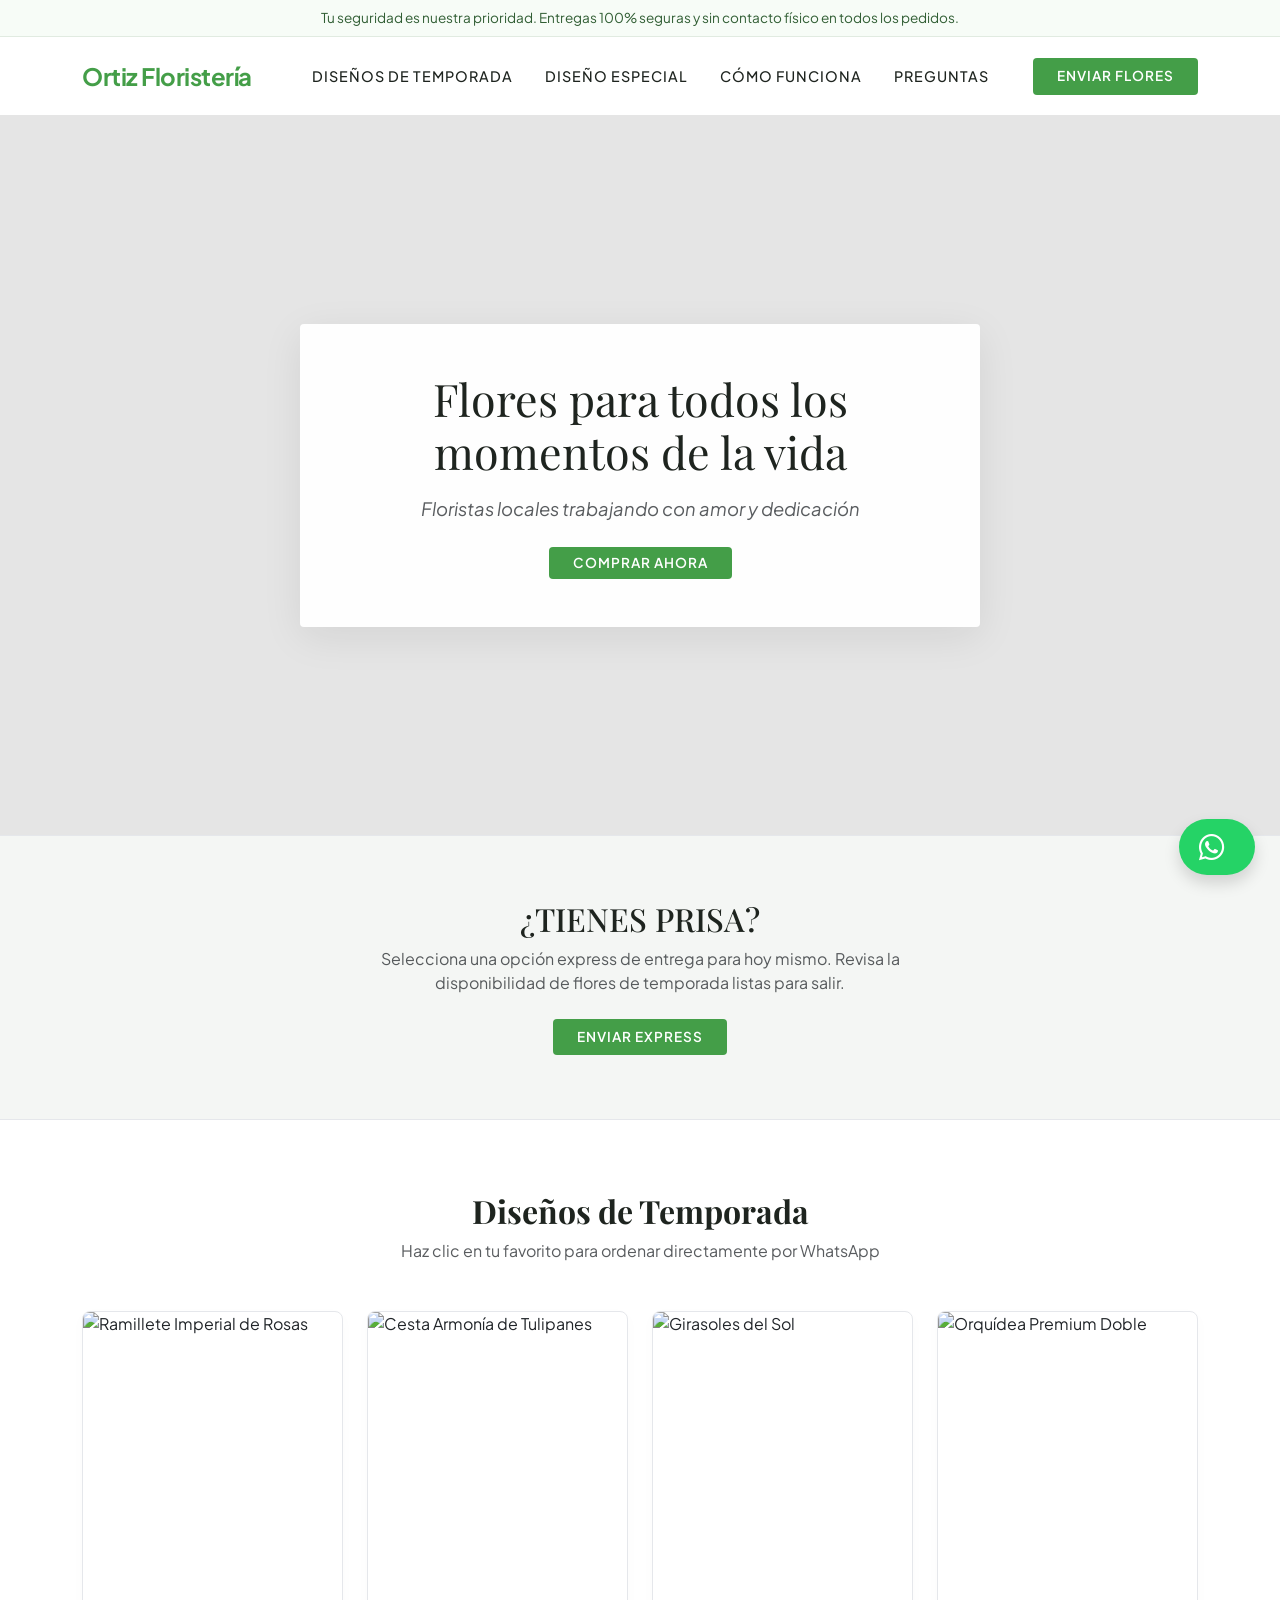
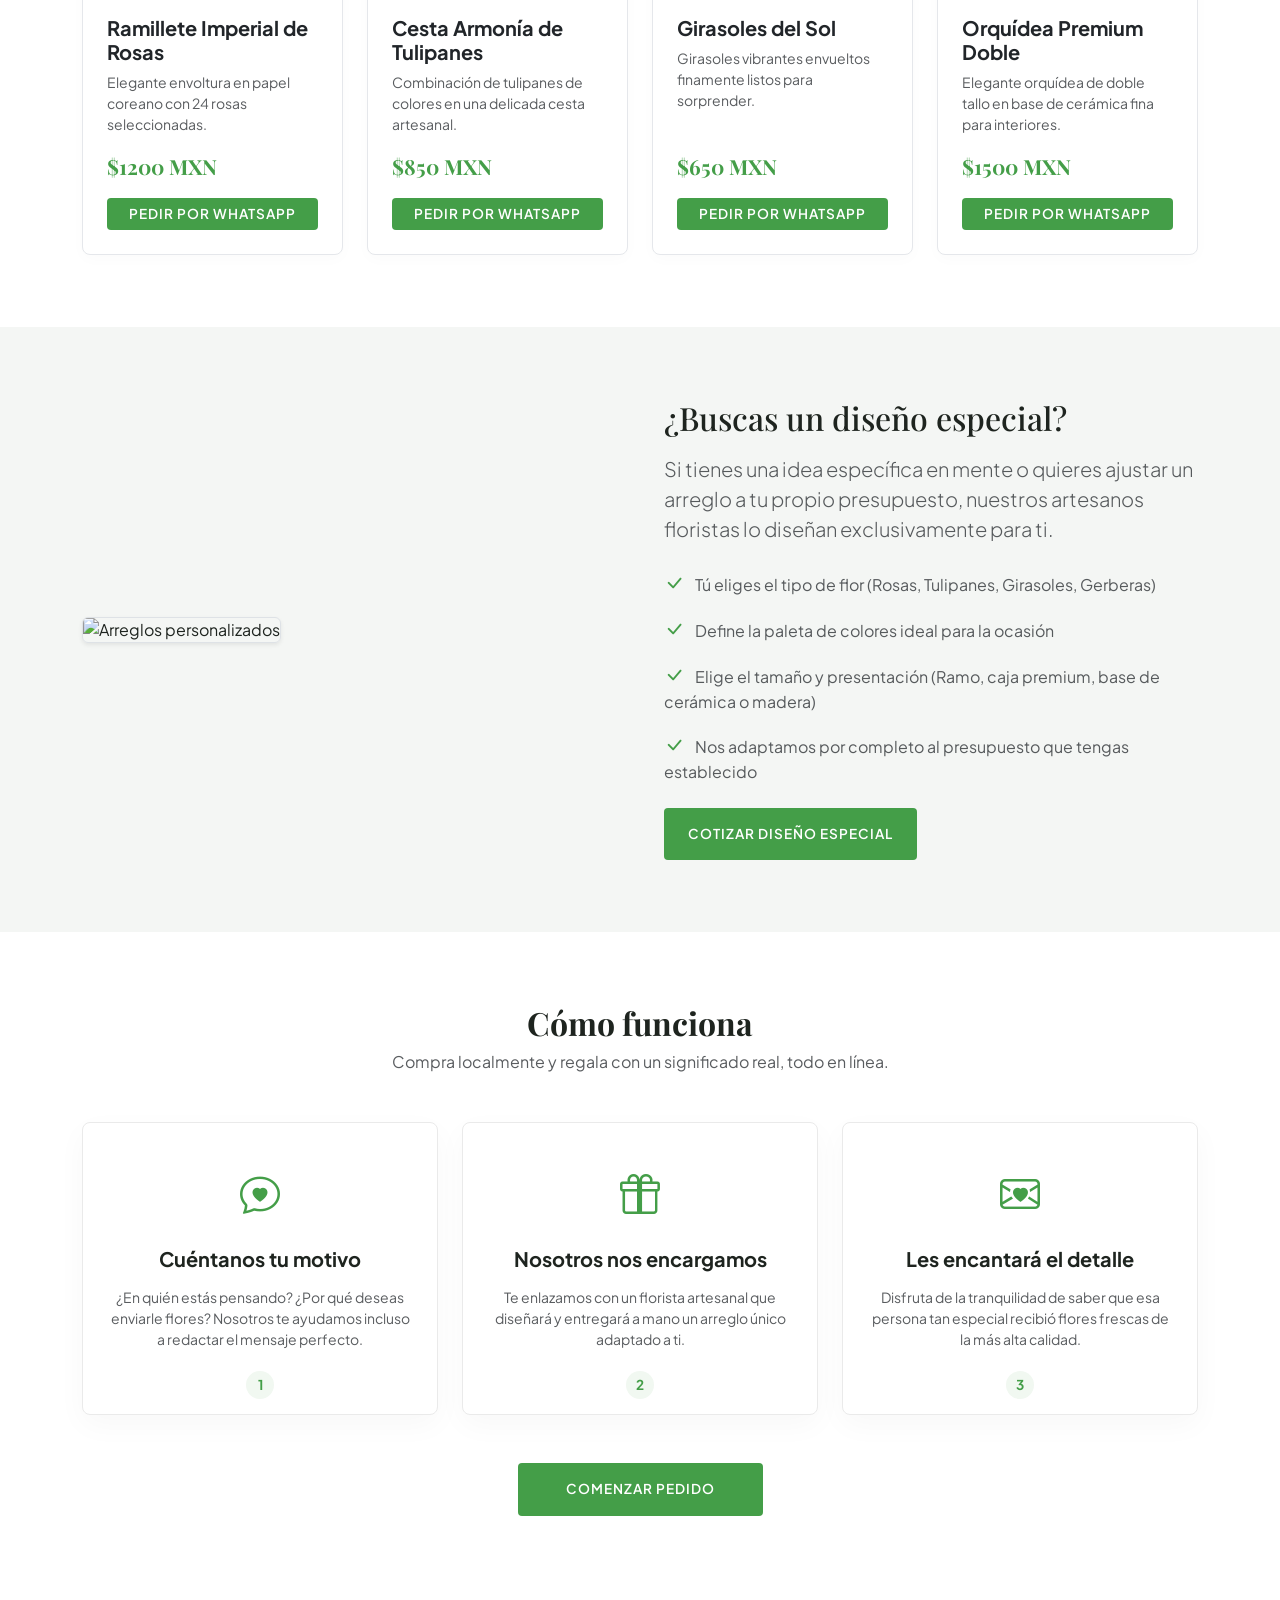
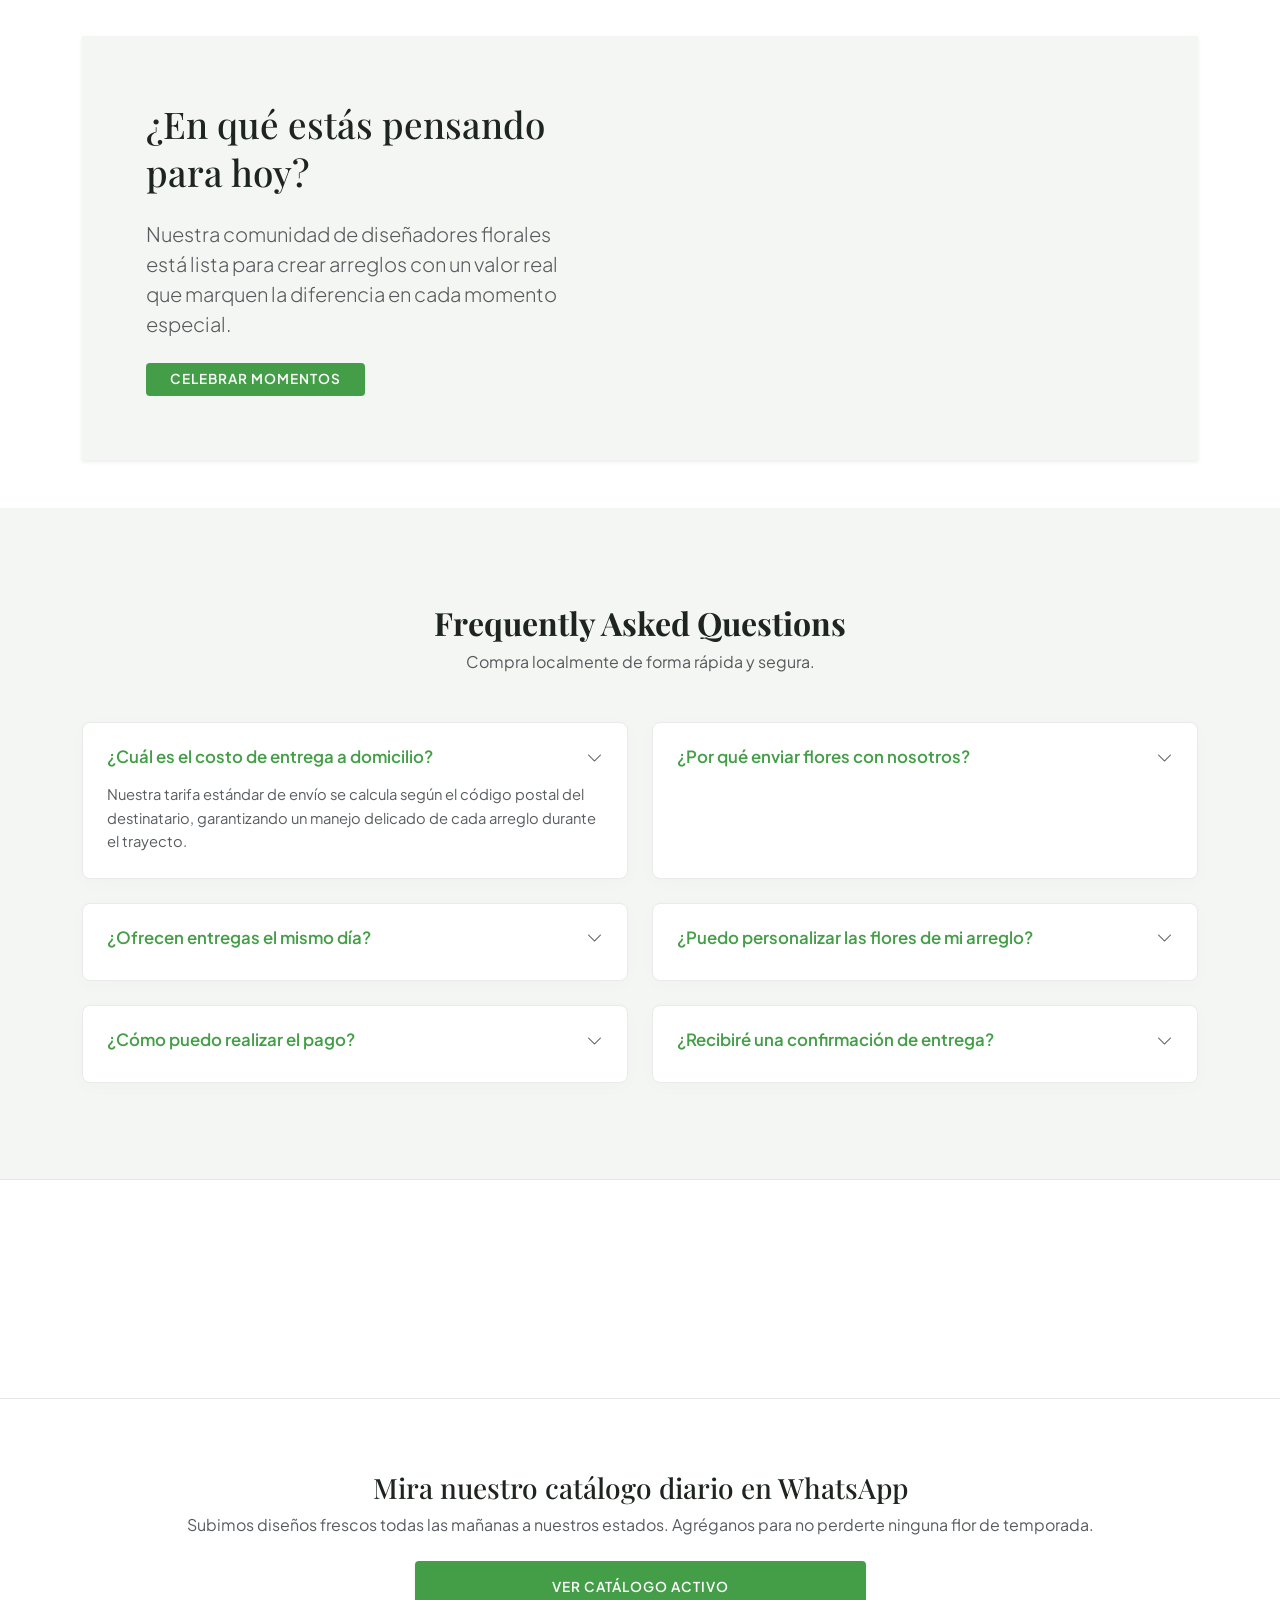
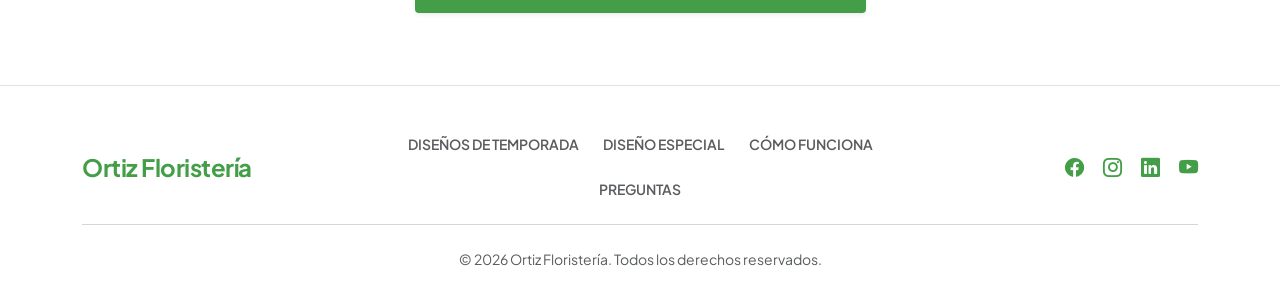
==== index.html @ b4cfb971 "Creacion del proyecto" ====
<!DOCTYPE html>
<html lang="es">
<head>
  <meta charset="UTF-8">
  <meta name="viewport" content="width=device-width, initial-scale=1.0">
  <title>Ortiz Floristería | Flores para momentos de la vida</title>
  <!-- Bootstrap 5 CSS -->
  <link href="https://cdn.jsdelivr.net/npm/bootstrap@5.3.0/dist/css/bootstrap.min.css" rel="stylesheet">
  <!-- Bootstrap Icons -->
  <link href="https://cdn.jsdelivr.net/npm/bootstrap-icons@1.10.5/font/bootstrap-icons.css" rel="stylesheet">
  <!-- Google Fonts: Playfair Display & Plus Jakarta Sans -->
  <link href="https://fonts.googleapis.com/css2?family=Playfair+Display:ital,wght@0,400;0,600;1,400&family=Plus+Jakarta+Sans:wght@300;400;500;600;700&display=swap" rel="stylesheet">
  <link rel="stylesheet" href="styles.css">
</head>
<body>

  <!-- ==================== WIDGET FLOTANTE DE WHATSAPP ==================== -->
  <div class="whatsapp-widget-container" id="wa-widget">
    <!-- Globo emergente interactivo -->
    <div class="wa-popup shadow" id="wa-popup">
      <div class="wa-popup-header d-flex justify-content-between align-items-center">
        <div class="d-flex align-items-center gap-2">
          <div class="wa-avatar">O</div>
          <div>
            <h6 class="m-0 fw-bold">Ortiz Floristería</h6>
            <span class="wa-status">Normalmente responde de inmediato</span>
          </div>
        </div>
        <button class="btn-close btn-close-white btn-sm" id="close-popup" aria-label="Cerrar"></button>
      </div>
      <div class="wa-popup-body">
        <div class="wa-bubble received">
          <p class="m-0">¡Hola! 👋 ¿Buscas un diseño especial o flores de temporada para hoy?</p>
        </div>
      </div>
      <div class="wa-popup-footer p-3 bg-white">
        <a href="#" class="btn btn-success w-100 fw-bold d-flex align-items-center justify-content-center gap-2 py-2" id="wa-widget-btn" target="_blank">
          <i class="bi bi-whatsapp"></i> Iniciar Chat
        </a>
      </div>
    </div>

    <!-- Botón Principal Redondo / Deslizable -->
    <button class="whatsapp-btn shadow" id="wa-main-trigger" aria-label="Contacto de WhatsApp">
      <i class="bi bi-whatsapp"></i>
      <span class="btn-text">Escríbenos</span>
    </button>
  </div>
  <!-- ===================================================================== -->

  <!-- Barra de Aviso Superior -->
  <div class="top-bar-alert text-center py-2 px-3 small" id="top-alert">
    Cargando aviso...
  </div>

  <!-- Navbar -->
  <nav class="navbar navbar-expand-lg sticky-top bg-white py-3">
    <div class="container">
      <a class="navbar-brand fw-bold text-brand" href="#" id="brand-logo">Cargando...</a>
      <button class="navbar-toggler border-0" type="button" data-bs-toggle="collapse" data-bs-target="#mainNav">
        <span class="navbar-toggler-icon"></span>
      </button>
      <div class="collapse navbar-collapse" id="mainNav">
        <ul class="navbar-nav mx-auto mb-2 mb-lg-0" id="navbar-links">
          <!-- Dinámico -->
        </ul>
        <a href="#" class="btn btn-brand btn-sm text-uppercase fw-semibold px-4 py-2" id="nav-cta">Cargando...</a>
      </div>
    </div>
  </nav>

  <!-- Hero Section -->
  <header class="hero-section text-center d-flex align-items-center" id="hero-bg">
    <div class="container py-5">
      <div class="hero-card mx-auto p-4 p-md-5">
        <h1 class="hero-title mb-3" id="hero-title">Cargando...</h1>
        <p class="hero-subtitle mb-4 text-muted" id="hero-subtitle">Cargando...</p>
        <a href="#" class="btn btn-brand text-uppercase fw-semibold px-4 py-2.5" id="hero-cta">Cargando...</a>
      </div>
    </div>
  </header>

  <!-- In a Hurry Section -->
  <section class="in-a-hurry-section py-5 text-center">
    <div class="container py-3">
      <h2 class="section-title text-uppercase mb-2" id="hurry-title">Cargando...</h2>
      <p class="text-muted max-w-600 mx-auto mb-4" id="hurry-text">Cargando...</p>
      <a href="#" class="btn btn-brand text-uppercase fw-semibold px-4 py-2" id="hurry-cta">Cargando...</a>
    </div>
  </section>

  <!-- Catálogo de Productos -->
  <section id="productos" class="py-5 bg-white">
    <div class="container py-4">
      <div class="text-center mb-5">
        <h2 class="section-title fw-bold">Diseños de Temporada</h2>
        <p class="text-muted mt-2">Haz clic en tu favorito para ordenar directamente por WhatsApp</p>
      </div>
      <div class="row g-4 justify-content-center" id="products-container">
        <!-- Renderizado dinámico de productos -->
      </div>
    </div>
  </section>

  <!-- Diseño Especial / Personalizado -->
  <section id="diseno-especial" class="py-5 bg-light-gray">
    <div class="container py-4">
      <div class="row align-items-center g-5">
        <div class="col-lg-6">
          <img src="https://images.unsplash.com/photo-1526047932273-341f2a7631f9?auto=format&fit=crop&w=800&q=80" alt="Arreglos personalizados" class="img-fluid rounded shadow-sm border">
        </div>
        <div class="col-lg-6">
          <h2 class="section-title mb-3" id="custom-title">Cargando...</h2>
          <p class="text-muted mb-4 lead" id="custom-subtitle"></p>
          <ul class="list-unstyled mb-4" id="custom-options-list">
            <!-- Dinámico -->
          </ul>
          <a href="#" id="custom-cta" class="btn btn-brand text-uppercase fw-semibold px-4 py-3" target="_blank">Cargando...</a>
        </div>
      </div>
    </div>
  </section>

  <!-- How It Works Section -->
  <section id="como-funciona" class="py-5 bg-white position-relative overflow-hidden">
    <div class="leaf-decor left"></div>
    <div class="container py-4 position-relative z-1">
      <div class="text-center mb-5">
        <h2 class="section-title fw-bold" id="how-title">Cargando...</h2>
        <p class="text-muted mt-2" id="how-subtitle">Cargando...</p>
      </div>
      <div class="row g-4 justify-content-center mb-5" id="steps-container">
        <!-- Tarjetas dinámicas -->
      </div>
      <div class="text-center">
        <a href="#" class="btn btn-brand text-uppercase fw-semibold px-5 py-3" id="how-cta">Cargando...</a>
      </div>
    </div>
  </section>

  <!-- Middle CTA Split Section -->
  <section id="ideas" class="py-5 bg-white">
    <div class="container">
      <div class="row align-items-center g-0 border-rounded shadow-sm overflow-hidden bg-light-gray">
        <div class="col-md-6 p-4 p-md-5">
          <div class="p-md-3">
            <h2 class="split-title mb-4" id="mid-title">Cargando...</h2>
            <p class="text-muted mb-4 lead" id="mid-text">Cargando...</p>
            <a href="#" class="btn btn-brand text-uppercase fw-semibold px-4 py-2.5" id="mid-cta-btn">Cargando...</a>
          </div>
        </div>
        <div class="col-md-6">
          <div class="split-image-container" id="mid-img"></div>
        </div>
      </div>
    </div>
  </section>

  <!-- FAQ Section -->
  <section id="faq" class="py-5 bg-light-gray">
    <div class="container py-5">
      <div class="text-center mb-5">
        <h2 class="section-title fw-bold">Frequently Asked Questions</h2>
        <p class="text-muted">Compra localmente de forma rápida y segura.</p>
      </div>
      <div class="row g-4" id="faq-container">
        <!-- FAQs dinámicas -->
      </div>
    </div>
  </section>

  <!-- Visual Break Section -->
  <div class="visual-break-flowers"></div>

  <!-- SECCIÓN REEMPLAZADA: Llamada directa a Contacto de WhatsApp (Sin Correo) -->
  <section class="py-5 bg-white text-center" id="canal-whatsapp-sec">
    <div class="container py-4">
      <h3 class="section-title mb-2" id="promo-title">Cargando...</h3>
      <p class="text-muted mb-4" id="promo-subtitle">Cargando...</p>
      <div class="row justify-content-center">
        <div class="col-md-6 col-lg-5">
          <a href="#" class="btn btn-brand text-uppercase fw-semibold px-5 py-3 w-100 shadow-sm" id="promo-cta">
            Cargando...
          </a>
        </div>
      </div>
    </div>
  </section>

  <!-- Footer -->
  <footer class="bg-white pt-5 pb-4 border-top">
    <div class="container">
      <div class="row g-4 align-items-center justify-content-between">
        <div class="col-md-3 text-center text-md-start">
          <span class="footer-logo fw-bold text-brand" id="footer-logo">Cargando...</span>
        </div>
        <div class="col-md-6 text-center">
          <div class="footer-nav d-flex flex-wrap justify-content-center gap-4" id="footer-links">
            <!-- Dinámico -->
          </div>
        </div>
        <div class="col-md-3 text-center text-md-end">
          <div class="social-icons" id="footer-socials">
            <!-- Dinámico -->
          </div>
        </div>
      </div>
      <hr class="my-4 text-muted opacity-25">
      <div class="text-center text-muted small">
        &copy; <span id="year"></span> <span id="copyright-name"></span>. Todos los derechos reservados.
      </div>
    </div>
  </footer>

  <!-- Scripts -->
  <script src="constants.js"></script>
  <script src="app.js"></script>
  <!-- Bootstrap 5 JS Bundle -->
  <script src="https://cdn.jsdelivr.net/npm/bootstrap@5.3.0/dist/js/bootstrap.bundle.min.js"></script>
</body>
</html>
---- styles.css ----
/* Paleta de Colores de los Screenshots */
:root {
  --brand-green: #449e48;       /* El verde representativo exacto */
  --brand-green-hover: #357c38; /* Verde para hovers */
  --dark-charcoal: #1e241f;     /* Tono casi negro para textos legibles */
  --light-bg-gray: #f4f6f4;     /* Fondo de secciones rápido/FAQ */
  --border-light: #e5e7eb;
  --white: #ffffff;
}

body {
  font-family: 'Plus Jakarta Sans', sans-serif;
  color: var(--dark-charcoal);
  background-color: var(--white);
  overflow-x: hidden;
}

/* Tipografías */
h1, h2, h3, .split-title, .hero-title {
  font-family: 'Playfair Display', serif;
  color: var(--dark-charcoal);
}

.text-brand {
  color: var(--brand-green) !important;
}

.bg-light-gray {
  background-color: var(--light-bg-gray) !important;
}

.max-w-600 { max-width: 600px; }

/* Barra Superior */
.top-bar-alert {
  background-color: #f7fcf7;
  color: #315e34;
  font-size: 0.85rem;
  border-bottom: 1px solid #e1ebe1;
}

/* Botón Verde General */
.btn-brand {
  background-color: var(--brand-green);
  color: var(--white) !important;
  border: none;
  border-radius: 4px;
  font-size: 0.85rem;
  letter-spacing: 1px;
  transition: all 0.3s ease;
}

.btn-brand:hover {
  background-color: var(--brand-green-hover);
  transform: translateY(-1px);
}

/* Navbar */
.navbar-brand, .footer-logo {
  font-size: 1.5rem;
  letter-spacing: -0.5px;
}

.nav-link {
  color: var(--dark-charcoal) !important;
  font-weight: 500;
  font-size: 0.9rem;
  text-transform: uppercase;
  letter-spacing: 1px;
}

.nav-link:hover {
  color: var(--brand-green) !important;
}

/* Hero Section */
.hero-section {
  background-size: cover;
  background-position: center;
  min-height: 80vh;
}

.hero-card {
  background-color: rgba(255, 255, 255, 0.95);
  max-width: 680px;
  border-radius: 4px;
  box-shadow: 0 10px 40px rgba(0, 0, 0, 0.08);
}

.hero-title {
  font-size: 2.8rem;
  font-weight: 400;
  line-height: 1.2;
}

.hero-subtitle {
  font-size: 1.15rem;
  font-style: italic;
}

/* In a Hurry Section */
.in-a-hurry-section {
  background-color: var(--light-bg-gray);
  border-top: 1px solid var(--border-light);
  border-bottom: 1px solid var(--border-light);
}

/* Tarjetas de Producto Modernas */
.product-card {
  border: 1px solid var(--border-light);
  border-radius: 8px;
  background-color: var(--white);
  box-shadow: 0 4px 15px rgba(0,0,0,0.02);
  transition: transform 0.3s ease;
  overflow: hidden;
}

.product-card:hover {
  transform: translateY(-4px);
  box-shadow: 0 10px 25px rgba(0,0,0,0.06);
}

.product-card img {
  height: 280px;
  object-fit: cover;
}

.product-price {
  font-family: 'Playfair Display', serif;
  font-size: 1.3rem;
  font-weight: bold;
}

/* How It Works - Cards */
.how-card {
  background-color: var(--white);
  border: 1px solid #eaeaea;
  border-radius: 8px;
  padding: 2.5rem 1.5rem;
  box-shadow: 0 10px 30px rgba(0, 0, 0, 0.03);
  position: relative;
  height: 100%;
}

.how-card .card-number {
  position: absolute;
  bottom: 15px;
  left: 50%;
  transform: translateX(-50%);
  background-color: #f1f8f1;
  color: var(--brand-green);
  font-weight: 700;
  border-radius: 50%;
  width: 28px;
  height: 28px;
  display: flex;
  align-items: center;
  justify-content: center;
  font-size: 0.85rem;
}

.how-card i {
  font-size: 2.5rem;
  color: var(--brand-green);
}

/* Hojas decorativas flotantes */
.leaf-decor {
  position: absolute;
  width: 250px;
  height: 250px;
  background-size: contain;
  background-repeat: no-repeat;
  opacity: 0.15;
  pointer-events: none;
}

.leaf-decor.left {
  background-image: url('https://images.unsplash.com/photo-1502082553048-f009c37129b9?auto=format&fit=crop&w=400&q=80');
  left: -50px;
  top: 15%;
}

/* Split Section */
.split-image-container {
  min-height: 400px;
  background-size: cover;
  background-position: center;
}

.split-title {
  font-size: 2.3rem;
  line-height: 1.3;
}

/* FAQ Accordion */
.faq-item-card {
  background-color: var(--white);
  border: 1px solid #eaeaea;
  border-radius: 8px;
  padding: 1.5rem;
  box-shadow: 0 4px 20px rgba(0,0,0,0.02);
  height: 100%;
}

.faq-question {
  cursor: pointer;
  font-size: 1.05rem;
  font-weight: 600;
}

.faq-answer {
  font-size: 0.92rem;
  line-height: 1.6;
}

/* Visual Break (Fila de dalias rosas al final) */
.visual-break-flowers {
  height: 220px;
  background: url('https://images.unsplash.com/photo-1526047932273-341f2a7631f9?auto=format&fit=crop&w=1200&q=80') no-repeat center center;
  background-size: cover;
  border-top: 1px solid var(--border-light);
  border-bottom: 1px solid var(--border-light);
}

/* Footer Icons */
.social-icons a {
  color: var(--brand-green);
  font-size: 1.2rem;
  transition: opacity 0.2s;
}

.social-icons a:hover {
  opacity: 0.7;
}


/* ==================== DISEÑO WIDGET DE WHATSAPP ==================== */
.whatsapp-widget-container {
  position: fixed;
  bottom: 25px;
  right: 25px;
  z-index: 1050;
  display: flex;
  flex-direction: column;
  align-items: flex-end;
  font-family: 'Plus Jakarta Sans', sans-serif;
}

/* Botón principal de activación */
.whatsapp-btn {
  background-color: #25d366;
  color: var(--white);
  border: none;
  height: 56px;
  padding: 0 20px;
  border-radius: 28px;
  display: flex;
  align-items: center;
  gap: 10px;
  cursor: pointer;
  transition: all 0.4s cubic-bezier(0.175, 0.885, 0.32, 1.275);
  font-weight: 600;
  box-shadow: 0 6px 20px rgba(37, 211, 102, 0.3);
}

.whatsapp-btn i {
  font-size: 1.6rem;
}

/* Estilo por defecto escritorio: texto contraído, se expande con transición en hover */
.whatsapp-btn .btn-text {
  max-width: 0;
  overflow: hidden;
  white-space: nowrap;
  transition: max-width 0.4s ease-in-out, opacity 0.3s ease;
  opacity: 0;
}

.whatsapp-btn:hover {
  background-color: #20ba5a;
  transform: translateY(-3px);
  padding: 0 24px;
}

/* Efecto hover: desliza el texto "Escríbenos" de manera sumamente agradable */
.whatsapp-widget-container:hover .whatsapp-btn .btn-text {
  max-width: 100px;
  opacity: 1;
}

/* Ventana emergente (Estilo SleekFlow de tu captura de pantalla) */
.wa-popup {
  width: 340px;
  background-color: #f1f3f4;
  border-radius: 12px;
  overflow: hidden;
  margin-bottom: 15px;
  transform: scale(0.9) translateY(20px);
  opacity: 0;
  visibility: hidden;
  transition: all 0.3s cubic-bezier(0.165, 0.84, 0.44, 1);
  box-shadow: 0 10px 30px rgba(0,0,0,0.15) !important;
}

.wa-popup.show {
  transform: scale(1) translateY(0);
  opacity: 1;
  visibility: visible;
}

.wa-popup-header {
  background-color: #005e54; /* Verde oscuro oficial */
  color: var(--white);
  padding: 15px;
}

.wa-avatar {
  width: 36px;
  height: 36px;
  background-color: #128c7e;
  border-radius: 50%;
  display: flex;
  align-items: center;
  justify-content: center;
  font-weight: bold;
  font-size: 0.95rem;
}

.wa-status {
  font-size: 0.72rem;
  opacity: 0.85;
  display: block;
}

.wa-popup-body {
  padding: 20px;
  background-image: url('https://user-images.githubusercontent.com/15075759/28719144-86dc0f70-73b1-11e7-911d-60d70fcded21.png'); /* Fondo patrón de WhatsApp */
  background-size: contain;
  max-height: 200px;
  overflow-y: auto;
}

.wa-bubble {
  background-color: var(--white);
  border-radius: 8px;
  padding: 10px 14px;
  font-size: 0.88rem;
  max-width: 90%;
  box-shadow: 0 1px 2px rgba(0,0,0,0.1);
}

/* ==================== OPTIMIZACIONES PARA MÓVIL (MUY IMPORTANTE) ==================== */
@media (max-width: 768px) {
  .whatsapp-widget-container {
    bottom: 15px;
    right: 15px;
  }
  
  /* En móvil el botón es 100% redondo para que no moleste en la lectura del contenido */
  .whatsapp-btn {
    width: 56px;
    height: 56px;
    padding: 0;
    justify-content: center;
    border-radius: 50%;
    /* Animación de pulso continuo súper sutil en móviles */
    animation: mobilePulse 2s infinite;
  }

  /* Ocultamos texto en móvil para no desbordar */
  .whatsapp-btn .btn-text {
    display: none !important;
  }

  .whatsapp-widget-container:hover .whatsapp-btn .btn-text {
    max-width: 0 !important;
    opacity: 0 !important;
  }

  /* Ajustamos popup para pantallas de teléfonos */
  .wa-popup {
    width: 290px;
    margin-bottom: 10px;
  }

  .wa-popup-body {
    padding: 15px;
  }

  .hero-title {
    font-size: 2rem;
  }

  .split-title {
    font-size: 1.8rem;
  }
}

/* Animación de pulso para celular */
@keyframes mobilePulse {
  0% {
    box-shadow: 0 0 0 0 rgba(37, 211, 102, 0.5);
  }
  70% {
    box-shadow: 0 0 0 12px rgba(37, 211, 102, 0);
  }
  100% {
    box-shadow: 0 0 0 0 rgba(37, 211, 102, 0);
  }
}
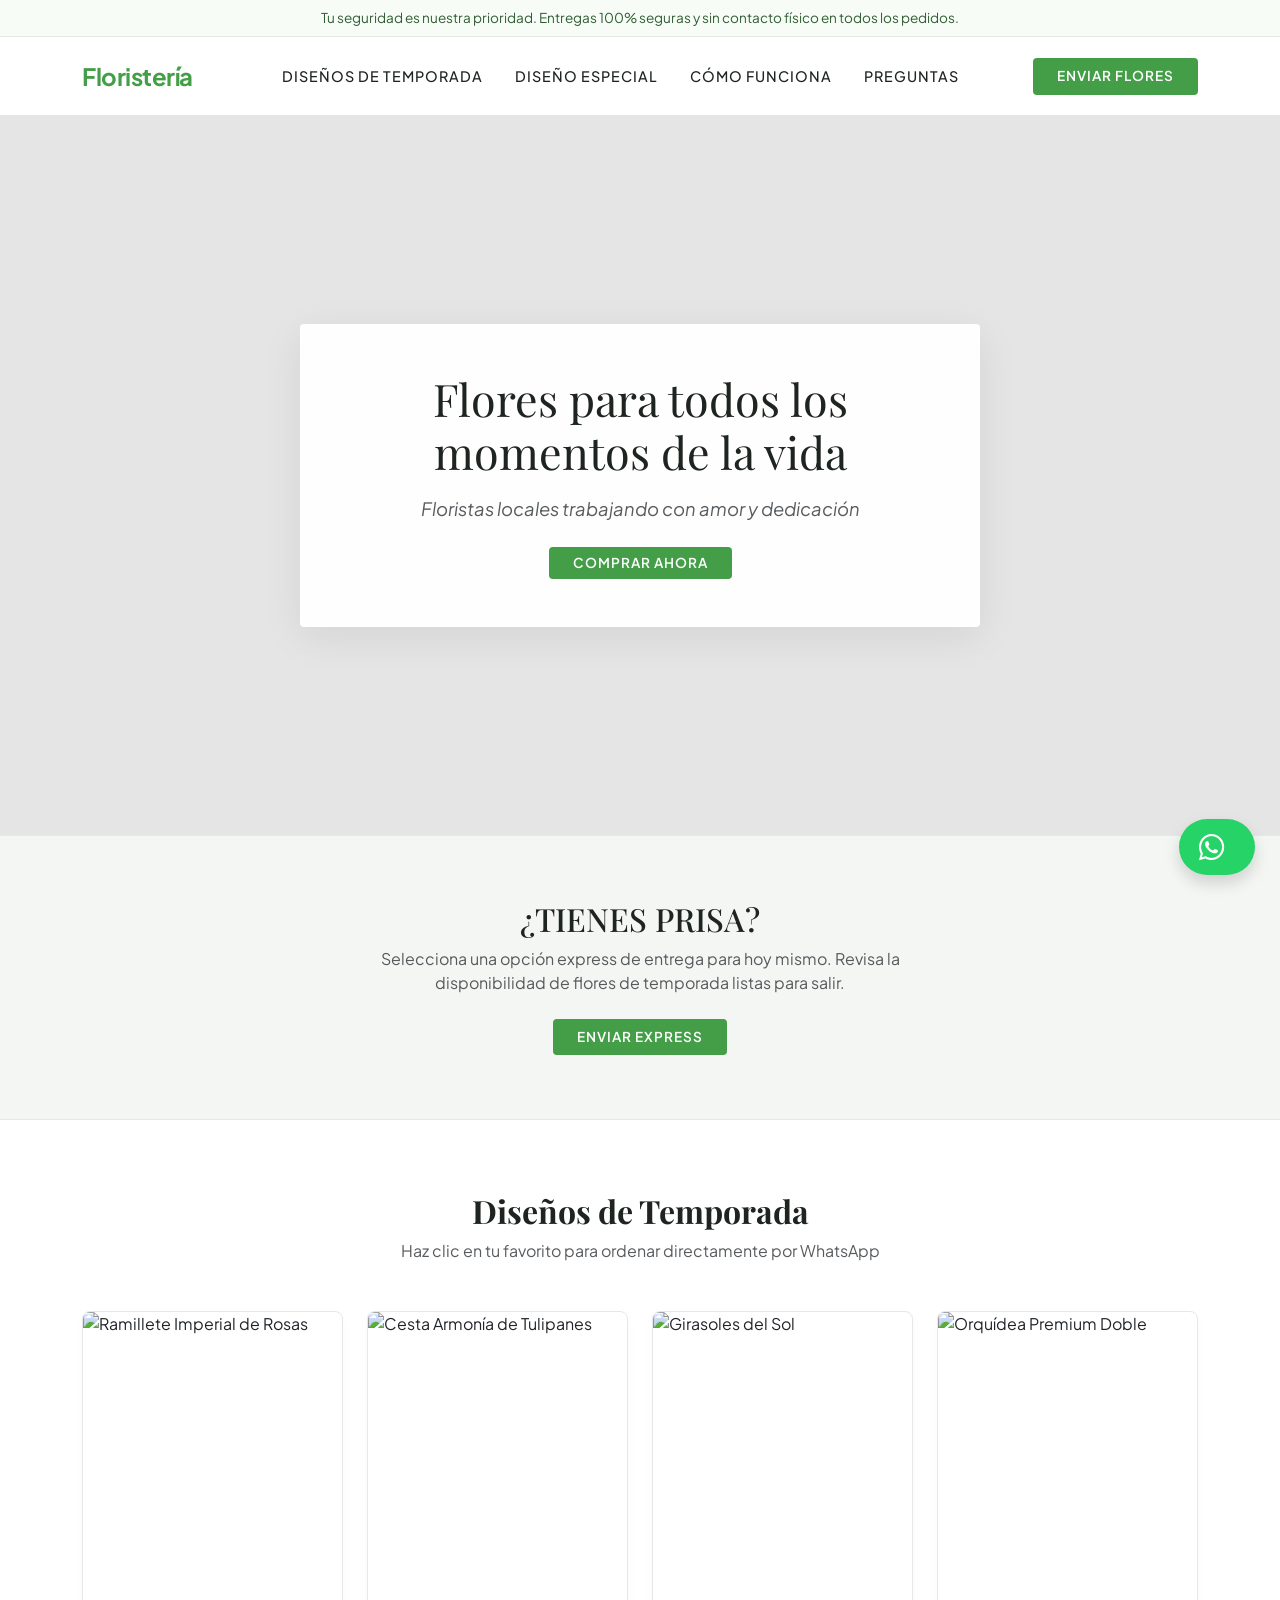
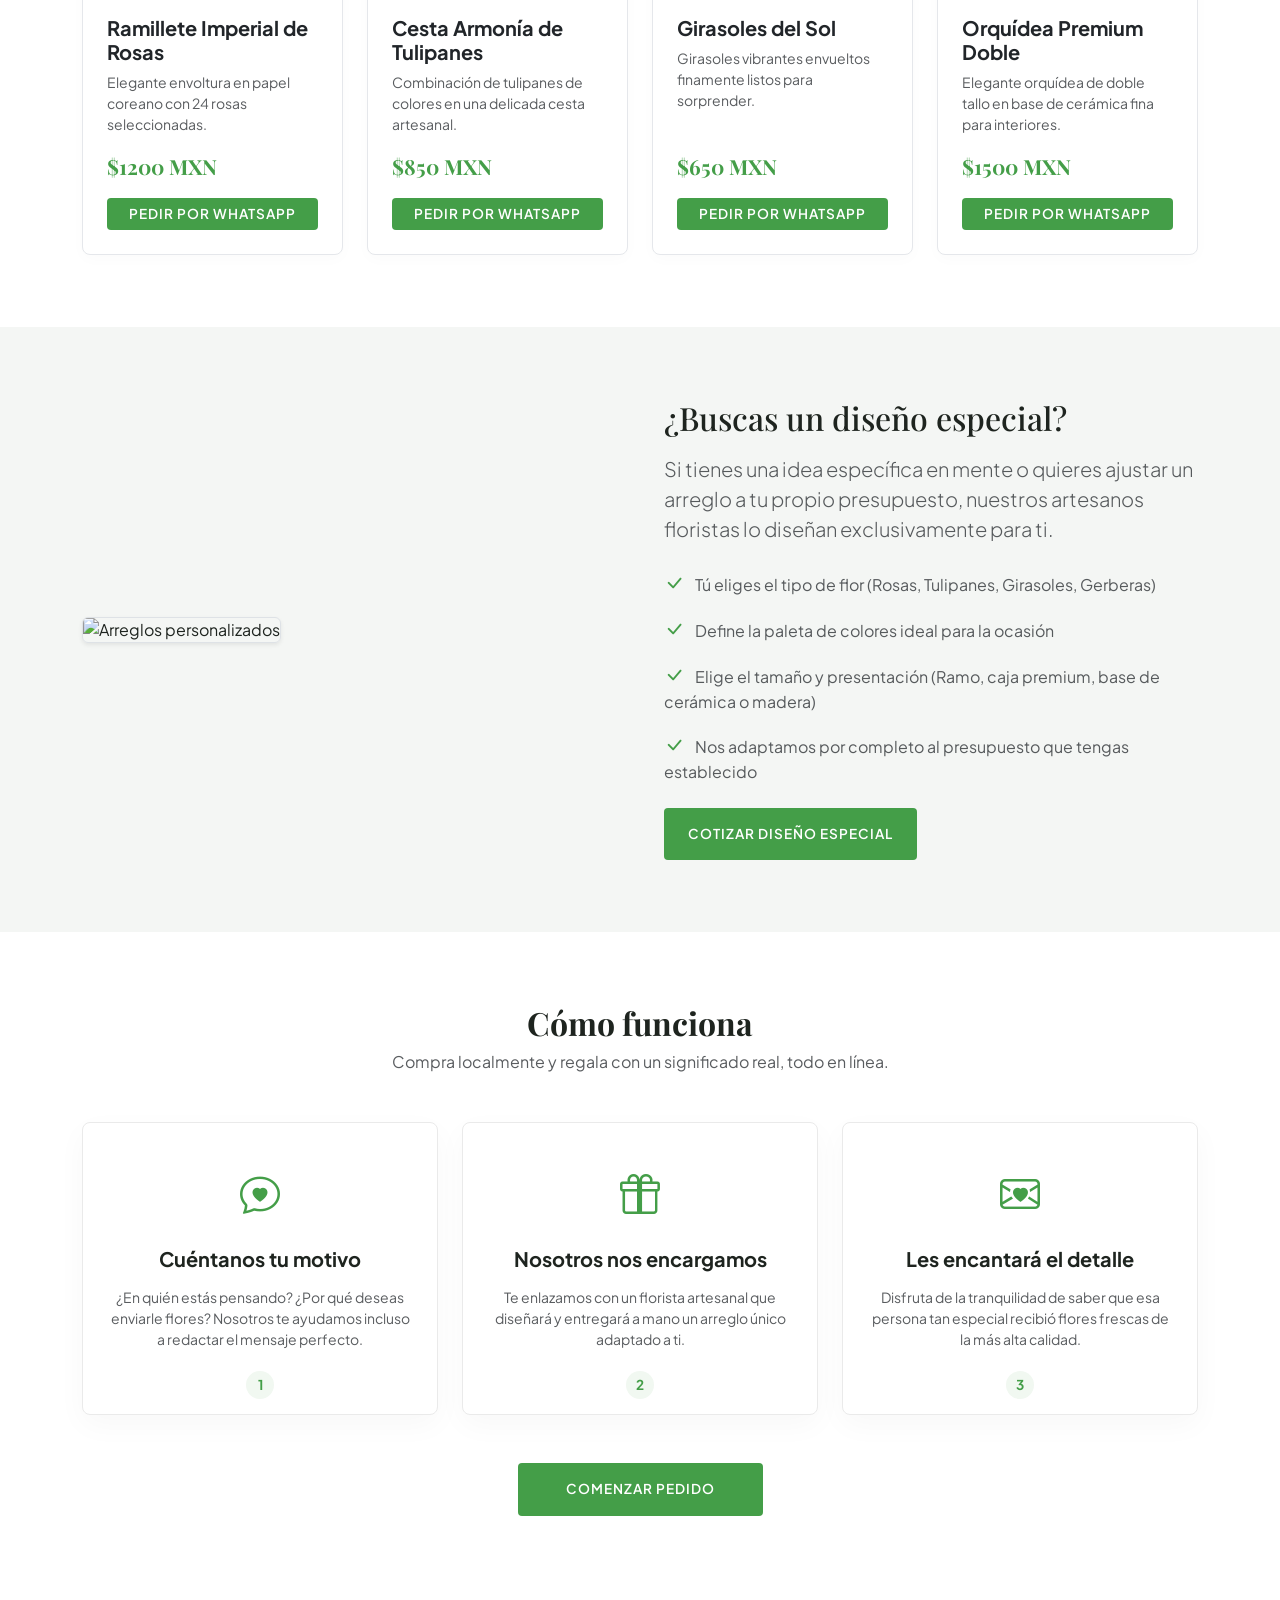
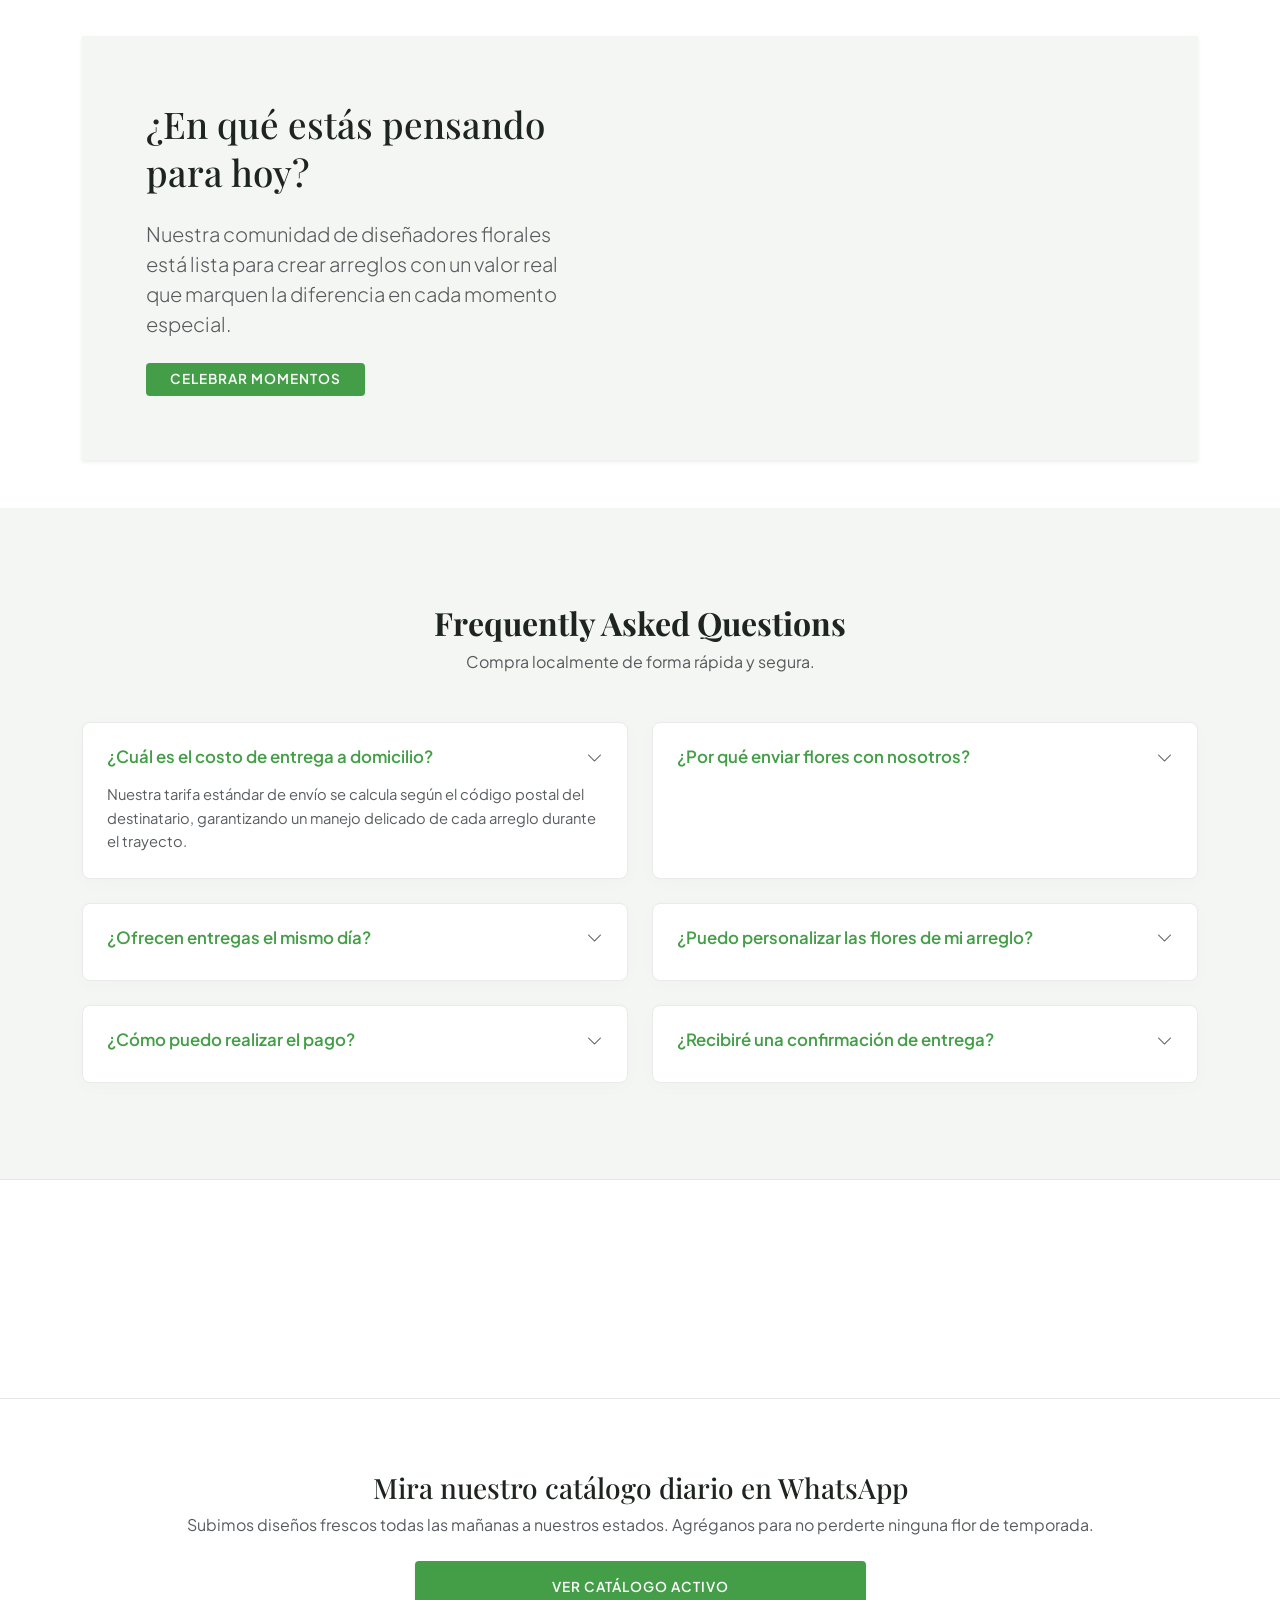
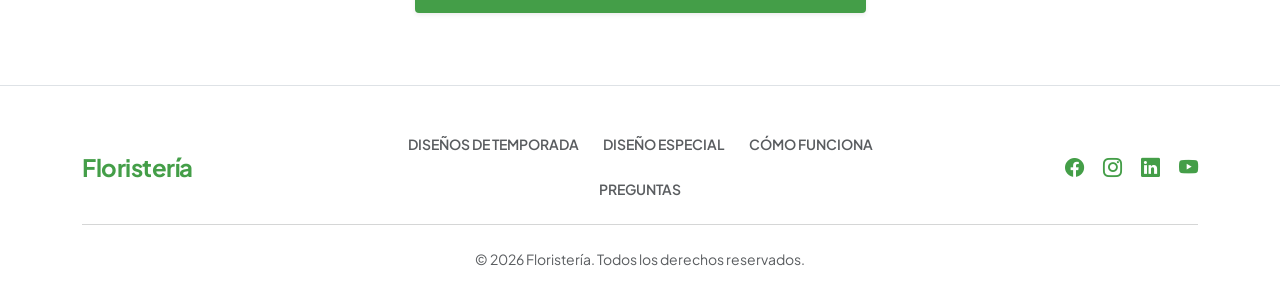
==== commit e0417ee9: "Se modifica el nombre de la pestaña" ====
--- a/index.html
+++ b/index.html
@@ -3,7 +3,7 @@
 <head>
   <meta charset="UTF-8">
   <meta name="viewport" content="width=device-width, initial-scale=1.0">
-  <title>Ortiz Floristería | Flores para momentos de la vida</title>
+  <title>Floristería | Flores para momentos de la vida</title>
   <!-- Bootstrap 5 CSS -->
   <link href="https://cdn.jsdelivr.net/npm/bootstrap@5.3.0/dist/css/bootstrap.min.css" rel="stylesheet">
   <!-- Bootstrap Icons -->
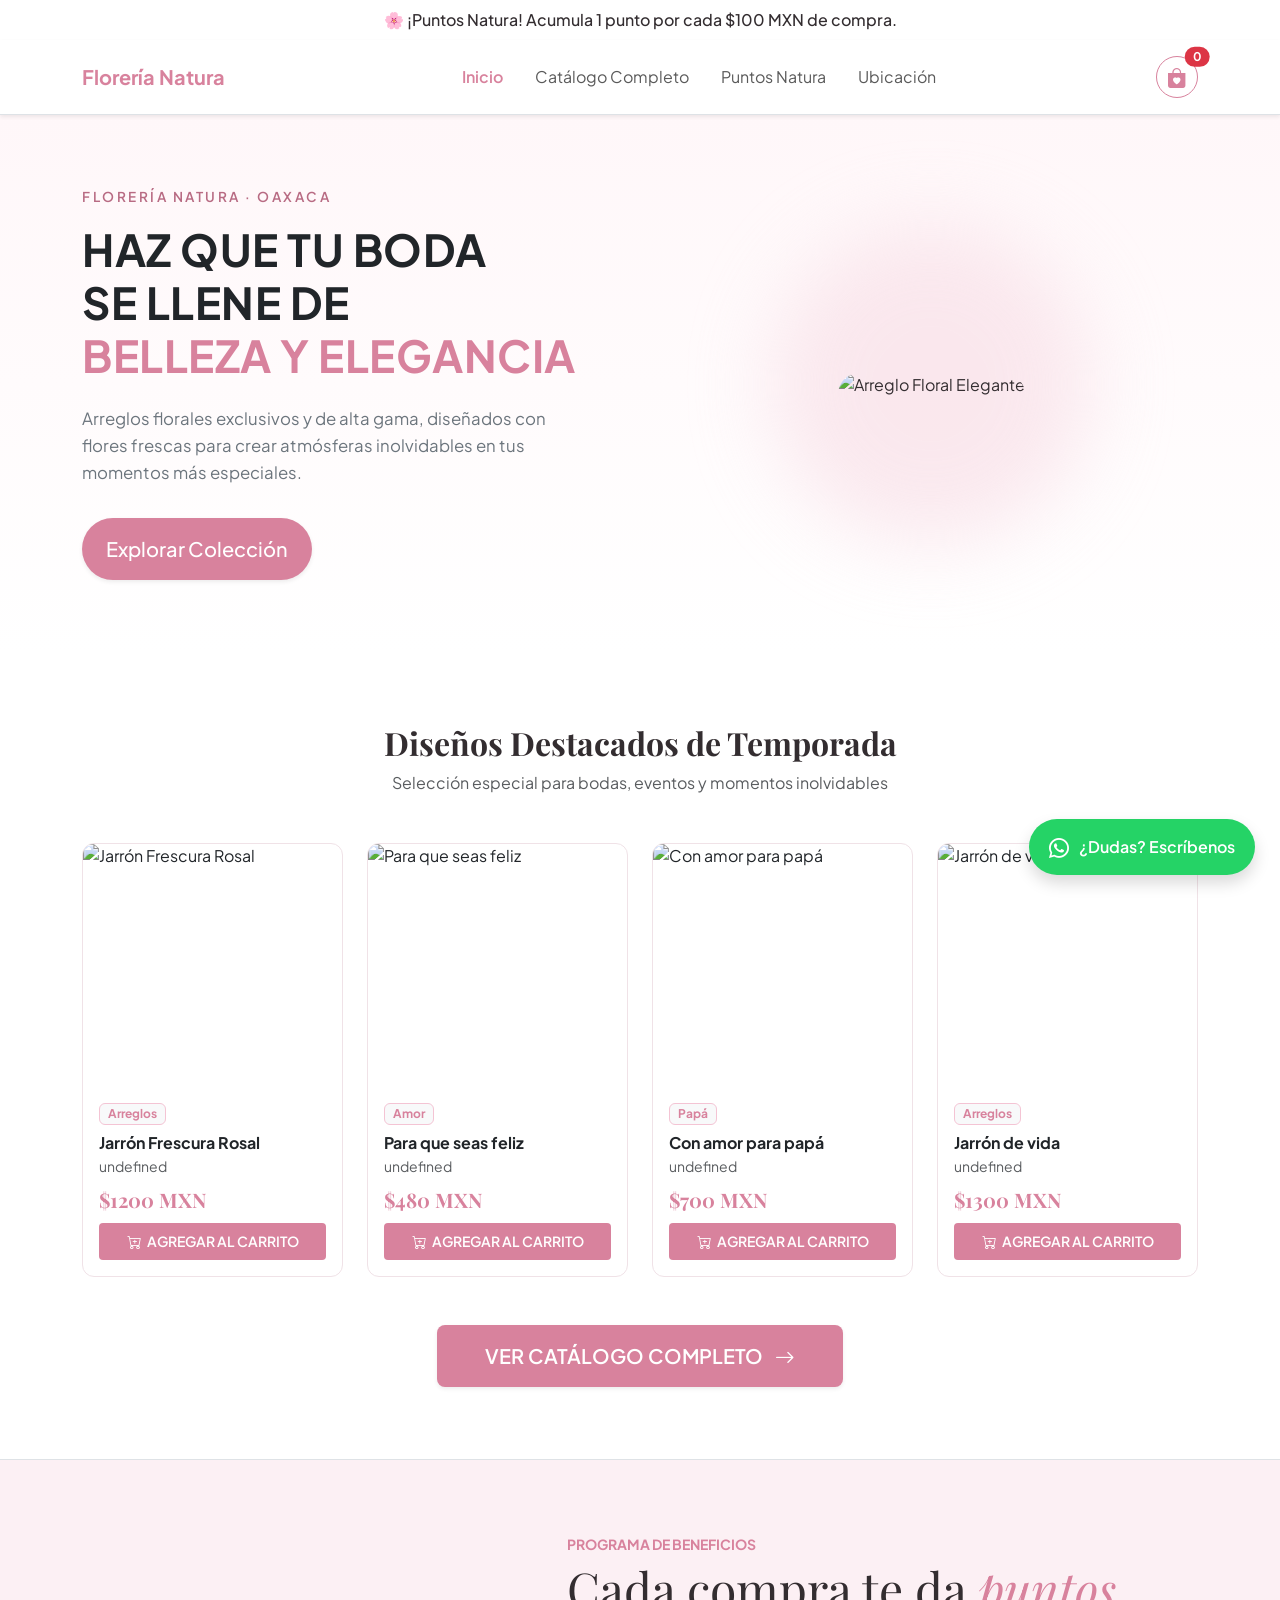
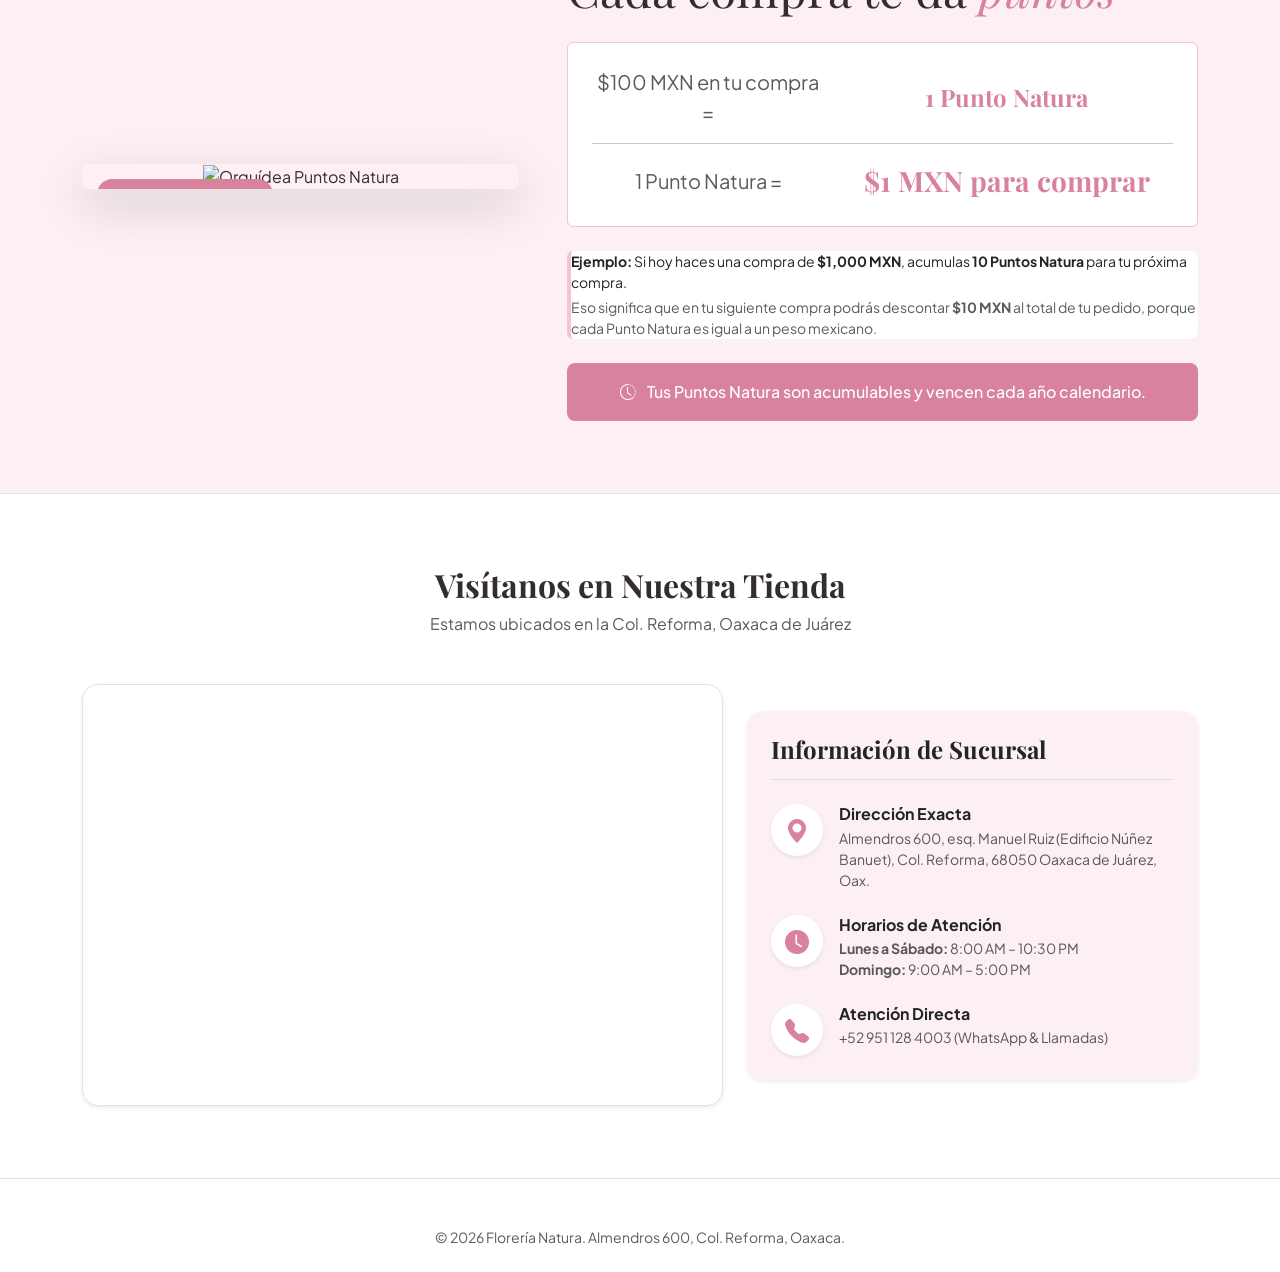
==== commit fdaaa85d: "Se cambia el diseño y se agregan productos" ====
--- a/index.html
+++ b/index.html
@@ -1,221 +1,646 @@
-<!DOCTYPE html>
+<!doctype html>
 <html lang="es">
-<head>
-  <meta charset="UTF-8">
-  <meta name="viewport" content="width=device-width, initial-scale=1.0">
-  <title>Floristería | Flores para momentos de la vida</title>
-  <!-- Bootstrap 5 CSS -->
-  <link href="https://cdn.jsdelivr.net/npm/bootstrap@5.3.0/dist/css/bootstrap.min.css" rel="stylesheet">
-  <!-- Bootstrap Icons -->
-  <link href="https://cdn.jsdelivr.net/npm/bootstrap-icons@1.10.5/font/bootstrap-icons.css" rel="stylesheet">
-  <!-- Google Fonts: Playfair Display & Plus Jakarta Sans -->
-  <link href="https://fonts.googleapis.com/css2?family=Playfair+Display:ital,wght@0,400;0,600;1,400&family=Plus+Jakarta+Sans:wght@300;400;500;600;700&display=swap" rel="stylesheet">
-  <link rel="stylesheet" href="styles.css">
-</head>
-<body>
-
-  <!-- ==================== WIDGET FLOTANTE DE WHATSAPP ==================== -->
-  <div class="whatsapp-widget-container" id="wa-widget">
-    <!-- Globo emergente interactivo -->
-    <div class="wa-popup shadow" id="wa-popup">
-      <div class="wa-popup-header d-flex justify-content-between align-items-center">
-        <div class="d-flex align-items-center gap-2">
-          <div class="wa-avatar">O</div>
-          <div>
-            <h6 class="m-0 fw-bold">Ortiz Floristería</h6>
-            <span class="wa-status">Normalmente responde de inmediato</span>
-          </div>
-        </div>
-        <button class="btn-close btn-close-white btn-sm" id="close-popup" aria-label="Cerrar"></button>
-      </div>
-      <div class="wa-popup-body">
-        <div class="wa-bubble received">
-          <p class="m-0">¡Hola! 👋 ¿Buscas un diseño especial o flores de temporada para hoy?</p>
-        </div>
-      </div>
-      <div class="wa-popup-footer p-3 bg-white">
-        <a href="#" class="btn btn-success w-100 fw-bold d-flex align-items-center justify-content-center gap-2 py-2" id="wa-widget-btn" target="_blank">
-          <i class="bi bi-whatsapp"></i> Iniciar Chat
-        </a>
-      </div>
+  <head>
+    <meta charset="UTF-8" />
+    <meta name="viewport" content="width=device-width, initial-scale=1.0" />
+    <title>Florería Natura | Arreglos Florales en Oaxaca</title>
+    <link
+      href="https://cdn.jsdelivr.net/npm/bootstrap@5.3.0/dist/css/bootstrap.min.css"
+      rel="stylesheet"
+    />
+    <link
+      href="https://cdn.jsdelivr.net/npm/bootstrap-icons@1.10.5/font/bootstrap-icons.css"
+      rel="stylesheet"
+    />
+    <link
+      href="https://fonts.googleapis.com/css2?family=Playfair+Display:ital,wght@0,400;0,600;0,700;1,400;1,600&family=Plus+Jakarta+Sans:wght@300;400;500;600;700&family=Great+Vibes&display=swap"
+      rel="stylesheet"
+    />
+    <link rel="stylesheet" href="styles.css" />
+  </head>
+  <body>
+    <!-- Widget de WhatsApp Flotante -->
+    <div class="whatsapp-widget-container" id="wa-widget">
+      <div class="wa-popup shadow" id="wa-popup">
+        <div
+          class="wa-popup-header d-flex justify-content-between align-items-center"
+        >
+          <div class="d-flex align-items-center gap-2">
+            <div class="wa-avatar">N</div>
+            <div>
+              <h6 class="m-0 fw-bold">Florería Natura</h6>
+              <small class="opacity-75">Responde en pocos minutos</small>
+            </div>
+          </div>
+          <button
+            class="btn-close btn-close-white btn-sm"
+            id="close-popup"
+            aria-label="Cerrar"
+          ></button>
+        </div>
+        <div class="wa-popup-body">
+          <div class="wa-bubble">
+            <p class="m-0">
+              ¡Hola! 🌸 ¿Te gustaría consultar disponibilidad de entregas para
+              hoy en Oaxaca?
+            </p>
+          </div>
+        </div>
+        <div class="wa-popup-footer p-3 bg-white">
+          <a
+            href="#"
+            class="btn btn-brand w-100 fw-bold d-flex align-items-center justify-content-center gap-2 py-2"
+            id="wa-widget-btn"
+            target="_blank"
+          >
+            <i class="bi bi-whatsapp"></i> Chatear por WhatsApp
+          </a>
+        </div>
+      </div>
+
+      <button class="whatsapp-btn shadow" id="wa-main-trigger">
+        <i class="bi bi-whatsapp fs-5"></i>
+        <span class="btn-text">¿Dudas? Escríbenos</span>
+      </button>
     </div>
 
-    <!-- Botón Principal Redondo / Deslizable -->
-    <button class="whatsapp-btn shadow" id="wa-main-trigger" aria-label="Contacto de WhatsApp">
-      <i class="bi bi-whatsapp"></i>
-      <span class="btn-text">Escríbenos</span>
-    </button>
-  </div>
-  <!-- ===================================================================== -->
-
-  <!-- Barra de Aviso Superior -->
-  <div class="top-bar-alert text-center py-2 px-3 small" id="top-alert">
-    Cargando aviso...
-  </div>
-
-  <!-- Navbar -->
-  <nav class="navbar navbar-expand-lg sticky-top bg-white py-3">
-    <div class="container">
-      <a class="navbar-brand fw-bold text-brand" href="#" id="brand-logo">Cargando...</a>
-      <button class="navbar-toggler border-0" type="button" data-bs-toggle="collapse" data-bs-target="#mainNav">
-        <span class="navbar-toggler-icon"></span>
-      </button>
-      <div class="collapse navbar-collapse" id="mainNav">
-        <ul class="navbar-nav mx-auto mb-2 mb-lg-0" id="navbar-links">
-          <!-- Dinámico -->
-        </ul>
-        <a href="#" class="btn btn-brand btn-sm text-uppercase fw-semibold px-4 py-2" id="nav-cta">Cargando...</a>
-      </div>
+    <!-- Top Alert -->
+    <div class="top-bar-alert text-center py-2 px-3 fw-medium">
+      🌸 ¡Puntos Natura! Acumula 1 punto por cada $100 MXN de compra.
     </div>
-  </nav>
-
-  <!-- Hero Section -->
-  <header class="hero-section text-center d-flex align-items-center" id="hero-bg">
-    <div class="container py-5">
-      <div class="hero-card mx-auto p-4 p-md-5">
-        <h1 class="hero-title mb-3" id="hero-title">Cargando...</h1>
-        <p class="hero-subtitle mb-4 text-muted" id="hero-subtitle">Cargando...</p>
-        <a href="#" class="btn btn-brand text-uppercase fw-semibold px-4 py-2.5" id="hero-cta">Cargando...</a>
+
+    <!-- Navbar con Botón de Carrito -->
+    <nav
+      class="navbar navbar-expand-lg sticky-top bg-white py-3 border-bottom shadow-sm"
+    >
+      <div class="container">
+        <a class="navbar-brand fw-bold text-brand" href="index.html"
+          >Florería Natura</a
+        >
+
+        <div class="d-flex align-items-center gap-2 order-lg-last">
+          <!-- BOTÓN CARRITO -->
+          <button
+            class="btn btn-outline-brand position-relative rounded-circle p-2 d-flex align-items-center justify-content-center"
+            style="width: 42px; height: 42px"
+            data-bs-toggle="offcanvas"
+            data-bs-target="#cartOffcanvas"
+          >
+            <i class="bi bi-bag-heart-fill fs-5"></i>
+            <span
+              class="position-absolute top-0 start-100 translate-middle badge rounded-pill bg-danger"
+              id="cart-badge"
+            >
+              0
+            </span>
+          </button>
+
+          <button
+            class="navbar-toggler border-0"
+            type="button"
+            data-bs-toggle="collapse"
+            data-bs-target="#mainNav"
+          >
+            <span class="navbar-toggler-icon"></span>
+          </button>
+        </div>
+
+        <div class="collapse navbar-collapse" id="mainNav">
+          <ul class="navbar-nav mx-auto mb-2 mb-lg-0">
+            <li class="nav-item">
+              <a
+                class="nav-link px-3 active text-brand fw-semibold"
+                href="index.html"
+                >Inicio</a
+              >
+            </li>
+            <li class="nav-item">
+              <a class="nav-link px-3" href="productos.html"
+                >Catálogo Completo</a
+              >
+            </li>
+            <li class="nav-item">
+              <a class="nav-link px-3" href="#puntos-natura">Puntos Natura</a>
+            </li>
+            <li class="nav-item">
+              <a class="nav-link px-3" href="#ubicacion">Ubicación</a>
+            </li>
+          </ul>
+        </div>
+      </div>
+    </nav>
+
+    <!-- HERO SECTION MINIMALISTA & PASTEL -->
+    <header class="hero-clean-section position-relative py-5 overflow-hidden">
+      <div class="container py-lg-4">
+        <div class="row align-items-center g-5">
+          <!-- Lado Izquierdo: Contenido -->
+          <div class="col-lg-6 text-center text-lg-start">
+            <div class="hero-clean-content">
+              <span
+                class="hero-subtitle text-uppercase tracking-widest text-brand-muted fw-semibold d-block mb-2"
+              >
+                Florería Natura · Oaxaca
+              </span>
+
+              <h1 class="hero-title text-uppercase fw-bold text-dark my-3">
+                Haz que tu boda <br class="d-none d-sm-inline" />se llene de
+                <br />
+                <span class="text-brand">Belleza y Elegancia</span>
+              </h1>
+
+              <p class="hero-description text-secondary my-4">
+                Arreglos florales exclusivos y de alta gama, diseñados con
+                flores frescas para crear atmósferas inolvidables en tus
+                momentos más especiales.
+              </p>
+
+              <div
+                class="d-flex flex-wrap gap-3 justify-content-center justify-content-lg-start pt-2"
+              >
+                <a
+                  href="productos.html"
+                  class="btn btn-soft-pink btn-lg px-4 py-3 fw-medium rounded-pill shadow-sm"
+                >
+                  Explorar Colección
+                </a>
+              </div>
+            </div>
+          </div>
+
+          <!-- Lado Derecho: Composición de Imagen Flotante -->
+          <div class="col-lg-6">
+            <div class="hero-visual-wrapper position-relative text-center">
+              <!-- Fondo Suave Flotante estilo Mancha/Acuarela o Círculo sutil -->
+              <div class="hero-bg-blob"></div>
+
+              <!-- Imagen de Ramo Orgánico -->
+              <img
+                src="https://images.unsplash.com/photo-1561181286-d3fee7d55364?auto=format&fit=crop&w=800&q=80"
+                alt="Arreglo Floral Elegante"
+                class="img-fluid hero-main-img position-relative z-1"
+              />
+            </div>
+          </div>
+        </div>
+      </div>
+    </header>
+
+    <!-- SECCIÓN DESTACADOS -->
+    <section class="py-5 bg-white">
+      <div class="container py-4">
+        <div class="text-center mb-5">
+          <h2 class="section-title fw-bold font-serif">
+            Diseños Destacados de Temporada
+          </h2>
+          <p class="text-muted mt-2">
+            Selección especial para bodas, eventos y momentos inolvidables
+          </p>
+        </div>
+
+        <div
+          class="row g-4 justify-content-center mb-5"
+          id="featured-products-container"
+        >
+          <!-- Render dinámico desde app.js -->
+        </div>
+
+        <div class="text-center">
+          <a
+            href="productos.html"
+            class="btn btn-brand btn-lg text-uppercase fw-semibold px-5 py-3 shadow-sm"
+          >
+            Ver Catálogo Completo <i class="bi bi-arrow-right ms-2"></i>
+          </a>
+        </div>
+      </div>
+    </section>
+
+    <!-- SECCIÓN PUNTOS NATURA -->
+    <section
+      id="puntos-natura"
+      class="py-5 bg-light-pink border-top border-bottom"
+    >
+      <div class="container py-4">
+        <div class="row align-items-center g-5">
+          <div class="col-lg-5 text-center">
+            <div
+              class="points-card-image rounded shadow-lg overflow-hidden position-relative"
+            >
+              <img
+                src="https://images.unsplash.com/photo-1525310072745-f49212b5ac6d?auto=format&fit=crop&w=800&q=80"
+                alt="Orquídea Puntos Natura"
+                class="img-fluid"
+              />
+              <div class="points-badge">Programa de Beneficios</div>
+            </div>
+          </div>
+          <div class="col-lg-7">
+            <span class="text-uppercase tracking-wider text-brand fw-bold small"
+              >PROGRAMA DE BENEFICIOS</span
+            >
+            <h2 class="display-5 font-serif fw-normal mt-1 mb-4">
+              Cada compra te da <em class="text-brand">puntos</em>
+            </h2>
+
+            <div class="points-formula-box mb-4 p-4 rounded bg-white border">
+              <div class="row text-center align-items-center g-3">
+                <div class="col-md-5">
+                  <span class="fs-5 text-muted">$100 MXN en tu compra =</span>
+                </div>
+                <div class="col-md-7">
+                  <span class="fs-4 fw-bold text-brand font-serif"
+                    >1 Punto Natura</span
+                  >
+                </div>
+              </div>
+              <hr class="my-3 opacity-25" />
+              <div class="row text-center align-items-center g-3">
+                <div class="col-md-5">
+                  <span class="fs-5 text-muted">1 Punto Natura =</span>
+                </div>
+                <div class="col-md-7">
+                  <span class="fs-3 fw-bold text-brand font-serif"
+                    >$1 MXN para comprar</span
+                  >
+                </div>
+              </div>
+            </div>
+
+            <div
+              class="example-box bg-white p-3.5 rounded border-start border-4 border-pink mb-4"
+            >
+              <p class="mb-1 text-dark small">
+                <strong>Ejemplo:</strong> Si hoy haces una compra de
+                <strong>$1,000 MXN</strong>, acumulas
+                <strong>10 Puntos Natura</strong> para tu próxima compra.
+              </p>
+              <p class="mb-0 text-muted small">
+                Eso significa que en tu siguiente compra podrás descontar
+                <strong>$10 MXN</strong> al total de tu pedido, porque cada
+                Punto Natura es igual a un peso mexicano.
+              </p>
+            </div>
+
+            <div
+              class="alert bg-brand-pink text-white m-0 p-3 rounded-3 text-center fw-medium"
+            >
+              <i class="bi bi-clock-history me-2"></i> Tus Puntos Natura son
+              acumulables y vencen cada año calendario.
+            </div>
+          </div>
+        </div>
+      </div>
+    </section>
+
+    <!-- SECCIÓN UBICACIÓN -->
+    <section id="ubicacion" class="py-5 bg-white">
+      <div class="container py-4">
+        <div class="text-center mb-5">
+          <h2 class="section-title fw-bold font-serif">
+            Visítanos en Nuestra Tienda
+          </h2>
+          <p class="text-muted">
+            Estamos ubicados en la Col. Reforma, Oaxaca de Juárez
+          </p>
+        </div>
+
+        <div class="row g-4 align-items-center">
+          <div class="col-lg-7">
+            <div
+              class="map-frame-wrapper shadow-sm rounded-4 overflow-hidden border"
+            >
+              <iframe
+                src="https://www.google.com/maps/embed?pb=!1m18!1m12!1m3!1d7627.975418536648!2d-96.71321830954406!3d17.073253875705028!2m3!1f0!2f0!3f0!3m2!1i1024!2i768!4f13.1!3m3!1m2!1s0x85c722320e258fe1%3A0x97541b2e039a6cb3!2sFlorer%C3%ADa%20Natura!5e0!3m2!1ses-419!2smx!4v1786468837109!5m2!1ses-419!2smx"
+                width="100%"
+                height="420"
+                style="border: 0"
+                allowfullscreen=""
+                loading="lazy"
+                referrerpolicy="strict-origin-when-cross-origin"
+              ></iframe>
+            </div>
+          </div>
+
+          <div class="col-lg-5">
+            <div class="card p-4 border-0 bg-light-pink shadow-sm rounded-4">
+              <h4 class="fw-bold mb-4 text-dark font-serif border-bottom pb-3">
+                Información de Sucursal
+              </h4>
+
+              <div class="d-flex align-items-start gap-3 mb-4">
+                <div
+                  class="icon-square bg-white text-brand p-3 rounded-circle shadow-sm"
+                >
+                  <i class="bi bi-geo-alt-fill fs-4"></i>
+                </div>
+                <div>
+                  <h6 class="fw-bold m-0">Dirección Exacta</h6>
+                  <p class="text-muted small m-0 mt-1">
+                    Almendros 600, esq. Manuel Ruiz (Edificio Núñez Banuet),
+                    Col. Reforma, 68050 Oaxaca de Juárez, Oax.
+                  </p>
+                </div>
+              </div>
+
+              <div class="d-flex align-items-start gap-3 mb-4">
+                <div
+                  class="icon-square bg-white text-brand p-3 rounded-circle shadow-sm"
+                >
+                  <i class="bi bi-clock-fill fs-4"></i>
+                </div>
+                <div>
+                  <h6 class="fw-bold m-0">Horarios de Atención</h6>
+                  <p class="text-muted small m-0 mt-1">
+                    <strong>Lunes a Sábado:</strong> 8:00 AM – 10:30 PM<br />
+                    <strong>Domingo:</strong> 9:00 AM – 5:00 PM
+                  </p>
+                </div>
+              </div>
+
+              <div class="d-flex align-items-start gap-3">
+                <div
+                  class="icon-square bg-white text-brand p-3 rounded-circle shadow-sm"
+                >
+                  <i class="bi bi-telephone-fill fs-4"></i>
+                </div>
+                <div>
+                  <h6 class="fw-bold m-0">Atención Directa</h6>
+                  <p class="text-muted small m-0 mt-1">
+                    +52 951 128 4003 (WhatsApp & Llamadas)
+                  </p>
+                </div>
+              </div>
+            </div>
+          </div>
+        </div>
+      </div>
+    </section>
+
+    <!-- OFFCANVAS CARRITO DE COMPRAS -->
+    <div
+      class="offcanvas offcanvas-end"
+      tabindex="-1"
+      id="cartOffcanvas"
+      aria-labelledby="cartOffcanvasLabel"
+    >
+      <div class="offcanvas-header border-bottom bg-light-pink">
+        <h5
+          class="offcanvas-title fw-bold text-dark d-flex align-items-center gap-2"
+          id="cartOffcanvasLabel"
+        >
+          <i class="bi bi-bag-heart text-brand"></i> Mi Carrito de Compras
+        </h5>
+        <button
+          type="button"
+          class="btn-close"
+          data-bs-dismiss="offcanvas"
+          aria-label="Close"
+        ></button>
+      </div>
+
+      <div
+        class="offcanvas-body d-flex flex-column justify-content-between p-0"
+      >
+        <!-- Lista de Ítems -->
+        <div
+          class="cart-items-wrapper p-3 overflow-y-auto"
+          id="cart-items-container"
+        >
+          <!-- Render dinámico desde JS -->
+        </div>
+
+        <!-- Resumen y Checkout -->
+        <div class="cart-footer p-3 bg-white border-top shadow-lg">
+          <div class="d-flex justify-content-between align-items-center mb-2">
+            <span class="text-muted small">Puntos Natura a ganar:</span>
+            <span class="fw-bold text-brand" id="cart-points-earned"
+              >+0 Puntos</span
+            >
+          </div>
+          <div class="d-flex justify-content-between align-items-center mb-3">
+            <span class="fw-bold text-dark fs-5">Total Subtotal:</span>
+            <span class="fw-bold text-brand fs-4" id="cart-total-price"
+              >$0 MXN</span
+            >
+          </div>
+
+          <div class="d-grid gap-2">
+            <button
+              class="btn btn-brand py-3 text-uppercase fw-bold"
+              id="btn-proceed-checkout"
+              onclick="openCheckoutModal()"
+            >
+              Finalizar Pedido <i class="bi bi-arrow-right ms-2"></i>
+            </button>
+            <button
+              class="btn btn-link text-muted btn-sm text-decoration-none"
+              onclick="clearCart()"
+            >
+              Vaciar Carrito
+            </button>
+          </div>
+        </div>
       </div>
     </div>
-  </header>
-
-  <!-- In a Hurry Section -->
-  <section class="in-a-hurry-section py-5 text-center">
-    <div class="container py-3">
-      <h2 class="section-title text-uppercase mb-2" id="hurry-title">Cargando...</h2>
-      <p class="text-muted max-w-600 mx-auto mb-4" id="hurry-text">Cargando...</p>
-      <a href="#" class="btn btn-brand text-uppercase fw-semibold px-4 py-2" id="hurry-cta">Cargando...</a>
+
+    <!-- MODAL CHECKOUT COMPLETO (Del Carrito al WhatsApp) -->
+    <div class="modal fade" id="orderModal" tabindex="-1" aria-hidden="true">
+      <div class="modal-dialog modal-lg modal-dialog-centered">
+        <div class="modal-content border-0 shadow">
+          <div class="modal-header bg-light-pink">
+            <h5 class="modal-title fw-bold text-brand">
+              Confirmar y Programar Entrega
+            </h5>
+            <button
+              type="button"
+              class="btn-close"
+              data-bs-dismiss="modal"
+              aria-label="Close"
+            ></button>
+          </div>
+          <div class="modal-body p-4">
+            <form id="orderForm">
+              <!-- Resumen de productos elegidos -->
+              <div
+                class="p-3 mb-4 rounded bg-light-pink border border-pink"
+                id="checkout-summary-box"
+              >
+                <span class="text-muted small fw-semibold"
+                  >Resumen de tu pedido:</span
+                >
+                <ul class="list-unstyled my-2 small" id="checkout-items-list">
+                  <!-- Se llena dinámicamente -->
+                </ul>
+                <div
+                  class="d-flex justify-content-between align-items-center border-top pt-2"
+                >
+                  <span class="fw-bold text-dark">Total:</span>
+                  <span
+                    class="text-brand fw-bold fs-5"
+                    id="checkout-total-price"
+                    >$0 MXN</span
+                  >
+                </div>
+              </div>
+
+              <h6 class="fw-bold mb-3 border-bottom pb-2">
+                1. Datos del Comprador
+              </h6>
+              <div class="row g-3 mb-4">
+                <div class="col-md-6">
+                  <label class="form-label">Tu Nombre Completo *</label>
+                  <input
+                    type="text"
+                    class="form-control"
+                    id="buyerName"
+                    required
+                    placeholder="Ej. Juan Pérez"
+                  />
+                </div>
+                <div class="col-md-6">
+                  <label class="form-label">Tu Teléfono / WhatsApp *</label>
+                  <input
+                    type="tel"
+                    class="form-control"
+                    id="buyerPhone"
+                    required
+                    placeholder="Ej. 951 123 4567"
+                  />
+                </div>
+              </div>
+
+              <h6 class="fw-bold mb-3 border-bottom pb-2">
+                2. Modalidad y Pago
+              </h6>
+              <div class="row g-3 mb-4">
+                <div class="col-md-6">
+                  <label class="form-label">¿Cómo deseas recibirlo? *</label>
+                  <select
+                    class="form-select"
+                    id="deliveryType"
+                    required
+                    onchange="toggleDeliveryFields()"
+                  >
+                    <option value="envio">Envío a Domicilio</option>
+                    <option value="tienda">
+                      Recoger en Tienda (Col. Reforma)
+                    </option>
+                  </select>
+                </div>
+                <div class="col-md-6">
+                  <label class="form-label">Método de Pago *</label>
+                  <select class="form-select" id="paymentMethod" required>
+                    <option value="Transferencia Bancaria">
+                      Transferencia Bancaria
+                    </option>
+                    <option value="Efectivo">Pago en Efectivo</option>
+                  </select>
+                </div>
+              </div>
+
+              <div id="deliveryFieldsSection">
+                <h6 class="fw-bold mb-3 border-bottom pb-2">
+                  3. Dirección de Entrega
+                </h6>
+                <div class="row g-3 mb-4">
+                  <div class="col-md-6">
+                    <label class="form-label">Nombre de quien recibe *</label>
+                    <input
+                      type="text"
+                      class="form-control delivery-req"
+                      id="recipientName"
+                      placeholder="Ej. Ana Gómez"
+                    />
+                  </div>
+                  <div class="col-md-6">
+                    <label class="form-label"
+                      >Teléfono del destinatario *</label
+                    >
+                    <input
+                      type="tel"
+                      class="form-control delivery-req"
+                      id="recipientPhone"
+                      placeholder="Ej. 951 987 6543"
+                    />
+                  </div>
+                  <div class="col-12">
+                    <label class="form-label">Dirección Completa *</label>
+                    <input
+                      type="text"
+                      class="form-control delivery-req"
+                      id="address"
+                      placeholder="Calle, número exterior/interior, colonia"
+                    />
+                  </div>
+                  <div class="col-12">
+                    <label class="form-label">Referencias del Domicilio</label>
+                    <input
+                      type="text"
+                      class="form-control"
+                      id="addressRef"
+                      placeholder="Color de fachada, entre qué calles, etc."
+                    />
+                  </div>
+                </div>
+              </div>
+
+              <h6 class="fw-bold mb-3 border-bottom pb-2">
+                4. Programación y Dedicatoria
+              </h6>
+              <div class="row g-3 mb-3">
+                <div class="col-md-6">
+                  <label class="form-label">Fecha de Entrega *</label>
+                  <input
+                    type="date"
+                    class="form-control"
+                    id="deliveryDate"
+                    required
+                  />
+                </div>
+                <div class="col-md-6">
+                  <label class="form-label">Hora Aproximada *</label>
+                  <input
+                    type="time"
+                    class="form-control"
+                    id="deliveryTime"
+                    required
+                  />
+                </div>
+                <div class="col-12">
+                  <label class="form-label">Mensaje para la Tarjeta</label>
+                  <textarea
+                    class="form-control"
+                    id="cardMessage"
+                    rows="3"
+                    placeholder="Escribe aquí tu dedicatoria..."
+                  ></textarea>
+                </div>
+              </div>
+
+              <div class="d-grid gap-2 mt-4">
+                <button
+                  type="submit"
+                  class="btn btn-brand py-3 text-uppercase fw-bold"
+                >
+                  Enviar Pedido por WhatsApp <i class="bi bi-whatsapp ms-2"></i>
+                </button>
+              </div>
+            </form>
+          </div>
+        </div>
+      </div>
     </div>
-  </section>
-
-  <!-- Catálogo de Productos -->
-  <section id="productos" class="py-5 bg-white">
-    <div class="container py-4">
-      <div class="text-center mb-5">
-        <h2 class="section-title fw-bold">Diseños de Temporada</h2>
-        <p class="text-muted mt-2">Haz clic en tu favorito para ordenar directamente por WhatsApp</p>
-      </div>
-      <div class="row g-4 justify-content-center" id="products-container">
-        <!-- Renderizado dinámico de productos -->
-      </div>
-    </div>
-  </section>
-
-  <!-- Diseño Especial / Personalizado -->
-  <section id="diseno-especial" class="py-5 bg-light-gray">
-    <div class="container py-4">
-      <div class="row align-items-center g-5">
-        <div class="col-lg-6">
-          <img src="https://images.unsplash.com/photo-1526047932273-341f2a7631f9?auto=format&fit=crop&w=800&q=80" alt="Arreglos personalizados" class="img-fluid rounded shadow-sm border">
-        </div>
-        <div class="col-lg-6">
-          <h2 class="section-title mb-3" id="custom-title">Cargando...</h2>
-          <p class="text-muted mb-4 lead" id="custom-subtitle"></p>
-          <ul class="list-unstyled mb-4" id="custom-options-list">
-            <!-- Dinámico -->
-          </ul>
-          <a href="#" id="custom-cta" class="btn btn-brand text-uppercase fw-semibold px-4 py-3" target="_blank">Cargando...</a>
-        </div>
-      </div>
-    </div>
-  </section>
-
-  <!-- How It Works Section -->
-  <section id="como-funciona" class="py-5 bg-white position-relative overflow-hidden">
-    <div class="leaf-decor left"></div>
-    <div class="container py-4 position-relative z-1">
-      <div class="text-center mb-5">
-        <h2 class="section-title fw-bold" id="how-title">Cargando...</h2>
-        <p class="text-muted mt-2" id="how-subtitle">Cargando...</p>
-      </div>
-      <div class="row g-4 justify-content-center mb-5" id="steps-container">
-        <!-- Tarjetas dinámicas -->
-      </div>
-      <div class="text-center">
-        <a href="#" class="btn btn-brand text-uppercase fw-semibold px-5 py-3" id="how-cta">Cargando...</a>
-      </div>
-    </div>
-  </section>
-
-  <!-- Middle CTA Split Section -->
-  <section id="ideas" class="py-5 bg-white">
-    <div class="container">
-      <div class="row align-items-center g-0 border-rounded shadow-sm overflow-hidden bg-light-gray">
-        <div class="col-md-6 p-4 p-md-5">
-          <div class="p-md-3">
-            <h2 class="split-title mb-4" id="mid-title">Cargando...</h2>
-            <p class="text-muted mb-4 lead" id="mid-text">Cargando...</p>
-            <a href="#" class="btn btn-brand text-uppercase fw-semibold px-4 py-2.5" id="mid-cta-btn">Cargando...</a>
-          </div>
-        </div>
-        <div class="col-md-6">
-          <div class="split-image-container" id="mid-img"></div>
-        </div>
-      </div>
-    </div>
-  </section>
-
-  <!-- FAQ Section -->
-  <section id="faq" class="py-5 bg-light-gray">
-    <div class="container py-5">
-      <div class="text-center mb-5">
-        <h2 class="section-title fw-bold">Frequently Asked Questions</h2>
-        <p class="text-muted">Compra localmente de forma rápida y segura.</p>
-      </div>
-      <div class="row g-4" id="faq-container">
-        <!-- FAQs dinámicas -->
-      </div>
-    </div>
-  </section>
-
-  <!-- Visual Break Section -->
-  <div class="visual-break-flowers"></div>
-
-  <!-- SECCIÓN REEMPLAZADA: Llamada directa a Contacto de WhatsApp (Sin Correo) -->
-  <section class="py-5 bg-white text-center" id="canal-whatsapp-sec">
-    <div class="container py-4">
-      <h3 class="section-title mb-2" id="promo-title">Cargando...</h3>
-      <p class="text-muted mb-4" id="promo-subtitle">Cargando...</p>
-      <div class="row justify-content-center">
-        <div class="col-md-6 col-lg-5">
-          <a href="#" class="btn btn-brand text-uppercase fw-semibold px-5 py-3 w-100 shadow-sm" id="promo-cta">
-            Cargando...
-          </a>
-        </div>
-      </div>
-    </div>
-  </section>
-
-  <!-- Footer -->
-  <footer class="bg-white pt-5 pb-4 border-top">
-    <div class="container">
-      <div class="row g-4 align-items-center justify-content-between">
-        <div class="col-md-3 text-center text-md-start">
-          <span class="footer-logo fw-bold text-brand" id="footer-logo">Cargando...</span>
-        </div>
-        <div class="col-md-6 text-center">
-          <div class="footer-nav d-flex flex-wrap justify-content-center gap-4" id="footer-links">
-            <!-- Dinámico -->
-          </div>
-        </div>
-        <div class="col-md-3 text-center text-md-end">
-          <div class="social-icons" id="footer-socials">
-            <!-- Dinámico -->
-          </div>
-        </div>
-      </div>
-      <hr class="my-4 text-muted opacity-25">
-      <div class="text-center text-muted small">
-        &copy; <span id="year"></span> <span id="copyright-name"></span>. Todos los derechos reservados.
-      </div>
-    </div>
-  </footer>
-
-  <!-- Scripts -->
-  <script src="constants.js"></script>
-  <script src="app.js"></script>
-  <!-- Bootstrap 5 JS Bundle -->
-  <script src="https://cdn.jsdelivr.net/npm/bootstrap@5.3.0/dist/js/bootstrap.bundle.min.js"></script>
-</body>
-</html>+
+    <footer class="bg-white pt-5 pb-4 border-top">
+      <div class="container text-center text-muted small">
+        &copy; 2026 Florería Natura. Almendros 600, Col. Reforma, Oaxaca.
+      </div>
+    </footer>
+
+    <script src="catalog.js"></script>
+    <script src="constants.js"></script>
+    <script src="app.js"></script>
+    <script src="https://cdn.jsdelivr.net/npm/bootstrap@5.3.0/dist/js/bootstrap.bundle.min.js"></script>
+  </body>
+</html>
--- a/styles.css
+++ b/styles.css
@@ -1,10 +1,9 @@
-/* Paleta de Colores de los Screenshots */
 :root {
-  --brand-green: #449e48;       /* El verde representativo exacto */
-  --brand-green-hover: #357c38; /* Verde para hovers */
-  --dark-charcoal: #1e241f;     /* Tono casi negro para textos legibles */
-  --light-bg-gray: #f4f6f4;     /* Fondo de secciones rápido/FAQ */
-  --border-light: #e5e7eb;
+  --brand-pink: #c23b68;
+  --brand-pink-hover: #a12b52;
+  --brand-pink-soft: #fbf0f4;
+  --dark-charcoal: #2b2326;
+  --border-pink: #f4c4d4;
   --white: #ffffff;
 }
 
@@ -12,230 +11,88 @@
   font-family: 'Plus Jakarta Sans', sans-serif;
   color: var(--dark-charcoal);
   background-color: var(--white);
-  overflow-x: hidden;
-}
-
-/* Tipografías */
-h1, h2, h3, .split-title, .hero-title {
-  font-family: 'Playfair Display', serif;
-  color: var(--dark-charcoal);
-}
-
-.text-brand {
-  color: var(--brand-green) !important;
-}
-
-.bg-light-gray {
-  background-color: var(--light-bg-gray) !important;
-}
-
-.max-w-600 { max-width: 600px; }
-
-/* Barra Superior */
-.top-bar-alert {
-  background-color: #f7fcf7;
-  color: #315e34;
-  font-size: 0.85rem;
-  border-bottom: 1px solid #e1ebe1;
-}
-
-/* Botón Verde General */
+}
+
+.font-serif { font-family: 'Playfair Display', serif; }
+.bg-light-pink { background-color: var(--brand-pink-soft) !important; }
+.text-brand { color: var(--brand-pink) !important; }
+.bg-brand-pink { background-color: var(--brand-pink) !important; }
+.border-pink { border-color: var(--border-pink) !important; }
+
+/* Botones */
 .btn-brand {
-  background-color: var(--brand-green);
+  background-color: var(--brand-pink);
   color: var(--white) !important;
   border: none;
-  border-radius: 4px;
-  font-size: 0.85rem;
-  letter-spacing: 1px;
   transition: all 0.3s ease;
 }
-
 .btn-brand:hover {
-  background-color: var(--brand-green-hover);
+  background-color: var(--brand-pink-hover);
   transform: translateY(-1px);
 }
 
-/* Navbar */
-.navbar-brand, .footer-logo {
-  font-size: 1.5rem;
-  letter-spacing: -0.5px;
-}
-
-.nav-link {
-  color: var(--dark-charcoal) !important;
-  font-weight: 500;
-  font-size: 0.9rem;
-  text-transform: uppercase;
-  letter-spacing: 1px;
-}
-
-.nav-link:hover {
-  color: var(--brand-green) !important;
-}
-
-/* Hero Section */
-.hero-section {
-  background-size: cover;
-  background-position: center;
-  min-height: 80vh;
-}
-
-.hero-card {
-  background-color: rgba(255, 255, 255, 0.95);
-  max-width: 680px;
-  border-radius: 4px;
-  box-shadow: 0 10px 40px rgba(0, 0, 0, 0.08);
-}
-
-.hero-title {
-  font-size: 2.8rem;
-  font-weight: 400;
-  line-height: 1.2;
-}
-
-.hero-subtitle {
-  font-size: 1.15rem;
-  font-style: italic;
-}
-
-/* In a Hurry Section */
-.in-a-hurry-section {
-  background-color: var(--light-bg-gray);
-  border-top: 1px solid var(--border-light);
-  border-bottom: 1px solid var(--border-light);
-}
-
-/* Tarjetas de Producto Modernas */
+.btn-outline-brand {
+  border: 1px solid var(--brand-pink);
+  color: var(--brand-pink) !important;
+}
+.btn-outline-brand:hover {
+  background-color: var(--brand-pink);
+  color: var(--white) !important;
+}
+
+/* Tarjetas */
 .product-card {
-  border: 1px solid var(--border-light);
-  border-radius: 8px;
-  background-color: var(--white);
-  box-shadow: 0 4px 15px rgba(0,0,0,0.02);
-  transition: transform 0.3s ease;
+  border: 1px solid #f0e2e7;
+  border-radius: 12px;
+  transition: transform 0.3s ease, box-shadow 0.3s ease;
   overflow: hidden;
 }
-
 .product-card:hover {
   transform: translateY(-4px);
-  box-shadow: 0 10px 25px rgba(0,0,0,0.06);
-}
-
-.product-card img {
-  height: 280px;
+  box-shadow: 0 10px 25px rgba(194, 59, 104, 0.12);
+}
+.product-card img { height: 250px; object-fit: cover; }
+
+/* Puntos Natura Section */
+.points-card-image img {
+  height: 420px;
+  width: 100%;
   object-fit: cover;
 }
-
-.product-price {
-  font-family: 'Playfair Display', serif;
-  font-size: 1.3rem;
-  font-weight: bold;
-}
-
-/* How It Works - Cards */
-.how-card {
-  background-color: var(--white);
-  border: 1px solid #eaeaea;
-  border-radius: 8px;
-  padding: 2.5rem 1.5rem;
-  box-shadow: 0 10px 30px rgba(0, 0, 0, 0.03);
-  position: relative;
-  height: 100%;
-}
-
-.how-card .card-number {
+.points-badge {
   position: absolute;
-  bottom: 15px;
-  left: 50%;
-  transform: translateX(-50%);
-  background-color: #f1f8f1;
-  color: var(--brand-green);
-  font-weight: 700;
-  border-radius: 50%;
-  width: 28px;
-  height: 28px;
+  top: 15px;
+  left: 15px;
+  background-color: var(--brand-pink);
+  color: white;
+  padding: 6px 14px;
+  font-size: 0.8rem;
+  border-radius: 20px;
+  font-weight: 600;
+}
+.points-formula-box {
+  border: 1px solid var(--border-pink) !important;
+}
+
+/* Mapa e Iconos */
+.map-frame-wrapper iframe {
+  display: block;
+  min-height: 400px;
+}
+.icon-square {
+  width: 52px;
+  height: 52px;
   display: flex;
   align-items: center;
   justify-content: center;
-  font-size: 0.85rem;
-}
-
-.how-card i {
-  font-size: 2.5rem;
-  color: var(--brand-green);
-}
-
-/* Hojas decorativas flotantes */
-.leaf-decor {
-  position: absolute;
-  width: 250px;
-  height: 250px;
-  background-size: contain;
-  background-repeat: no-repeat;
-  opacity: 0.15;
-  pointer-events: none;
-}
-
-.leaf-decor.left {
-  background-image: url('https://images.unsplash.com/photo-1502082553048-f009c37129b9?auto=format&fit=crop&w=400&q=80');
-  left: -50px;
-  top: 15%;
-}
-
-/* Split Section */
-.split-image-container {
-  min-height: 400px;
-  background-size: cover;
-  background-position: center;
-}
-
-.split-title {
-  font-size: 2.3rem;
-  line-height: 1.3;
-}
-
-/* FAQ Accordion */
-.faq-item-card {
-  background-color: var(--white);
-  border: 1px solid #eaeaea;
-  border-radius: 8px;
-  padding: 1.5rem;
-  box-shadow: 0 4px 20px rgba(0,0,0,0.02);
-  height: 100%;
-}
-
-.faq-question {
-  cursor: pointer;
-  font-size: 1.05rem;
-  font-weight: 600;
-}
-
-.faq-answer {
-  font-size: 0.92rem;
-  line-height: 1.6;
-}
-
-/* Visual Break (Fila de dalias rosas al final) */
-.visual-break-flowers {
-  height: 220px;
-  background: url('https://images.unsplash.com/photo-1526047932273-341f2a7631f9?auto=format&fit=crop&w=1200&q=80') no-repeat center center;
-  background-size: cover;
-  border-top: 1px solid var(--border-light);
-  border-bottom: 1px solid var(--border-light);
-}
-
-/* Footer Icons */
-.social-icons a {
-  color: var(--brand-green);
-  font-size: 1.2rem;
-  transition: opacity 0.2s;
-}
-
-.social-icons a:hover {
-  opacity: 0.7;
-}
-
-
-/* ==================== DISEÑO WIDGET DE WHATSAPP ==================== */
+}
+
+/* Range input color */
+.form-range::-webkit-slider-thumb {
+  background: var(--brand-pink);
+}
+
+/* Widget WhatsApp */
 .whatsapp-widget-container {
   position: fixed;
   bottom: 25px;
@@ -244,13 +101,10 @@
   display: flex;
   flex-direction: column;
   align-items: flex-end;
-  font-family: 'Plus Jakarta Sans', sans-serif;
-}
-
-/* Botón principal de activación */
+}
 .whatsapp-btn {
   background-color: #25d366;
-  color: var(--white);
+  color: white;
   border: none;
   height: 56px;
   padding: 0 20px;
@@ -259,153 +113,239 @@
   align-items: center;
   gap: 10px;
   cursor: pointer;
-  transition: all 0.4s cubic-bezier(0.175, 0.885, 0.32, 1.275);
   font-weight: 600;
   box-shadow: 0 6px 20px rgba(37, 211, 102, 0.3);
 }
-
-.whatsapp-btn i {
-  font-size: 1.6rem;
-}
-
-/* Estilo por defecto escritorio: texto contraído, se expande con transición en hover */
-.whatsapp-btn .btn-text {
-  max-width: 0;
-  overflow: hidden;
-  white-space: nowrap;
-  transition: max-width 0.4s ease-in-out, opacity 0.3s ease;
-  opacity: 0;
-}
-
-.whatsapp-btn:hover {
-  background-color: #20ba5a;
-  transform: translateY(-3px);
-  padding: 0 24px;
-}
-
-/* Efecto hover: desliza el texto "Escríbenos" de manera sumamente agradable */
-.whatsapp-widget-container:hover .whatsapp-btn .btn-text {
-  max-width: 100px;
-  opacity: 1;
-}
-
-/* Ventana emergente (Estilo SleekFlow de tu captura de pantalla) */
 .wa-popup {
-  width: 340px;
+  width: 320px;
   background-color: #f1f3f4;
   border-radius: 12px;
   overflow: hidden;
   margin-bottom: 15px;
-  transform: scale(0.9) translateY(20px);
-  opacity: 0;
-  visibility: hidden;
-  transition: all 0.3s cubic-bezier(0.165, 0.84, 0.44, 1);
-  box-shadow: 0 10px 30px rgba(0,0,0,0.15) !important;
-}
-
-.wa-popup.show {
-  transform: scale(1) translateY(0);
-  opacity: 1;
-  visibility: visible;
-}
-
-.wa-popup-header {
-  background-color: #005e54; /* Verde oscuro oficial */
+  display: none;
+}
+.wa-popup.show { display: block; }
+.wa-popup-header { background-color: var(--brand-pink); color: white; padding: 15px; }
+.wa-avatar { width: 36px; height: 36px; background-color: rgba(255,255,255,0.2); border-radius: 50%; display: flex; align-items: center; justify-content: center; font-weight: bold; }
+.wa-bubble { background-color: white; border-radius: 8px; padding: 10px 14px; font-size: 0.88rem; margin: 15px; }
+
+@media (max-width: 768px) {
+  .whatsapp-btn .btn-text { display: none !important; }
+  .whatsapp-btn { width: 56px; height: 56px; padding: 0; justify-content: center; border-radius: 50%; }
+}
+
+:root {
+  --brand-pink: #c23b68;
+  --brand-pink-hover: #a12b52;
+  --brand-pink-soft: #fbf0f4;
+  --dark-charcoal: #2b2326;
+  --border-pink: #f4c4d4;
+  --gold-accent: #c49a45;
+  --white: #ffffff;
+}
+
+body {
+  font-family: 'Plus Jakarta Sans', sans-serif;
+  color: var(--dark-charcoal);
+  background-color: var(--white);
+}
+
+.font-serif { font-family: 'Playfair Display', serif; }
+.bg-light-pink { background-color: var(--brand-pink-soft) !important; }
+.text-brand { color: var(--brand-pink) !important; }
+.bg-brand-pink { background-color: var(--brand-pink) !important; }
+.border-pink { border-color: var(--border-pink) !important; }
+
+/* ESTILOS HERO BODA (Inspirado en la imagen) */
+.hero-wedding-section {
+  min-height: 85vh;
+  background-image: url('https://images.unsplash.com/photo-1519741497674-611481863552?auto=format&fit=crop&w=1600&q=80');
+  background-size: cover;
+  background-position: center;
+  position: relative;
+}
+
+.hero-overlay {
+  position: absolute;
+  top: 0; left: 0; right: 0; bottom: 0;
+  background: linear-gradient(90deg, rgba(20, 15, 18, 0.75) 0%, rgba(20, 15, 18, 0.35) 100%);
+}
+
+.hero-subheading {
+  font-size: 1.25rem;
+  letter-spacing: 1.5px;
+  text-shadow: 0 2px 4px rgba(0,0,0,0.4);
+}
+
+.hero-main-title {
+  font-size: 2.8rem;
+  letter-spacing: 3px;
+  text-shadow: 0 3px 6px rgba(0,0,0,0.5);
+}
+
+.hero-gold-badge {
+  background-color: var(--gold-accent);
   color: var(--white);
-  padding: 15px;
-}
-
-.wa-avatar {
-  width: 36px;
-  height: 36px;
-  background-color: #128c7e;
+  font-size: 0.95rem;
+  letter-spacing: 1px;
+  box-shadow: 0 4px 12px rgba(196, 154, 69, 0.4);
+}
+
+.hero-script-text {
+  font-family: 'Great Vibes', cursive;
+  font-size: 4.5rem;
+  color: #ffffff;
+  line-height: 0.8;
+  text-shadow: 0 4px 10px rgba(0,0,0,0.5);
+  margin-left: 20px;
+}
+
+@media (max-width: 768px) {
+  .hero-main-title { font-size: 1.8rem; }
+  .hero-subheading { font-size: 0.95rem; }
+  .hero-script-text { font-size: 3.2rem; }
+}
+
+/* CARRITO OFFCANVAS Y PRODUCTOS */
+.cart-item-card {
+  border-bottom: 1px solid var(--border-pink);
+  padding-bottom: 12px;
+  margin-bottom: 12px;
+}
+.cart-item-img {
+  width: 65px;
+  height: 65px;
+  object-fit: cover;
+  border-radius: 8px;
+}
+
+.btn-brand {
+  background-color: var(--brand-pink);
+  color: var(--white) !important;
+  border: none;
+  transition: all 0.3s ease;
+}
+.btn-brand:hover {
+  background-color: var(--brand-pink-hover);
+  transform: translateY(-1px);
+}
+
+.btn-outline-brand {
+  border: 1px solid var(--brand-pink);
+  color: var(--brand-pink) !important;
+}
+.btn-outline-brand:hover {
+  background-color: var(--brand-pink);
+  color: var(--white) !important;
+}
+
+.product-card {
+  border: 1px solid #f0e2e7;
+  border-radius: 12px;
+  transition: transform 0.3s ease, box-shadow 0.3s ease;
+}
+.product-card:hover {
+  transform: translateY(-4px);
+  box-shadow: 0 10px 25px rgba(194, 59, 104, 0.12);
+}
+.product-card img { height: 240px; object-fit: cover; }
+
+/* ==========================================
+   VARIABLES & ESTILOS MINIMALISTAS
+   ========================================== */
+:root {
+  --brand-pink: #d8829d;
+  --brand-pink-soft: #fcf0f4;
+  --brand-pink-muted: #b86b83;
+  --dark-charcoal: #332d30;
+  --text-muted: #786f73;
+}
+
+body {
+  font-family: 'Plus Jakarta Sans', sans-serif;
+  color: var(--dark-charcoal);
+  background-color: #ffffff;
+}
+
+/* HERO SECTION CLEAN */
+.hero-clean-section {
+  background: linear-gradient(180deg, #fff7f9 0%, #ffffff 100%);
+  padding-top: 4rem;
+  padding-bottom: 4rem;
+}
+
+.tracking-widest {
+  letter-spacing: 2.5px;
+  font-size: 0.85rem;
+}
+
+.text-brand-muted {
+  color: var(--brand-pink-muted);
+}
+
+.hero-title {
+  font-size: 2.75rem;
+  line-height: 1.2;
+  letter-spacing: 0.5px;
+  color: var(--dark-charcoal);
+  font-weight: 700;
+  /* Sin sombras ni cursivas */
+  text-shadow: none !important;
+}
+
+.hero-description {
+  font-size: 1.05rem;
+  line-height: 1.6;
+  max-width: 480px;
+  color: var(--text-muted);
+}
+
+/* BOTÓN SOFT (Estilo de la referencia) */
+.btn-soft-pink {
+  background-color: var(--brand-pink);
+  color: #ffffff !important;
+  border: none;
+  transition: all 0.3s ease;
+}
+
+.btn-soft-pink:hover {
+  background-color: #c46e89;
+  transform: translateY(-2px);
+  box-shadow: 0 8px 20px rgba(216, 130, 157, 0.25) !important;
+}
+
+/* COMPOSICIÓN VISUAL LADO DERECHO */
+.hero-visual-wrapper {
+  padding: 1rem;
+}
+
+.hero-main-img {
+  max-height: 460px;
+  object-fit: cover;
+  border-radius: 160px 160px 20px 20px; /* Forma curva orgánica tipo arco/editorial */
+}
+
+/* Fondo rosa suave difuminado detrás del ramo */
+.hero-bg-blob {
+  position: absolute;
+  top: 50%;
+  left: 50%;
+  transform: translate(-50%, -50%);
+  width: 320px;
+  height: 320px;
+  background-color: #f7dbe4;
   border-radius: 50%;
-  display: flex;
-  align-items: center;
-  justify-content: center;
-  font-weight: bold;
-  font-size: 0.95rem;
-}
-
-.wa-status {
-  font-size: 0.72rem;
-  opacity: 0.85;
-  display: block;
-}
-
-.wa-popup-body {
-  padding: 20px;
-  background-image: url('https://user-images.githubusercontent.com/15075759/28719144-86dc0f70-73b1-11e7-911d-60d70fcded21.png'); /* Fondo patrón de WhatsApp */
-  background-size: contain;
-  max-height: 200px;
-  overflow-y: auto;
-}
-
-.wa-bubble {
-  background-color: var(--white);
-  border-radius: 8px;
-  padding: 10px 14px;
-  font-size: 0.88rem;
-  max-width: 90%;
-  box-shadow: 0 1px 2px rgba(0,0,0,0.1);
-}
-
-/* ==================== OPTIMIZACIONES PARA MÓVIL (MUY IMPORTANTE) ==================== */
-@media (max-width: 768px) {
-  .whatsapp-widget-container {
-    bottom: 15px;
-    right: 15px;
+  filter: blur(40px);
+  opacity: 0.6;
+  z-index: 0;
+}
+
+/* RESPONSIVE */
+@media (max-width: 991px) {
+  .hero-title {
+    font-size: 2.1rem;
   }
-  
-  /* En móvil el botón es 100% redondo para que no moleste en la lectura del contenido */
-  .whatsapp-btn {
-    width: 56px;
-    height: 56px;
-    padding: 0;
-    justify-content: center;
-    border-radius: 50%;
-    /* Animación de pulso continuo súper sutil en móviles */
-    animation: mobilePulse 2s infinite;
-  }
-
-  /* Ocultamos texto en móvil para no desbordar */
-  .whatsapp-btn .btn-text {
-    display: none !important;
-  }
-
-  .whatsapp-widget-container:hover .whatsapp-btn .btn-text {
-    max-width: 0 !important;
-    opacity: 0 !important;
-  }
-
-  /* Ajustamos popup para pantallas de teléfonos */
-  .wa-popup {
-    width: 290px;
-    margin-bottom: 10px;
-  }
-
-  .wa-popup-body {
-    padding: 15px;
-  }
-
-  .hero-title {
-    font-size: 2rem;
-  }
-
-  .split-title {
-    font-size: 1.8rem;
-  }
-}
-
-/* Animación de pulso para celular */
-@keyframes mobilePulse {
-  0% {
-    box-shadow: 0 0 0 0 rgba(37, 211, 102, 0.5);
-  }
-  70% {
-    box-shadow: 0 0 0 12px rgba(37, 211, 102, 0);
-  }
-  100% {
-    box-shadow: 0 0 0 0 rgba(37, 211, 102, 0);
+  .hero-main-img {
+    max-height: 350px;
   }
 }
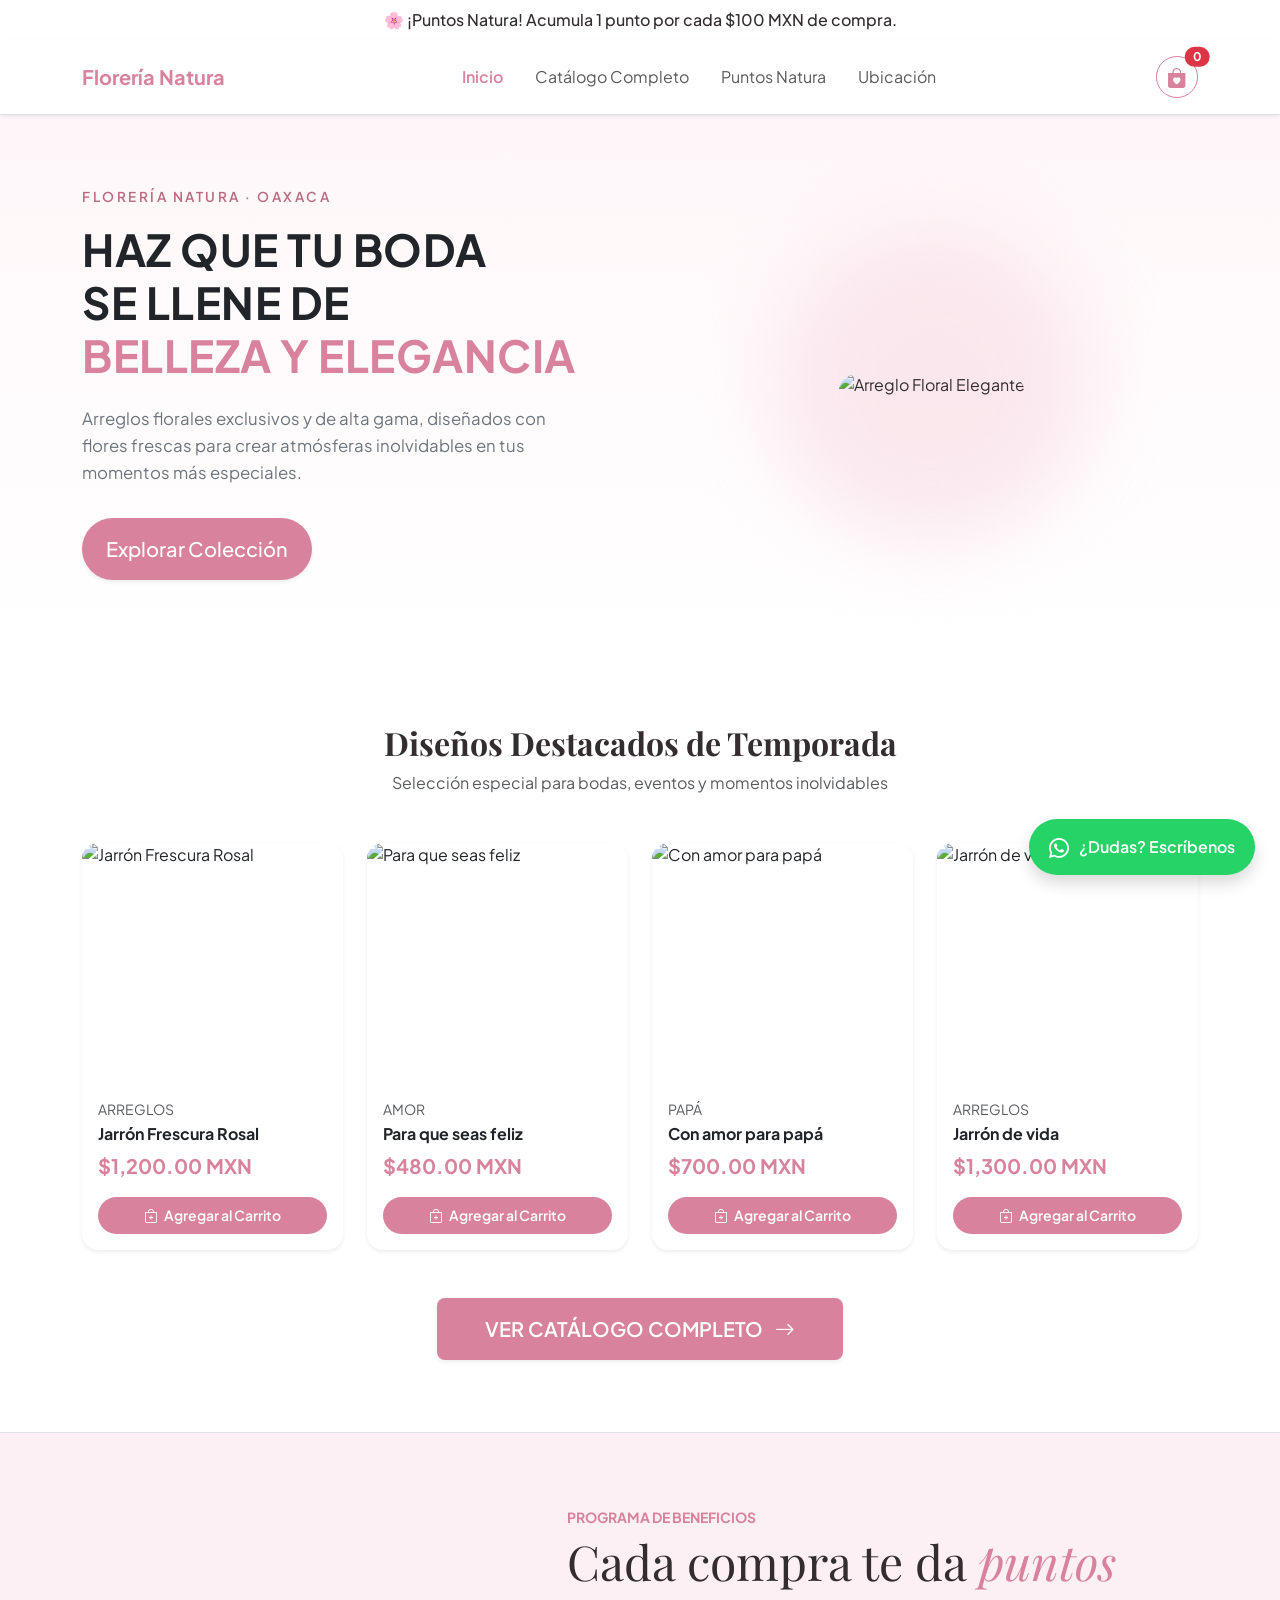
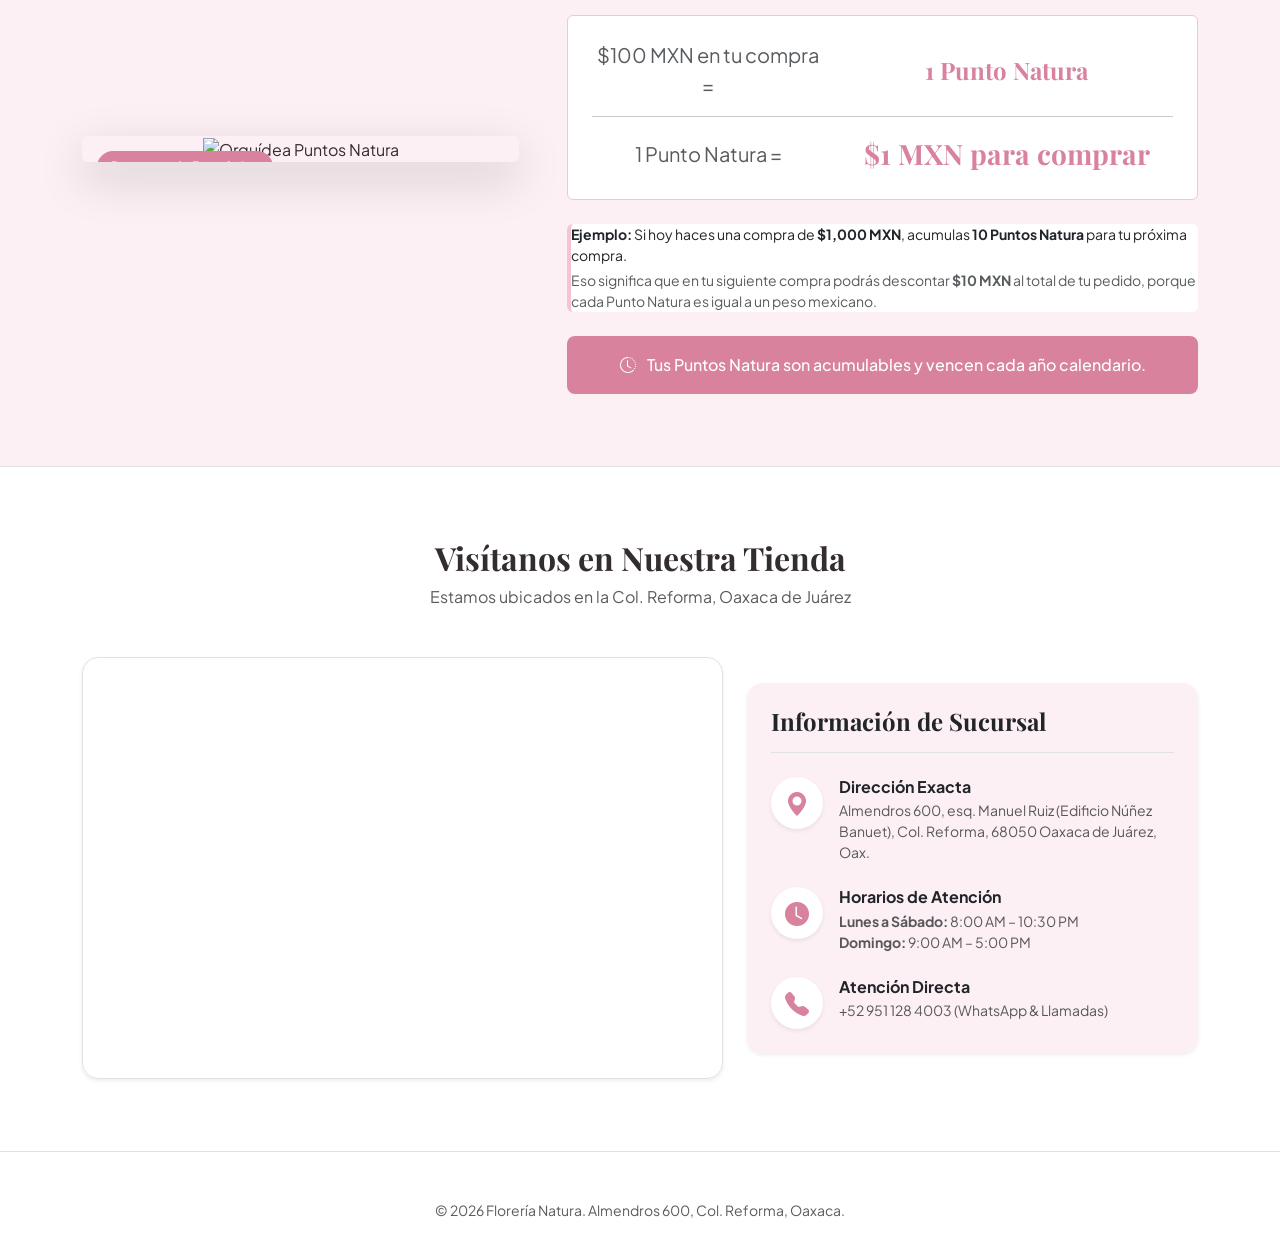
==== commit 11df57e1: "Add files via upload Se implemeta el agendar citas" ====
--- a/index.html
+++ b/index.html
@@ -461,6 +461,12 @@
           </div>
           <div class="modal-body p-4">
             <form id="orderForm">
+              <!-- Campo trampa anti-spam (honeypot): invisible para personas, visible para bots -->
+              <div class="hp-field" aria-hidden="true">
+                <label for="formWebsite">Deja este campo vacío</label>
+                <input type="text" id="formWebsite" name="website" tabindex="-1" autocomplete="off">
+              </div>
+
               <!-- Resumen de productos elegidos -->
               <div
                 class="p-3 mb-4 rounded bg-light-pink border border-pink"
@@ -621,9 +627,11 @@
               <div class="d-grid gap-2 mt-4">
                 <button
                   type="submit"
-                  class="btn btn-brand py-3 text-uppercase fw-bold"
+                  id="orderSubmitBtn"
+                  class="btn btn-brand py-3 text-uppercase fw-bold d-flex align-items-center justify-content-center gap-2"
                 >
-                  Enviar Pedido por WhatsApp <i class="bi bi-whatsapp ms-2"></i>
+                  <span id="orderSubmitSpinner" class="spinner-border spinner-border-sm d-none" role="status" aria-hidden="true"></span>
+                  <span id="orderSubmitText">Enviar Pedido por WhatsApp <i class="bi bi-whatsapp ms-2"></i></span>
                 </button>
               </div>
             </form>
@@ -640,6 +648,7 @@
 
     <script src="catalog.js"></script>
     <script src="constants.js"></script>
+    <script src="api.js"></script>
     <script src="app.js"></script>
     <script src="https://cdn.jsdelivr.net/npm/bootstrap@5.3.0/dist/js/bootstrap.bundle.min.js"></script>
   </body>
--- a/styles.css
+++ b/styles.css
@@ -1,351 +1,361 @@
-:root {
-  --brand-pink: #c23b68;
-  --brand-pink-hover: #a12b52;
-  --brand-pink-soft: #fbf0f4;
-  --dark-charcoal: #2b2326;
-  --border-pink: #f4c4d4;
-  --white: #ffffff;
+:root {
+  --brand-pink: #c23b68;
+  --brand-pink-hover: #a12b52;
+  --brand-pink-soft: #fbf0f4;
+  --dark-charcoal: #2b2326;
+  --border-pink: #f4c4d4;
+  --white: #ffffff;
+}
+
+body {
+  font-family: 'Plus Jakarta Sans', sans-serif;
+  color: var(--dark-charcoal);
+  background-color: var(--white);
+}
+
+.font-serif { font-family: 'Playfair Display', serif; }
+.bg-light-pink { background-color: var(--brand-pink-soft) !important; }
+.text-brand { color: var(--brand-pink) !important; }
+.bg-brand-pink { background-color: var(--brand-pink) !important; }
+.border-pink { border-color: var(--border-pink) !important; }
+
+/* Botones */
+.btn-brand {
+  background-color: var(--brand-pink);
+  color: var(--white) !important;
+  border: none;
+  transition: all 0.3s ease;
+}
+.btn-brand:hover {
+  background-color: var(--brand-pink-hover);
+  transform: translateY(-1px);
+}
+
+.btn-outline-brand {
+  border: 1px solid var(--brand-pink);
+  color: var(--brand-pink) !important;
+}
+.btn-outline-brand:hover {
+  background-color: var(--brand-pink);
+  color: var(--white) !important;
+}
+
+/* Tarjetas */
+.product-card {
+  border: 1px solid #f0e2e7;
+  border-radius: 12px;
+  transition: transform 0.3s ease, box-shadow 0.3s ease;
+  overflow: hidden;
+}
+.product-card:hover {
+  transform: translateY(-4px);
+  box-shadow: 0 10px 25px rgba(194, 59, 104, 0.12);
+}
+.product-card img { height: 250px; object-fit: cover; }
+
+/* Puntos Natura Section */
+.points-card-image img {
+  height: 420px;
+  width: 100%;
+  object-fit: cover;
+}
+.points-badge {
+  position: absolute;
+  top: 15px;
+  left: 15px;
+  background-color: var(--brand-pink);
+  color: white;
+  padding: 6px 14px;
+  font-size: 0.8rem;
+  border-radius: 20px;
+  font-weight: 600;
+}
+.points-formula-box {
+  border: 1px solid var(--border-pink) !important;
+}
+
+/* Mapa e Iconos */
+.map-frame-wrapper iframe {
+  display: block;
+  min-height: 400px;
+}
+.icon-square {
+  width: 52px;
+  height: 52px;
+  display: flex;
+  align-items: center;
+  justify-content: center;
+}
+
+/* Range input color */
+.form-range::-webkit-slider-thumb {
+  background: var(--brand-pink);
+}
+
+/* Widget WhatsApp */
+.whatsapp-widget-container {
+  position: fixed;
+  bottom: 25px;
+  right: 25px;
+  z-index: 1050;
+  display: flex;
+  flex-direction: column;
+  align-items: flex-end;
+}
+.whatsapp-btn {
+  background-color: #25d366;
+  color: white;
+  border: none;
+  height: 56px;
+  padding: 0 20px;
+  border-radius: 28px;
+  display: flex;
+  align-items: center;
+  gap: 10px;
+  cursor: pointer;
+  font-weight: 600;
+  box-shadow: 0 6px 20px rgba(37, 211, 102, 0.3);
+}
+.wa-popup {
+  width: 320px;
+  background-color: #f1f3f4;
+  border-radius: 12px;
+  overflow: hidden;
+  margin-bottom: 15px;
+  display: none;
+}
+.wa-popup.show { display: block; }
+.wa-popup-header { background-color: var(--brand-pink); color: white; padding: 15px; }
+.wa-avatar { width: 36px; height: 36px; background-color: rgba(255,255,255,0.2); border-radius: 50%; display: flex; align-items: center; justify-content: center; font-weight: bold; }
+.wa-bubble { background-color: white; border-radius: 8px; padding: 10px 14px; font-size: 0.88rem; margin: 15px; }
+
+@media (max-width: 768px) {
+  .whatsapp-btn .btn-text { display: none !important; }
+  .whatsapp-btn { width: 56px; height: 56px; padding: 0; justify-content: center; border-radius: 50%; }
+}
+
+:root {
+  --brand-pink: #c23b68;
+  --brand-pink-hover: #a12b52;
+  --brand-pink-soft: #fbf0f4;
+  --dark-charcoal: #2b2326;
+  --border-pink: #f4c4d4;
+  --gold-accent: #c49a45;
+  --white: #ffffff;
+}
+
+body {
+  font-family: 'Plus Jakarta Sans', sans-serif;
+  color: var(--dark-charcoal);
+  background-color: var(--white);
+}
+
+.font-serif { font-family: 'Playfair Display', serif; }
+.bg-light-pink { background-color: var(--brand-pink-soft) !important; }
+.text-brand { color: var(--brand-pink) !important; }
+.bg-brand-pink { background-color: var(--brand-pink) !important; }
+.border-pink { border-color: var(--border-pink) !important; }
+
+/* ESTILOS HERO BODA (Inspirado en la imagen) */
+.hero-wedding-section {
+  min-height: 85vh;
+  background-image: url('https://images.unsplash.com/photo-1519741497674-611481863552?auto=format&fit=crop&w=1600&q=80');
+  background-size: cover;
+  background-position: center;
+  position: relative;
+}
+
+.hero-overlay {
+  position: absolute;
+  top: 0; left: 0; right: 0; bottom: 0;
+  background: linear-gradient(90deg, rgba(20, 15, 18, 0.75) 0%, rgba(20, 15, 18, 0.35) 100%);
+}
+
+.hero-subheading {
+  font-size: 1.25rem;
+  letter-spacing: 1.5px;
+  text-shadow: 0 2px 4px rgba(0,0,0,0.4);
+}
+
+.hero-main-title {
+  font-size: 2.8rem;
+  letter-spacing: 3px;
+  text-shadow: 0 3px 6px rgba(0,0,0,0.5);
+}
+
+.hero-gold-badge {
+  background-color: var(--gold-accent);
+  color: var(--white);
+  font-size: 0.95rem;
+  letter-spacing: 1px;
+  box-shadow: 0 4px 12px rgba(196, 154, 69, 0.4);
+}
+
+.hero-script-text {
+  font-family: 'Great Vibes', cursive;
+  font-size: 4.5rem;
+  color: #ffffff;
+  line-height: 0.8;
+  text-shadow: 0 4px 10px rgba(0,0,0,0.5);
+  margin-left: 20px;
+}
+
+@media (max-width: 768px) {
+  .hero-main-title { font-size: 1.8rem; }
+  .hero-subheading { font-size: 0.95rem; }
+  .hero-script-text { font-size: 3.2rem; }
+}
+
+/* CARRITO OFFCANVAS Y PRODUCTOS */
+.cart-item-card {
+  border-bottom: 1px solid var(--border-pink);
+  padding-bottom: 12px;
+  margin-bottom: 12px;
+}
+.cart-item-img {
+  width: 65px;
+  height: 65px;
+  object-fit: cover;
+  border-radius: 8px;
+}
+
+.btn-brand {
+  background-color: var(--brand-pink);
+  color: var(--white) !important;
+  border: none;
+  transition: all 0.3s ease;
+}
+.btn-brand:hover {
+  background-color: var(--brand-pink-hover);
+  transform: translateY(-1px);
+}
+
+.btn-outline-brand {
+  border: 1px solid var(--brand-pink);
+  color: var(--brand-pink) !important;
+}
+.btn-outline-brand:hover {
+  background-color: var(--brand-pink);
+  color: var(--white) !important;
+}
+
+.product-card {
+  border: 1px solid #f0e2e7;
+  border-radius: 12px;
+  transition: transform 0.3s ease, box-shadow 0.3s ease;
+}
+.product-card:hover {
+  transform: translateY(-4px);
+  box-shadow: 0 10px 25px rgba(194, 59, 104, 0.12);
+}
+.product-card img { height: 240px; object-fit: cover; }
+
+/* ==========================================
+   VARIABLES & ESTILOS MINIMALISTAS
+   ========================================== */
+:root {
+  --brand-pink: #d8829d;
+  --brand-pink-soft: #fcf0f4;
+  --brand-pink-muted: #b86b83;
+  --dark-charcoal: #332d30;
+  --text-muted: #786f73;
+}
+
+body {
+  font-family: 'Plus Jakarta Sans', sans-serif;
+  color: var(--dark-charcoal);
+  background-color: #ffffff;
+}
+
+/* HERO SECTION CLEAN */
+.hero-clean-section {
+  background: linear-gradient(180deg, #fff7f9 0%, #ffffff 100%);
+  padding-top: 4rem;
+  padding-bottom: 4rem;
+}
+
+.tracking-widest {
+  letter-spacing: 2.5px;
+  font-size: 0.85rem;
+}
+
+.text-brand-muted {
+  color: var(--brand-pink-muted);
+}
+
+.hero-title {
+  font-size: 2.75rem;
+  line-height: 1.2;
+  letter-spacing: 0.5px;
+  color: var(--dark-charcoal);
+  font-weight: 700;
+  /* Sin sombras ni cursivas */
+  text-shadow: none !important;
+}
+
+.hero-description {
+  font-size: 1.05rem;
+  line-height: 1.6;
+  max-width: 480px;
+  color: var(--text-muted);
+}
+
+/* BOTÓN SOFT (Estilo de la referencia) */
+.btn-soft-pink {
+  background-color: var(--brand-pink);
+  color: #ffffff !important;
+  border: none;
+  transition: all 0.3s ease;
+}
+
+.btn-soft-pink:hover {
+  background-color: #c46e89;
+  transform: translateY(-2px);
+  box-shadow: 0 8px 20px rgba(216, 130, 157, 0.25) !important;
+}
+
+/* COMPOSICIÓN VISUAL LADO DERECHO */
+.hero-visual-wrapper {
+  padding: 1rem;
+}
+
+.hero-main-img {
+  max-height: 460px;
+  object-fit: cover;
+  border-radius: 160px 160px 20px 20px; /* Forma curva orgánica tipo arco/editorial */
+}
+
+/* Fondo rosa suave difuminado detrás del ramo */
+.hero-bg-blob {
+  position: absolute;
+  top: 50%;
+  left: 50%;
+  transform: translate(-50%, -50%);
+  width: 320px;
+  height: 320px;
+  background-color: #f7dbe4;
+  border-radius: 50%;
+  filter: blur(40px);
+  opacity: 0.6;
+  z-index: 0;
+}
+
+/* RESPONSIVE */
+@media (max-width: 991px) {
+  .hero-title {
+    font-size: 2.1rem;
+  }
+  .hero-main-img {
+    max-height: 350px;
+  }
 }
-
-body {
-  font-family: 'Plus Jakarta Sans', sans-serif;
-  color: var(--dark-charcoal);
-  background-color: var(--white);
+/* ==========================================================================
+   HONEYPOT ANTI-SPAM (invisible para personas, visible para bots)
+   ========================================================================== */
+.hp-field {
+    position: absolute;
+    left: -9999px;
+    width: 1px;
+    height: 1px;
+    overflow: hidden;
 }
-
-.font-serif { font-family: 'Playfair Display', serif; }
-.bg-light-pink { background-color: var(--brand-pink-soft) !important; }
-.text-brand { color: var(--brand-pink) !important; }
-.bg-brand-pink { background-color: var(--brand-pink) !important; }
-.border-pink { border-color: var(--border-pink) !important; }
-
-/* Botones */
-.btn-brand {
-  background-color: var(--brand-pink);
-  color: var(--white) !important;
-  border: none;
-  transition: all 0.3s ease;
-}
-.btn-brand:hover {
-  background-color: var(--brand-pink-hover);
-  transform: translateY(-1px);
-}
-
-.btn-outline-brand {
-  border: 1px solid var(--brand-pink);
-  color: var(--brand-pink) !important;
-}
-.btn-outline-brand:hover {
-  background-color: var(--brand-pink);
-  color: var(--white) !important;
-}
-
-/* Tarjetas */
-.product-card {
-  border: 1px solid #f0e2e7;
-  border-radius: 12px;
-  transition: transform 0.3s ease, box-shadow 0.3s ease;
-  overflow: hidden;
-}
-.product-card:hover {
-  transform: translateY(-4px);
-  box-shadow: 0 10px 25px rgba(194, 59, 104, 0.12);
-}
-.product-card img { height: 250px; object-fit: cover; }
-
-/* Puntos Natura Section */
-.points-card-image img {
-  height: 420px;
-  width: 100%;
-  object-fit: cover;
-}
-.points-badge {
-  position: absolute;
-  top: 15px;
-  left: 15px;
-  background-color: var(--brand-pink);
-  color: white;
-  padding: 6px 14px;
-  font-size: 0.8rem;
-  border-radius: 20px;
-  font-weight: 600;
-}
-.points-formula-box {
-  border: 1px solid var(--border-pink) !important;
-}
-
-/* Mapa e Iconos */
-.map-frame-wrapper iframe {
-  display: block;
-  min-height: 400px;
-}
-.icon-square {
-  width: 52px;
-  height: 52px;
-  display: flex;
-  align-items: center;
-  justify-content: center;
-}
-
-/* Range input color */
-.form-range::-webkit-slider-thumb {
-  background: var(--brand-pink);
-}
-
-/* Widget WhatsApp */
-.whatsapp-widget-container {
-  position: fixed;
-  bottom: 25px;
-  right: 25px;
-  z-index: 1050;
-  display: flex;
-  flex-direction: column;
-  align-items: flex-end;
-}
-.whatsapp-btn {
-  background-color: #25d366;
-  color: white;
-  border: none;
-  height: 56px;
-  padding: 0 20px;
-  border-radius: 28px;
-  display: flex;
-  align-items: center;
-  gap: 10px;
-  cursor: pointer;
-  font-weight: 600;
-  box-shadow: 0 6px 20px rgba(37, 211, 102, 0.3);
-}
-.wa-popup {
-  width: 320px;
-  background-color: #f1f3f4;
-  border-radius: 12px;
-  overflow: hidden;
-  margin-bottom: 15px;
-  display: none;
-}
-.wa-popup.show { display: block; }
-.wa-popup-header { background-color: var(--brand-pink); color: white; padding: 15px; }
-.wa-avatar { width: 36px; height: 36px; background-color: rgba(255,255,255,0.2); border-radius: 50%; display: flex; align-items: center; justify-content: center; font-weight: bold; }
-.wa-bubble { background-color: white; border-radius: 8px; padding: 10px 14px; font-size: 0.88rem; margin: 15px; }
-
-@media (max-width: 768px) {
-  .whatsapp-btn .btn-text { display: none !important; }
-  .whatsapp-btn { width: 56px; height: 56px; padding: 0; justify-content: center; border-radius: 50%; }
-}
-
-:root {
-  --brand-pink: #c23b68;
-  --brand-pink-hover: #a12b52;
-  --brand-pink-soft: #fbf0f4;
-  --dark-charcoal: #2b2326;
-  --border-pink: #f4c4d4;
-  --gold-accent: #c49a45;
-  --white: #ffffff;
-}
-
-body {
-  font-family: 'Plus Jakarta Sans', sans-serif;
-  color: var(--dark-charcoal);
-  background-color: var(--white);
-}
-
-.font-serif { font-family: 'Playfair Display', serif; }
-.bg-light-pink { background-color: var(--brand-pink-soft) !important; }
-.text-brand { color: var(--brand-pink) !important; }
-.bg-brand-pink { background-color: var(--brand-pink) !important; }
-.border-pink { border-color: var(--border-pink) !important; }
-
-/* ESTILOS HERO BODA (Inspirado en la imagen) */
-.hero-wedding-section {
-  min-height: 85vh;
-  background-image: url('https://images.unsplash.com/photo-1519741497674-611481863552?auto=format&fit=crop&w=1600&q=80');
-  background-size: cover;
-  background-position: center;
-  position: relative;
-}
-
-.hero-overlay {
-  position: absolute;
-  top: 0; left: 0; right: 0; bottom: 0;
-  background: linear-gradient(90deg, rgba(20, 15, 18, 0.75) 0%, rgba(20, 15, 18, 0.35) 100%);
-}
-
-.hero-subheading {
-  font-size: 1.25rem;
-  letter-spacing: 1.5px;
-  text-shadow: 0 2px 4px rgba(0,0,0,0.4);
-}
-
-.hero-main-title {
-  font-size: 2.8rem;
-  letter-spacing: 3px;
-  text-shadow: 0 3px 6px rgba(0,0,0,0.5);
-}
-
-.hero-gold-badge {
-  background-color: var(--gold-accent);
-  color: var(--white);
-  font-size: 0.95rem;
-  letter-spacing: 1px;
-  box-shadow: 0 4px 12px rgba(196, 154, 69, 0.4);
-}
-
-.hero-script-text {
-  font-family: 'Great Vibes', cursive;
-  font-size: 4.5rem;
-  color: #ffffff;
-  line-height: 0.8;
-  text-shadow: 0 4px 10px rgba(0,0,0,0.5);
-  margin-left: 20px;
-}
-
-@media (max-width: 768px) {
-  .hero-main-title { font-size: 1.8rem; }
-  .hero-subheading { font-size: 0.95rem; }
-  .hero-script-text { font-size: 3.2rem; }
-}
-
-/* CARRITO OFFCANVAS Y PRODUCTOS */
-.cart-item-card {
-  border-bottom: 1px solid var(--border-pink);
-  padding-bottom: 12px;
-  margin-bottom: 12px;
-}
-.cart-item-img {
-  width: 65px;
-  height: 65px;
-  object-fit: cover;
-  border-radius: 8px;
-}
-
-.btn-brand {
-  background-color: var(--brand-pink);
-  color: var(--white) !important;
-  border: none;
-  transition: all 0.3s ease;
-}
-.btn-brand:hover {
-  background-color: var(--brand-pink-hover);
-  transform: translateY(-1px);
-}
-
-.btn-outline-brand {
-  border: 1px solid var(--brand-pink);
-  color: var(--brand-pink) !important;
-}
-.btn-outline-brand:hover {
-  background-color: var(--brand-pink);
-  color: var(--white) !important;
-}
-
-.product-card {
-  border: 1px solid #f0e2e7;
-  border-radius: 12px;
-  transition: transform 0.3s ease, box-shadow 0.3s ease;
-}
-.product-card:hover {
-  transform: translateY(-4px);
-  box-shadow: 0 10px 25px rgba(194, 59, 104, 0.12);
-}
-.product-card img { height: 240px; object-fit: cover; }
-
-/* ==========================================
-   VARIABLES & ESTILOS MINIMALISTAS
-   ========================================== */
-:root {
-  --brand-pink: #d8829d;
-  --brand-pink-soft: #fcf0f4;
-  --brand-pink-muted: #b86b83;
-  --dark-charcoal: #332d30;
-  --text-muted: #786f73;
-}
-
-body {
-  font-family: 'Plus Jakarta Sans', sans-serif;
-  color: var(--dark-charcoal);
-  background-color: #ffffff;
-}
-
-/* HERO SECTION CLEAN */
-.hero-clean-section {
-  background: linear-gradient(180deg, #fff7f9 0%, #ffffff 100%);
-  padding-top: 4rem;
-  padding-bottom: 4rem;
-}
-
-.tracking-widest {
-  letter-spacing: 2.5px;
-  font-size: 0.85rem;
-}
-
-.text-brand-muted {
-  color: var(--brand-pink-muted);
-}
-
-.hero-title {
-  font-size: 2.75rem;
-  line-height: 1.2;
-  letter-spacing: 0.5px;
-  color: var(--dark-charcoal);
-  font-weight: 700;
-  /* Sin sombras ni cursivas */
-  text-shadow: none !important;
-}
-
-.hero-description {
-  font-size: 1.05rem;
-  line-height: 1.6;
-  max-width: 480px;
-  color: var(--text-muted);
-}
-
-/* BOTÓN SOFT (Estilo de la referencia) */
-.btn-soft-pink {
-  background-color: var(--brand-pink);
-  color: #ffffff !important;
-  border: none;
-  transition: all 0.3s ease;
-}
-
-.btn-soft-pink:hover {
-  background-color: #c46e89;
-  transform: translateY(-2px);
-  box-shadow: 0 8px 20px rgba(216, 130, 157, 0.25) !important;
-}
-
-/* COMPOSICIÓN VISUAL LADO DERECHO */
-.hero-visual-wrapper {
-  padding: 1rem;
-}
-
-.hero-main-img {
-  max-height: 460px;
-  object-fit: cover;
-  border-radius: 160px 160px 20px 20px; /* Forma curva orgánica tipo arco/editorial */
-}
-
-/* Fondo rosa suave difuminado detrás del ramo */
-.hero-bg-blob {
-  position: absolute;
-  top: 50%;
-  left: 50%;
-  transform: translate(-50%, -50%);
-  width: 320px;
-  height: 320px;
-  background-color: #f7dbe4;
-  border-radius: 50%;
-  filter: blur(40px);
-  opacity: 0.6;
-  z-index: 0;
-}
-
-/* RESPONSIVE */
-@media (max-width: 991px) {
-  .hero-title {
-    font-size: 2.1rem;
-  }
-  .hero-main-img {
-    max-height: 350px;
-  }
-}
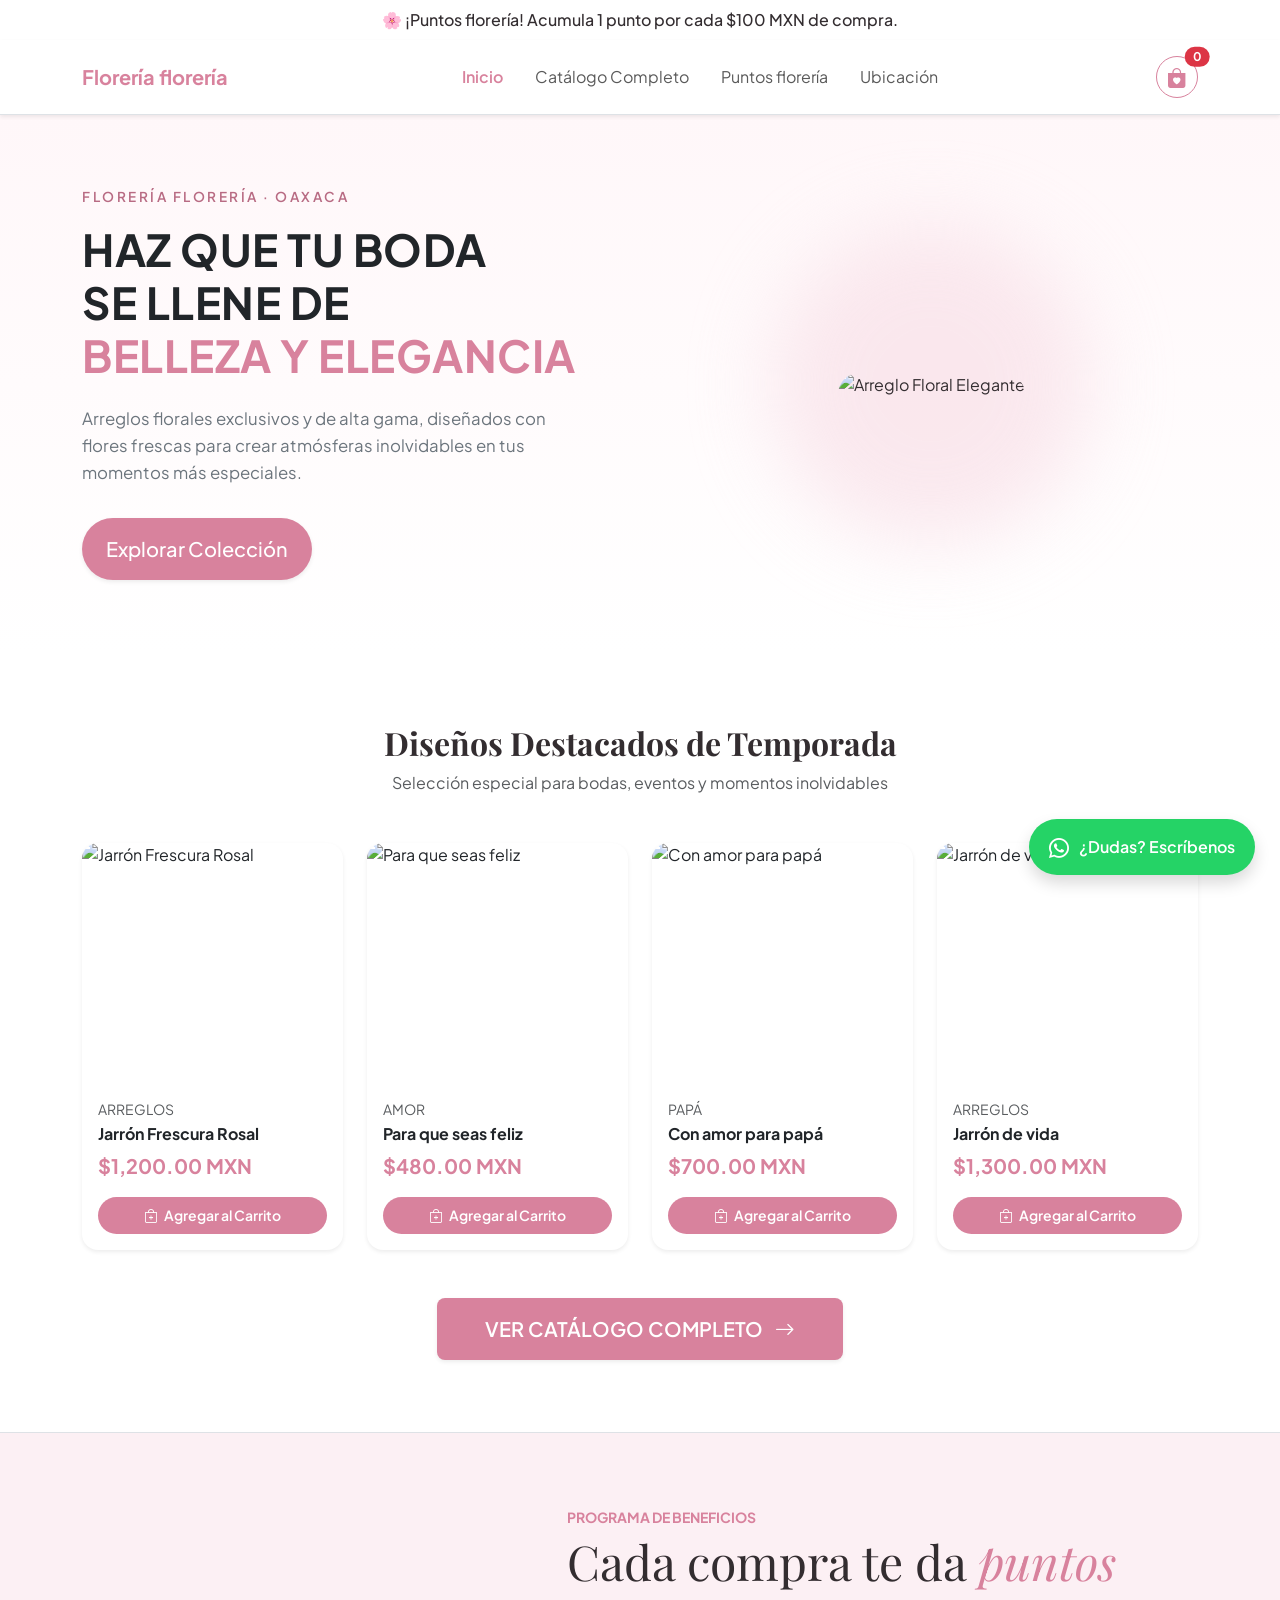
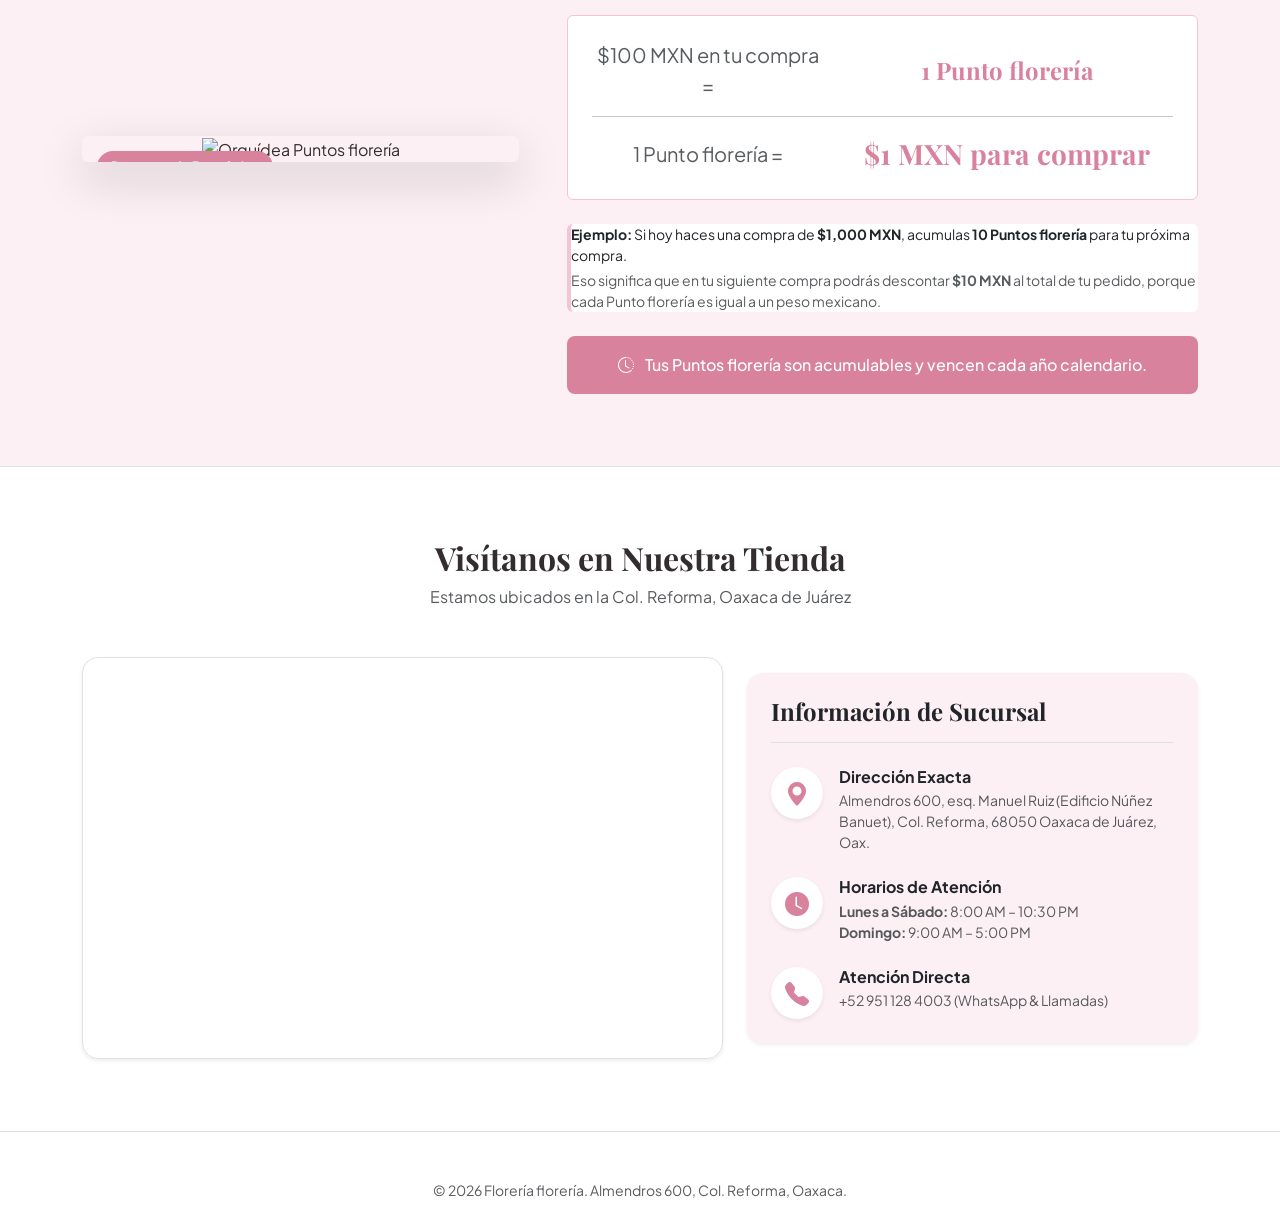
==== commit 6093cf18: "Se implementa el registro de visitas" ====
--- a/index.html
+++ b/index.html
@@ -3,7 +3,7 @@
   <head>
     <meta charset="UTF-8" />
     <meta name="viewport" content="width=device-width, initial-scale=1.0" />
-    <title>Florería Natura | Arreglos Florales en Oaxaca</title>
+    <title>Florería Oaxaca | Catálogo & Pedidos</title>
     <link
       href="https://cdn.jsdelivr.net/npm/bootstrap@5.3.0/dist/css/bootstrap.min.css"
       rel="stylesheet"
@@ -28,7 +28,7 @@
           <div class="d-flex align-items-center gap-2">
             <div class="wa-avatar">N</div>
             <div>
-              <h6 class="m-0 fw-bold">Florería Natura</h6>
+              <h6 class="m-0 fw-bold">Florería Oaxaca</h6>
               <small class="opacity-75">Responde en pocos minutos</small>
             </div>
           </div>
@@ -66,7 +66,7 @@
 
     <!-- Top Alert -->
     <div class="top-bar-alert text-center py-2 px-3 fw-medium">
-      🌸 ¡Puntos Natura! Acumula 1 punto por cada $100 MXN de compra.
+      🌸 ¡Puntos florería! Acumula 1 punto por cada $100 MXN de compra.
     </div>
 
     <!-- Navbar con Botón de Carrito -->
@@ -75,7 +75,7 @@
     >
       <div class="container">
         <a class="navbar-brand fw-bold text-brand" href="index.html"
-          >Florería Natura</a
+          >Florería florería</a
         >
 
         <div class="d-flex align-items-center gap-2 order-lg-last">
@@ -120,7 +120,7 @@
               >
             </li>
             <li class="nav-item">
-              <a class="nav-link px-3" href="#puntos-natura">Puntos Natura</a>
+              <a class="nav-link px-3" href="#puntos-florería">Puntos florería</a>
             </li>
             <li class="nav-item">
               <a class="nav-link px-3" href="#ubicacion">Ubicación</a>
@@ -140,7 +140,7 @@
               <span
                 class="hero-subtitle text-uppercase tracking-widest text-brand-muted fw-semibold d-block mb-2"
               >
-                Florería Natura · Oaxaca
+                Florería florería · Oaxaca
               </span>
 
               <h1 class="hero-title text-uppercase fw-bold text-dark my-3">
@@ -216,9 +216,9 @@
       </div>
     </section>
 
-    <!-- SECCIÓN PUNTOS NATURA -->
+    <!-- SECCIÓN PUNTOS florería -->
     <section
-      id="puntos-natura"
+      id="puntos-florería"
       class="py-5 bg-light-pink border-top border-bottom"
     >
       <div class="container py-4">
@@ -229,7 +229,7 @@
             >
               <img
                 src="https://images.unsplash.com/photo-1525310072745-f49212b5ac6d?auto=format&fit=crop&w=800&q=80"
-                alt="Orquídea Puntos Natura"
+                alt="Orquídea Puntos florería"
                 class="img-fluid"
               />
               <div class="points-badge">Programa de Beneficios</div>
@@ -250,14 +250,14 @@
                 </div>
                 <div class="col-md-7">
                   <span class="fs-4 fw-bold text-brand font-serif"
-                    >1 Punto Natura</span
+                    >1 Punto florería</span
                   >
                 </div>
               </div>
               <hr class="my-3 opacity-25" />
               <div class="row text-center align-items-center g-3">
                 <div class="col-md-5">
-                  <span class="fs-5 text-muted">1 Punto Natura =</span>
+                  <span class="fs-5 text-muted">1 Punto florería =</span>
                 </div>
                 <div class="col-md-7">
                   <span class="fs-3 fw-bold text-brand font-serif"
@@ -273,19 +273,19 @@
               <p class="mb-1 text-dark small">
                 <strong>Ejemplo:</strong> Si hoy haces una compra de
                 <strong>$1,000 MXN</strong>, acumulas
-                <strong>10 Puntos Natura</strong> para tu próxima compra.
+                <strong>10 Puntos florería</strong> para tu próxima compra.
               </p>
               <p class="mb-0 text-muted small">
                 Eso significa que en tu siguiente compra podrás descontar
                 <strong>$10 MXN</strong> al total de tu pedido, porque cada
-                Punto Natura es igual a un peso mexicano.
+                Punto florería es igual a un peso mexicano.
               </p>
             </div>
 
             <div
               class="alert bg-brand-pink text-white m-0 p-3 rounded-3 text-center fw-medium"
             >
-              <i class="bi bi-clock-history me-2"></i> Tus Puntos Natura son
+              <i class="bi bi-clock-history me-2"></i> Tus Puntos florería son
               acumulables y vencen cada año calendario.
             </div>
           </div>
@@ -311,14 +311,15 @@
               class="map-frame-wrapper shadow-sm rounded-4 overflow-hidden border"
             >
               <iframe
-                src="https://www.google.com/maps/embed?pb=!1m18!1m12!1m3!1d7627.975418536648!2d-96.71321830954406!3d17.073253875705028!2m3!1f0!2f0!3f0!3m2!1i1024!2i768!4f13.1!3m3!1m2!1s0x85c722320e258fe1%3A0x97541b2e039a6cb3!2sFlorer%C3%ADa%20Natura!5e0!3m2!1ses-419!2smx!4v1786468837109!5m2!1ses-419!2smx"
+                src="https://www.google.com/maps/embed?pb=!1m18!1m12!1m3!1d3814.123!2d-96.7266!3d17.0606!2m3!1f0!2f0!3f0!3m2!1i1024!2i768!4f13.1!3m3!1m2!1s0x85c7223f030a3b61%3A0x6a02b1c09bf87e47!2sCentro%2C%20Oaxaca%20de%20Ju%C3%A1rez%2C%20Oax.!5e0!3m2!1ses!2smx!4v1700000000000!5m2!1ses!2smx"
                 width="100%"
-                height="420"
-                style="border: 0"
+                height="350"
+                style="border: 0; border-radius: 12px"
                 allowfullscreen=""
                 loading="lazy"
-                referrerpolicy="strict-origin-when-cross-origin"
-              ></iframe>
+                referrerpolicy="no-referrer-when-downgrade"
+              >
+              </iframe>
             </div>
           </div>
 
@@ -413,7 +414,7 @@
         <!-- Resumen y Checkout -->
         <div class="cart-footer p-3 bg-white border-top shadow-lg">
           <div class="d-flex justify-content-between align-items-center mb-2">
-            <span class="text-muted small">Puntos Natura a ganar:</span>
+            <span class="text-muted small">Puntos florería a ganar:</span>
             <span class="fw-bold text-brand" id="cart-points-earned"
               >+0 Puntos</span
             >
@@ -464,7 +465,13 @@
               <!-- Campo trampa anti-spam (honeypot): invisible para personas, visible para bots -->
               <div class="hp-field" aria-hidden="true">
                 <label for="formWebsite">Deja este campo vacío</label>
-                <input type="text" id="formWebsite" name="website" tabindex="-1" autocomplete="off">
+                <input
+                  type="text"
+                  id="formWebsite"
+                  name="website"
+                  tabindex="-1"
+                  autocomplete="off"
+                />
               </div>
 
               <!-- Resumen de productos elegidos -->
@@ -630,8 +637,13 @@
                   id="orderSubmitBtn"
                   class="btn btn-brand py-3 text-uppercase fw-bold d-flex align-items-center justify-content-center gap-2"
                 >
-                  <span id="orderSubmitSpinner" class="spinner-border spinner-border-sm d-none" role="status" aria-hidden="true"></span>
-                  <span id="orderSubmitText">Enviar Pedido por WhatsApp <i class="bi bi-whatsapp ms-2"></i></span>
+                  <span
+                    id="orderSubmitSpinner"
+                    class="spinner-border spinner-border-sm d-none"
+                    role="status"
+                    aria-hidden="true"
+                  ></span>
+                  <span id="orderSubmitText">Realizar pedido</span>
                 </button>
               </div>
             </form>
@@ -642,7 +654,7 @@
 
     <footer class="bg-white pt-5 pb-4 border-top">
       <div class="container text-center text-muted small">
-        &copy; 2026 Florería Natura. Almendros 600, Col. Reforma, Oaxaca.
+        &copy; 2026 Florería florería. Almendros 600, Col. Reforma, Oaxaca.
       </div>
     </footer>
 
@@ -651,5 +663,34 @@
     <script src="api.js"></script>
     <script src="app.js"></script>
     <script src="https://cdn.jsdelivr.net/npm/bootstrap@5.3.0/dist/js/bootstrap.bundle.min.js"></script>
+    <script>
+      // Registrar visita al cargar la página
+      document.addEventListener("DOMContentLoaded", () => {
+        registrarVisita();
+      });
+
+      function registrarVisita() {
+        const datosVisita = {
+          action: "registrarVisita",
+          visita: {
+            url: window.location.href,
+            referrer: document.referrer || "Directo",
+            userAgent: navigator.userAgent,
+            esMovil: /Mobi|Android/i.test(navigator.userAgent)
+              ? "Móvil"
+              : "Escritorio",
+          },
+        };
+
+        fetch(CONFIG.API_URL, {
+          method: "POST",
+          mode: "no-cors", // Evita problemas de CORS al registrar métricas
+          headers: {
+            "Content-Type": "application/json",
+          },
+          body: JSON.stringify(datosVisita),
+        }).catch((err) => console.log("Error al registrar visita:", err));
+      }
+    </script>
   </body>
 </html>
--- a/styles.css
+++ b/styles.css
@@ -53,7 +53,7 @@
 }
 .product-card img { height: 250px; object-fit: cover; }
 
-/* Puntos Natura Section */
+/* Puntos florería Section */
 .points-card-image img {
   height: 420px;
   width: 100%;
@@ -348,14 +348,14 @@
   .hero-main-img {
     max-height: 350px;
   }
-}
-/* ==========================================================================
-   HONEYPOT ANTI-SPAM (invisible para personas, visible para bots)
-   ========================================================================== */
-.hp-field {
-    position: absolute;
-    left: -9999px;
-    width: 1px;
-    height: 1px;
-    overflow: hidden;
-}
+}
+/* ==========================================================================
+   HONEYPOT ANTI-SPAM (invisible para personas, visible para bots)
+   ========================================================================== */
+.hp-field {
+    position: absolute;
+    left: -9999px;
+    width: 1px;
+    height: 1px;
+    overflow: hidden;
+}
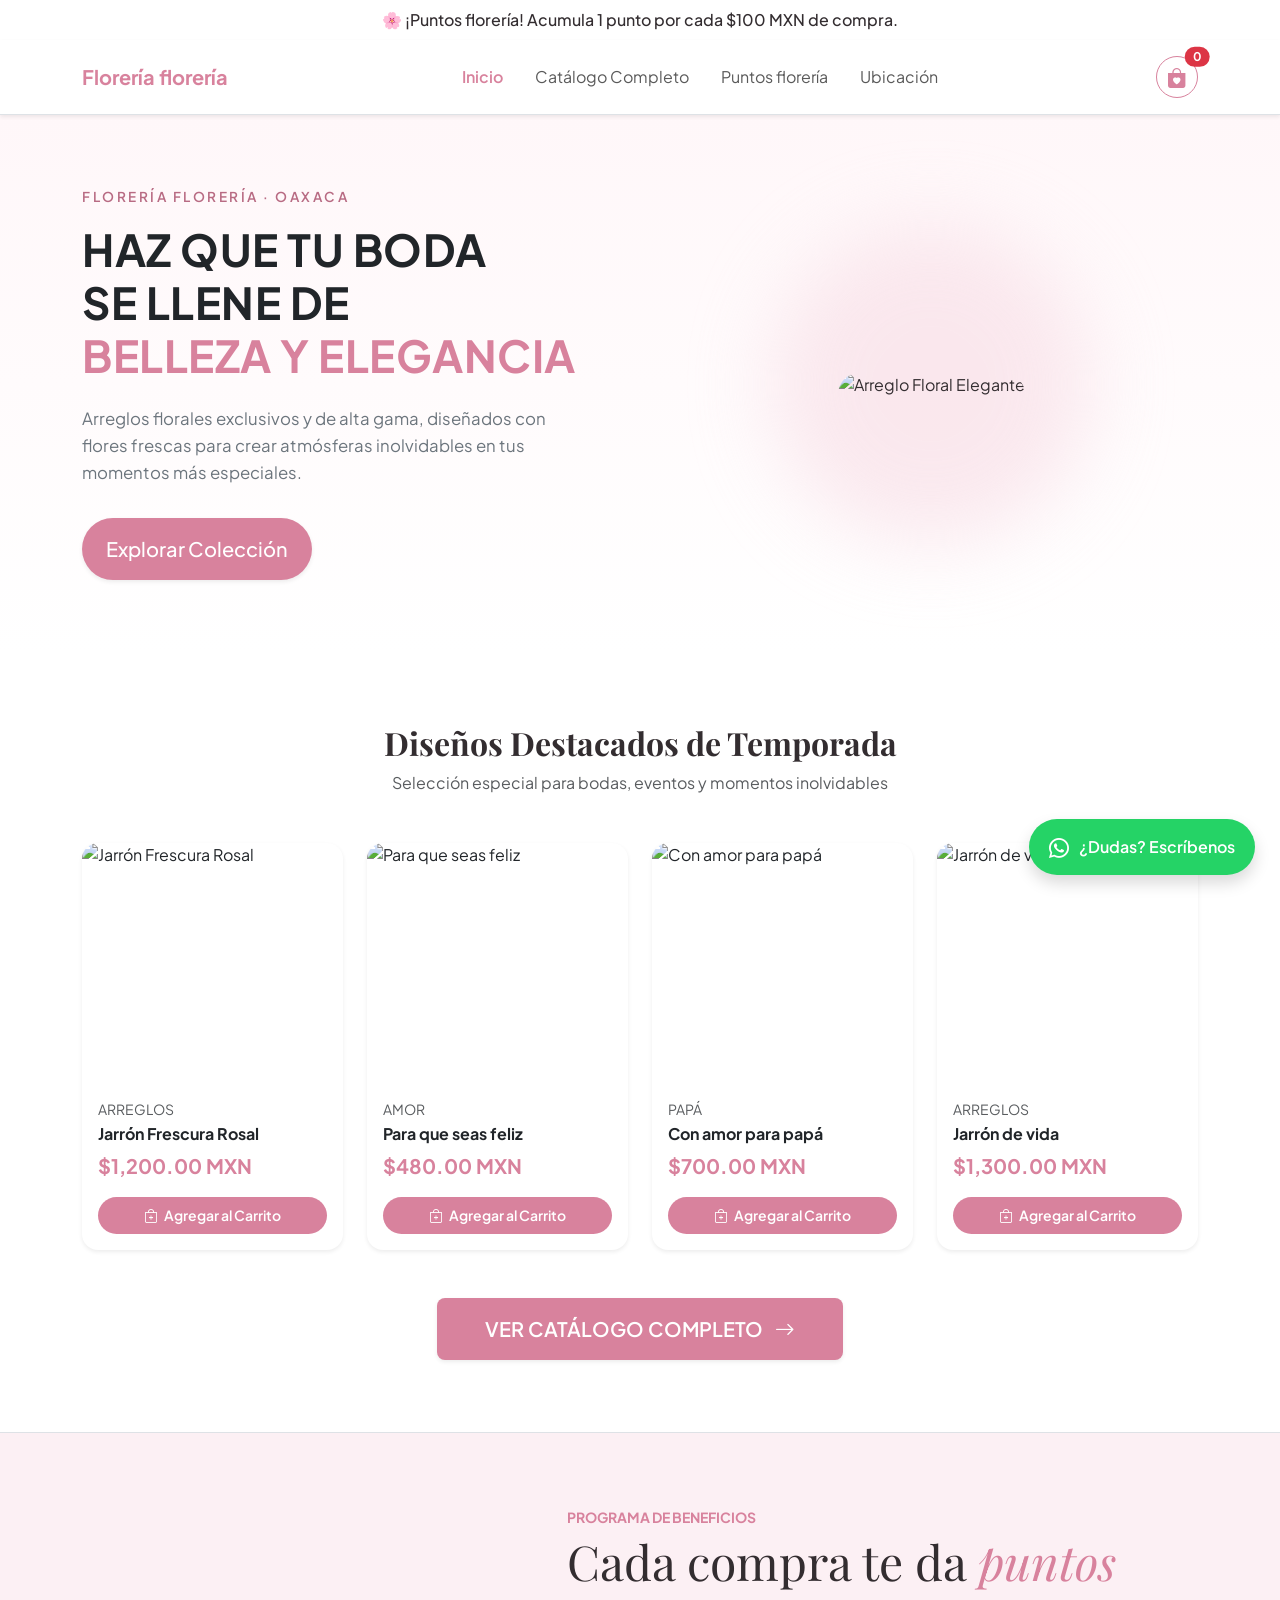
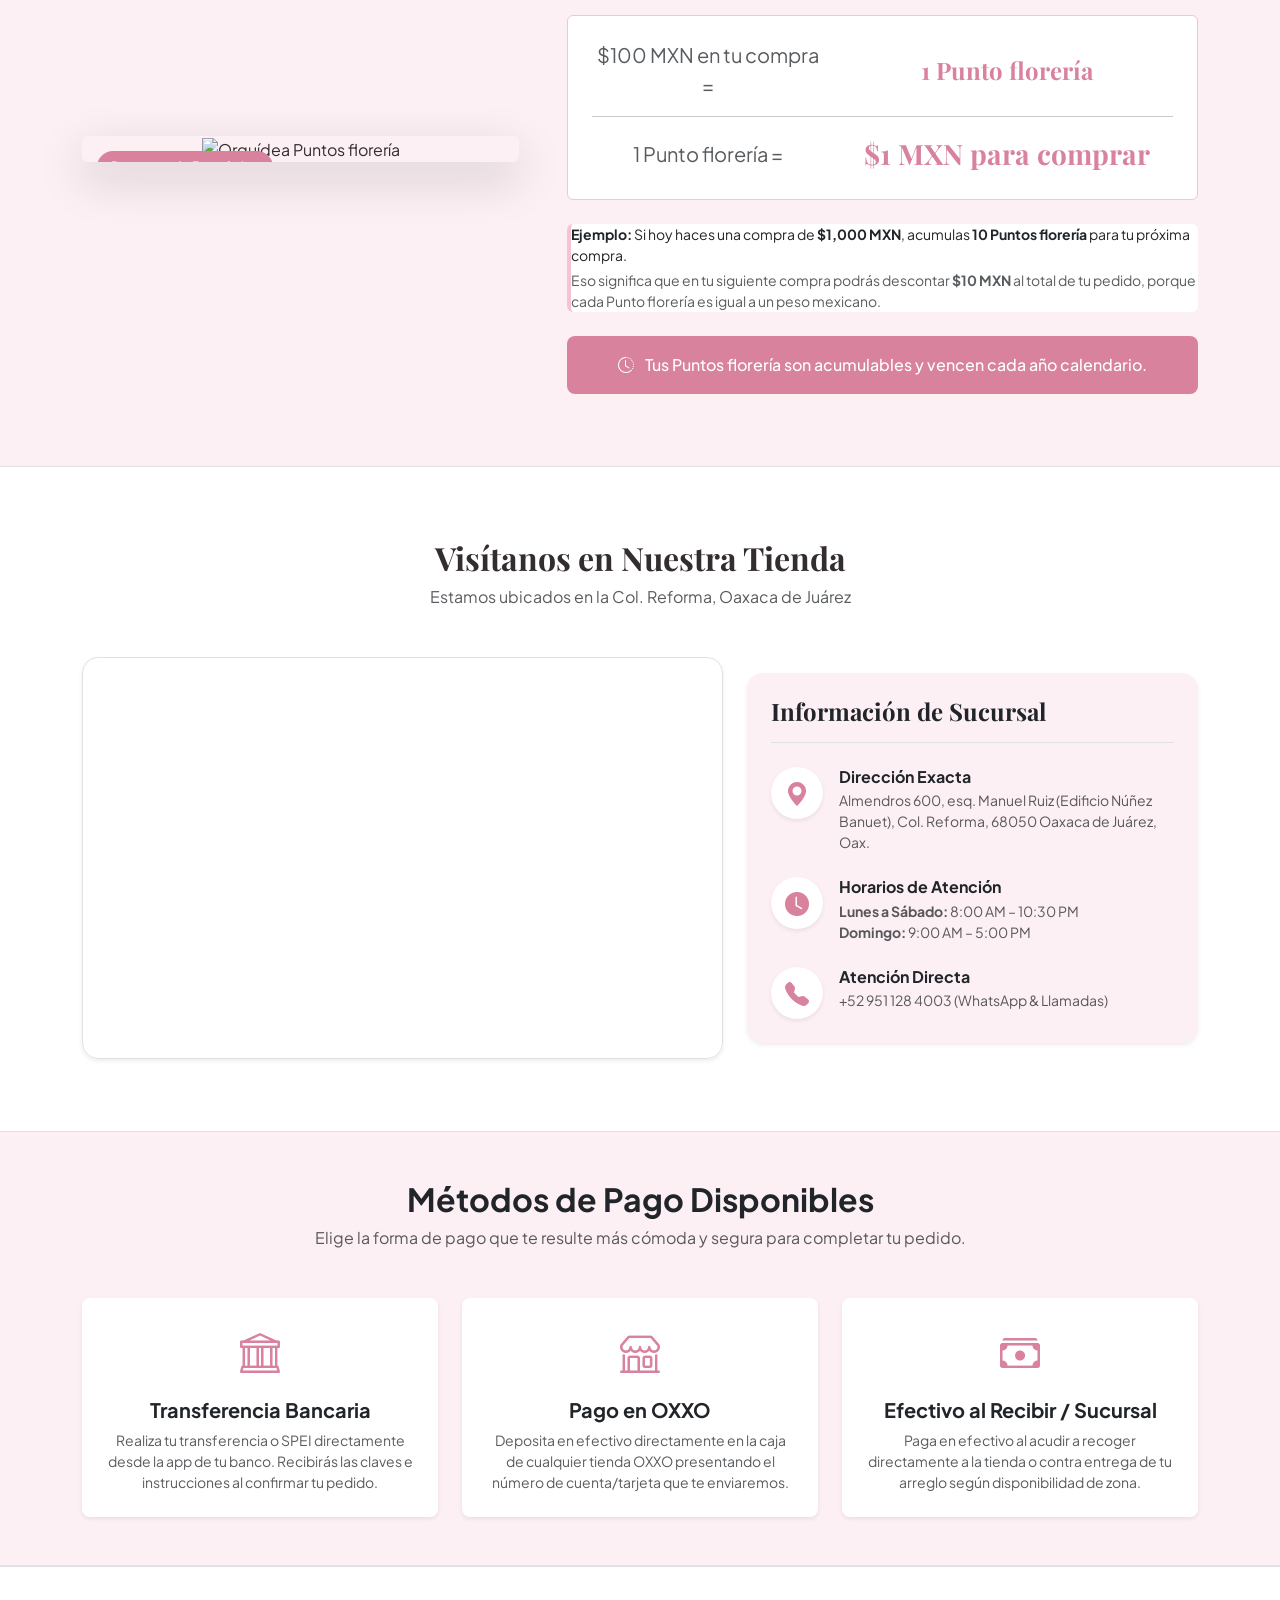
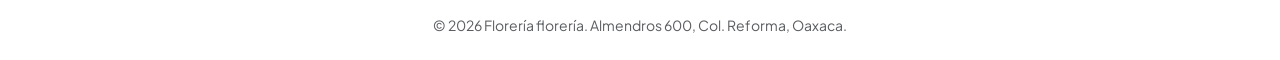
==== commit 8328647e: "Se crearon mejoras" ====
--- a/index.html
+++ b/index.html
@@ -1,696 +1,534 @@
 <!doctype html>
 <html lang="es">
-  <head>
-    <meta charset="UTF-8" />
-    <meta name="viewport" content="width=device-width, initial-scale=1.0" />
-    <title>Florería Oaxaca | Catálogo & Pedidos</title>
-    <link
-      href="https://cdn.jsdelivr.net/npm/bootstrap@5.3.0/dist/css/bootstrap.min.css"
-      rel="stylesheet"
-    />
-    <link
-      href="https://cdn.jsdelivr.net/npm/bootstrap-icons@1.10.5/font/bootstrap-icons.css"
-      rel="stylesheet"
-    />
-    <link
-      href="https://fonts.googleapis.com/css2?family=Playfair+Display:ital,wght@0,400;0,600;0,700;1,400;1,600&family=Plus+Jakarta+Sans:wght@300;400;500;600;700&family=Great+Vibes&display=swap"
-      rel="stylesheet"
-    />
-    <link rel="stylesheet" href="styles.css" />
-  </head>
-  <body>
-    <!-- Widget de WhatsApp Flotante -->
-    <div class="whatsapp-widget-container" id="wa-widget">
-      <div class="wa-popup shadow" id="wa-popup">
-        <div
-          class="wa-popup-header d-flex justify-content-between align-items-center"
-        >
-          <div class="d-flex align-items-center gap-2">
-            <div class="wa-avatar">N</div>
-            <div>
-              <h6 class="m-0 fw-bold">Florería Oaxaca</h6>
-              <small class="opacity-75">Responde en pocos minutos</small>
-            </div>
-          </div>
-          <button
-            class="btn-close btn-close-white btn-sm"
-            id="close-popup"
-            aria-label="Cerrar"
-          ></button>
-        </div>
-        <div class="wa-popup-body">
-          <div class="wa-bubble">
-            <p class="m-0">
-              ¡Hola! 🌸 ¿Te gustaría consultar disponibilidad de entregas para
-              hoy en Oaxaca?
+
+<head>
+  <meta charset="UTF-8" />
+  <meta name="viewport" content="width=device-width, initial-scale=1.0" />
+  <title>Florería Oaxaca | Catálogo & Pedidos</title>
+  <link href="https://cdn.jsdelivr.net/npm/bootstrap@5.3.0/dist/css/bootstrap.min.css" rel="stylesheet" />
+  <link href="https://cdn.jsdelivr.net/npm/bootstrap-icons@1.10.5/font/bootstrap-icons.css" rel="stylesheet" />
+  <link
+    href="https://fonts.googleapis.com/css2?family=Playfair+Display:ital,wght@0,400;0,600;0,700;1,400;1,600&family=Plus+Jakarta+Sans:wght@300;400;500;600;700&family=Great+Vibes&display=swap"
+    rel="stylesheet" />
+  <link rel="stylesheet" href="styles.css" />
+</head>
+
+<body>
+  <!-- Widget de WhatsApp Flotante -->
+  <div class="whatsapp-widget-container" id="wa-widget">
+    <div class="wa-popup shadow" id="wa-popup">
+      <div class="wa-popup-header d-flex justify-content-between align-items-center">
+        <div class="d-flex align-items-center gap-2">
+          <div class="wa-avatar">N</div>
+          <div>
+            <h6 class="m-0 fw-bold">Florería Oaxaca</h6>
+            <small class="opacity-75">Responde en pocos minutos</small>
+          </div>
+        </div>
+        <button class="btn-close btn-close-white btn-sm" id="close-popup" aria-label="Cerrar"></button>
+      </div>
+      <div class="wa-popup-body">
+        <div class="wa-bubble">
+          <p class="m-0">
+            ¡Hola! 🌸 ¿Te gustaría consultar disponibilidad de entregas para
+            hoy en Oaxaca?
+          </p>
+        </div>
+      </div>
+      <div class="wa-popup-footer p-3 bg-white">
+        <a href="#" class="btn btn-brand w-100 fw-bold d-flex align-items-center justify-content-center gap-2 py-2"
+          id="wa-widget-btn" target="_blank">
+          <i class="bi bi-whatsapp"></i> Chatear por WhatsApp
+        </a>
+      </div>
+    </div>
+
+    <button class="whatsapp-btn shadow" id="wa-main-trigger">
+      <i class="bi bi-whatsapp fs-5"></i>
+      <span class="btn-text">¿Dudas? Escríbenos</span>
+    </button>
+  </div>
+
+  <!-- Top Alert -->
+  <div class="top-bar-alert text-center py-2 px-3 fw-medium">
+    🌸 ¡Puntos florería! Acumula 1 punto por cada $100 MXN de compra.
+  </div>
+
+  <!-- Navbar con Botón de Carrito -->
+  <nav class="navbar navbar-expand-lg sticky-top bg-white py-3 border-bottom shadow-sm">
+    <div class="container">
+      <a class="navbar-brand fw-bold text-brand" href="index.html">Florería florería</a>
+
+      <div class="d-flex align-items-center gap-2 order-lg-last">
+        <!-- BOTÓN CARRITO -->
+        <button
+          class="btn btn-outline-brand position-relative rounded-circle p-2 d-flex align-items-center justify-content-center"
+          style="width: 42px; height: 42px" data-bs-toggle="offcanvas" data-bs-target="#cartOffcanvas">
+          <i class="bi bi-bag-heart-fill fs-5"></i>
+          <span class="position-absolute top-0 start-100 translate-middle badge rounded-pill bg-danger" id="cart-badge">
+            0
+          </span>
+        </button>
+
+        <button class="navbar-toggler border-0" type="button" data-bs-toggle="collapse" data-bs-target="#mainNav">
+          <span class="navbar-toggler-icon"></span>
+        </button>
+      </div>
+
+      <div class="collapse navbar-collapse" id="mainNav">
+        <ul class="navbar-nav mx-auto mb-2 mb-lg-0">
+          <li class="nav-item">
+            <a class="nav-link px-3 active text-brand fw-semibold" href="index.html">Inicio</a>
+          </li>
+          <li class="nav-item">
+            <a class="nav-link px-3" href="productos.html">Catálogo Completo</a>
+          </li>
+          <li class="nav-item">
+            <a class="nav-link px-3" href="#puntos-florería">Puntos florería</a>
+          </li>
+          <li class="nav-item">
+            <a class="nav-link px-3" href="#ubicacion">Ubicación</a>
+          </li>
+        </ul>
+      </div>
+    </div>
+  </nav>
+
+  <!-- HERO SECTION MINIMALISTA & PASTEL -->
+  <header class="hero-clean-section position-relative py-5 overflow-hidden">
+    <div class="container py-lg-4">
+      <div class="row align-items-center g-5">
+        <!-- Lado Izquierdo: Contenido -->
+        <div class="col-lg-6 text-center text-lg-start">
+          <div class="hero-clean-content">
+            <span class="hero-subtitle text-uppercase tracking-widest text-brand-muted fw-semibold d-block mb-2">
+              Florería florería · Oaxaca
+            </span>
+
+            <h1 class="hero-title text-uppercase fw-bold text-dark my-3">
+              Haz que tu boda <br class="d-none d-sm-inline" />se llene de
+              <br />
+              <span class="text-brand">Belleza y Elegancia</span>
+            </h1>
+
+            <p class="hero-description text-secondary my-4">
+              Arreglos florales exclusivos y de alta gama, diseñados con
+              flores frescas para crear atmósferas inolvidables en tus
+              momentos más especiales.
             </p>
-          </div>
-        </div>
-        <div class="wa-popup-footer p-3 bg-white">
-          <a
-            href="#"
-            class="btn btn-brand w-100 fw-bold d-flex align-items-center justify-content-center gap-2 py-2"
-            id="wa-widget-btn"
-            target="_blank"
-          >
-            <i class="bi bi-whatsapp"></i> Chatear por WhatsApp
-          </a>
-        </div>
-      </div>
-
-      <button class="whatsapp-btn shadow" id="wa-main-trigger">
-        <i class="bi bi-whatsapp fs-5"></i>
-        <span class="btn-text">¿Dudas? Escríbenos</span>
-      </button>
-    </div>
-
-    <!-- Top Alert -->
-    <div class="top-bar-alert text-center py-2 px-3 fw-medium">
-      🌸 ¡Puntos florería! Acumula 1 punto por cada $100 MXN de compra.
-    </div>
-
-    <!-- Navbar con Botón de Carrito -->
-    <nav
-      class="navbar navbar-expand-lg sticky-top bg-white py-3 border-bottom shadow-sm"
-    >
-      <div class="container">
-        <a class="navbar-brand fw-bold text-brand" href="index.html"
-          >Florería florería</a
-        >
-
-        <div class="d-flex align-items-center gap-2 order-lg-last">
-          <!-- BOTÓN CARRITO -->
-          <button
-            class="btn btn-outline-brand position-relative rounded-circle p-2 d-flex align-items-center justify-content-center"
-            style="width: 42px; height: 42px"
-            data-bs-toggle="offcanvas"
-            data-bs-target="#cartOffcanvas"
-          >
-            <i class="bi bi-bag-heart-fill fs-5"></i>
-            <span
-              class="position-absolute top-0 start-100 translate-middle badge rounded-pill bg-danger"
-              id="cart-badge"
-            >
-              0
-            </span>
+
+            <div class="d-flex flex-wrap gap-3 justify-content-center justify-content-lg-start pt-2">
+              <a href="productos.html" class="btn btn-soft-pink btn-lg px-4 py-3 fw-medium rounded-pill shadow-sm">
+                Explorar Colección
+              </a>
+            </div>
+          </div>
+        </div>
+
+        <!-- Lado Derecho: Composición de Imagen Flotante -->
+        <div class="col-lg-6">
+          <div class="hero-visual-wrapper position-relative text-center">
+            <!-- Fondo Suave Flotante estilo Mancha/Acuarela o Círculo sutil -->
+            <div class="hero-bg-blob"></div>
+
+            <!-- Imagen de Ramo Orgánico -->
+            <img src="https://images.unsplash.com/photo-1561181286-d3fee7d55364?auto=format&fit=crop&w=800&q=80"
+              alt="Arreglo Floral Elegante" class="img-fluid hero-main-img position-relative z-1" />
+          </div>
+        </div>
+      </div>
+    </div>
+  </header>
+
+  <!-- SECCIÓN DESTACADOS -->
+  <section class="py-5 bg-white">
+    <div class="container py-4">
+      <div class="text-center mb-5">
+        <h2 class="section-title fw-bold font-serif">
+          Diseños Destacados de Temporada
+        </h2>
+        <p class="text-muted mt-2">
+          Selección especial para bodas, eventos y momentos inolvidables
+        </p>
+      </div>
+
+      <div class="row g-4 justify-content-center mb-5" id="featured-products-container">
+        <!-- Render dinámico desde app.js -->
+      </div>
+
+      <div class="text-center">
+        <a href="productos.html" class="btn btn-brand btn-lg text-uppercase fw-semibold px-5 py-3 shadow-sm">
+          Ver Catálogo Completo <i class="bi bi-arrow-right ms-2"></i>
+        </a>
+      </div>
+    </div>
+  </section>
+
+  <!-- SECCIÓN PUNTOS florería -->
+  <section id="puntos-florería" class="py-5 bg-light-pink border-top border-bottom">
+    <div class="container py-4">
+      <div class="row align-items-center g-5">
+        <div class="col-lg-5 text-center">
+          <div class="points-card-image rounded shadow-lg overflow-hidden position-relative">
+            <img src="https://images.unsplash.com/photo-1525310072745-f49212b5ac6d?auto=format&fit=crop&w=800&q=80"
+              alt="Orquídea Puntos florería" class="img-fluid" />
+            <div class="points-badge">Programa de Beneficios</div>
+          </div>
+        </div>
+        <div class="col-lg-7">
+          <span class="text-uppercase tracking-wider text-brand fw-bold small">PROGRAMA DE BENEFICIOS</span>
+          <h2 class="display-5 font-serif fw-normal mt-1 mb-4">
+            Cada compra te da <em class="text-brand">puntos</em>
+          </h2>
+
+          <div class="points-formula-box mb-4 p-4 rounded bg-white border">
+            <div class="row text-center align-items-center g-3">
+              <div class="col-md-5">
+                <span class="fs-5 text-muted">$100 MXN en tu compra =</span>
+              </div>
+              <div class="col-md-7">
+                <span class="fs-4 fw-bold text-brand font-serif">1 Punto florería</span>
+              </div>
+            </div>
+            <hr class="my-3 opacity-25" />
+            <div class="row text-center align-items-center g-3">
+              <div class="col-md-5">
+                <span class="fs-5 text-muted">1 Punto florería =</span>
+              </div>
+              <div class="col-md-7">
+                <span class="fs-3 fw-bold text-brand font-serif">$1 MXN para comprar</span>
+              </div>
+            </div>
+          </div>
+
+          <div class="example-box bg-white p-3.5 rounded border-start border-4 border-pink mb-4">
+            <p class="mb-1 text-dark small">
+              <strong>Ejemplo:</strong> Si hoy haces una compra de
+              <strong>$1,000 MXN</strong>, acumulas
+              <strong>10 Puntos florería</strong> para tu próxima compra.
+            </p>
+            <p class="mb-0 text-muted small">
+              Eso significa que en tu siguiente compra podrás descontar
+              <strong>$10 MXN</strong> al total de tu pedido, porque cada
+              Punto florería es igual a un peso mexicano.
+            </p>
+          </div>
+
+          <div class="alert bg-brand-pink text-white m-0 p-3 rounded-3 text-center fw-medium">
+            <i class="bi bi-clock-history me-2"></i> Tus Puntos florería son
+            acumulables y vencen cada año calendario.
+          </div>
+        </div>
+      </div>
+    </div>
+  </section>
+
+  <!-- SECCIÓN UBICACIÓN -->
+  <section id="ubicacion" class="py-5 bg-white">
+    <div class="container py-4">
+      <div class="text-center mb-5">
+        <h2 class="section-title fw-bold font-serif">
+          Visítanos en Nuestra Tienda
+        </h2>
+        <p class="text-muted">
+          Estamos ubicados en la Col. Reforma, Oaxaca de Juárez
+        </p>
+      </div>
+
+      <div class="row g-4 align-items-center">
+        <div class="col-lg-7">
+          <div class="map-frame-wrapper shadow-sm rounded-4 overflow-hidden border">
+            <iframe
+              src="https://www.google.com/maps/embed?pb=!1m18!1m12!1m3!1d3814.123!2d-96.7266!3d17.0606!2m3!1f0!2f0!3f0!3m2!1i1024!2i768!4f13.1!3m3!1m2!1s0x85c7223f030a3b61%3A0x6a02b1c09bf87e47!2sCentro%2C%20Oaxaca%20de%20Ju%C3%A1rez%2C%20Oax.!5e0!3m2!1ses!2smx!4v1700000000000!5m2!1ses!2smx"
+              width="100%" height="350" style="border: 0; border-radius: 12px" allowfullscreen="" loading="lazy"
+              referrerpolicy="no-referrer-when-downgrade">
+            </iframe>
+          </div>
+        </div>
+
+        <div class="col-lg-5">
+          <div class="card p-4 border-0 bg-light-pink shadow-sm rounded-4">
+            <h4 class="fw-bold mb-4 text-dark font-serif border-bottom pb-3">
+              Información de Sucursal
+            </h4>
+
+            <div class="d-flex align-items-start gap-3 mb-4">
+              <div class="icon-square bg-white text-brand p-3 rounded-circle shadow-sm">
+                <i class="bi bi-geo-alt-fill fs-4"></i>
+              </div>
+              <div>
+                <h6 class="fw-bold m-0">Dirección Exacta</h6>
+                <p class="text-muted small m-0 mt-1">
+                  Almendros 600, esq. Manuel Ruiz (Edificio Núñez Banuet),
+                  Col. Reforma, 68050 Oaxaca de Juárez, Oax.
+                </p>
+              </div>
+            </div>
+
+            <div class="d-flex align-items-start gap-3 mb-4">
+              <div class="icon-square bg-white text-brand p-3 rounded-circle shadow-sm">
+                <i class="bi bi-clock-fill fs-4"></i>
+              </div>
+              <div>
+                <h6 class="fw-bold m-0">Horarios de Atención</h6>
+                <p class="text-muted small m-0 mt-1">
+                  <strong>Lunes a Sábado:</strong> 8:00 AM – 10:30 PM<br />
+                  <strong>Domingo:</strong> 9:00 AM – 5:00 PM
+                </p>
+              </div>
+            </div>
+
+            <div class="d-flex align-items-start gap-3">
+              <div class="icon-square bg-white text-brand p-3 rounded-circle shadow-sm">
+                <i class="bi bi-telephone-fill fs-4"></i>
+              </div>
+              <div>
+                <h6 class="fw-bold m-0">Atención Directa</h6>
+                <p class="text-muted small m-0 mt-1">
+                  +52 951 128 4003 (WhatsApp & Llamadas)
+                </p>
+              </div>
+            </div>
+          </div>
+        </div>
+      </div>
+    </div>
+  </section>
+
+  <!-- OFFCANVAS CARRITO DE COMPRAS -->
+  <div class="offcanvas offcanvas-end" tabindex="-1" id="cartOffcanvas" aria-labelledby="cartOffcanvasLabel">
+    <div class="offcanvas-header border-bottom bg-light-pink">
+      <h5 class="offcanvas-title fw-bold text-dark d-flex align-items-center gap-2" id="cartOffcanvasLabel">
+        <i class="bi bi-bag-heart text-brand"></i> Mi Carrito de Compras
+      </h5>
+      <button type="button" class="btn-close" data-bs-dismiss="offcanvas" aria-label="Close"></button>
+    </div>
+
+    <div class="offcanvas-body d-flex flex-column justify-content-between p-0">
+      <!-- Lista de Ítems -->
+      <div class="cart-items-wrapper p-3 overflow-y-auto" id="cart-items-container">
+        <!-- Render dinámico desde JS -->
+      </div>
+
+      <!-- Resumen y Checkout -->
+      <div class="cart-footer p-3 bg-white border-top shadow-lg">
+        <div class="d-flex justify-content-between align-items-center mb-2">
+          <span class="text-muted small">Puntos florería a ganar:</span>
+          <span class="fw-bold text-brand" id="cart-points-earned">+0 Puntos</span>
+        </div>
+        <div class="d-flex justify-content-between align-items-center mb-3">
+          <span class="fw-bold text-dark fs-5">Total Subtotal:</span>
+          <span class="fw-bold text-brand fs-4" id="cart-total-price">$0 MXN</span>
+        </div>
+
+        <div class="d-grid gap-2">
+          <button class="btn btn-brand py-3 text-uppercase fw-bold" id="btn-proceed-checkout"
+            onclick="openCheckoutModal()">
+            Finalizar Pedido <i class="bi bi-arrow-right ms-2"></i>
           </button>
-
-          <button
-            class="navbar-toggler border-0"
-            type="button"
-            data-bs-toggle="collapse"
-            data-bs-target="#mainNav"
-          >
-            <span class="navbar-toggler-icon"></span>
+          <button class="btn btn-link text-muted btn-sm text-decoration-none" onclick="clearCart()">
+            Vaciar Carrito
           </button>
         </div>
-
-        <div class="collapse navbar-collapse" id="mainNav">
-          <ul class="navbar-nav mx-auto mb-2 mb-lg-0">
-            <li class="nav-item">
-              <a
-                class="nav-link px-3 active text-brand fw-semibold"
-                href="index.html"
-                >Inicio</a
-              >
-            </li>
-            <li class="nav-item">
-              <a class="nav-link px-3" href="productos.html"
-                >Catálogo Completo</a
-              >
-            </li>
-            <li class="nav-item">
-              <a class="nav-link px-3" href="#puntos-florería">Puntos florería</a>
-            </li>
-            <li class="nav-item">
-              <a class="nav-link px-3" href="#ubicacion">Ubicación</a>
-            </li>
-          </ul>
-        </div>
-      </div>
-    </nav>
-
-    <!-- HERO SECTION MINIMALISTA & PASTEL -->
-    <header class="hero-clean-section position-relative py-5 overflow-hidden">
-      <div class="container py-lg-4">
-        <div class="row align-items-center g-5">
-          <!-- Lado Izquierdo: Contenido -->
-          <div class="col-lg-6 text-center text-lg-start">
-            <div class="hero-clean-content">
-              <span
-                class="hero-subtitle text-uppercase tracking-widest text-brand-muted fw-semibold d-block mb-2"
-              >
-                Florería florería · Oaxaca
-              </span>
-
-              <h1 class="hero-title text-uppercase fw-bold text-dark my-3">
-                Haz que tu boda <br class="d-none d-sm-inline" />se llene de
-                <br />
-                <span class="text-brand">Belleza y Elegancia</span>
-              </h1>
-
-              <p class="hero-description text-secondary my-4">
-                Arreglos florales exclusivos y de alta gama, diseñados con
-                flores frescas para crear atmósferas inolvidables en tus
-                momentos más especiales.
-              </p>
-
-              <div
-                class="d-flex flex-wrap gap-3 justify-content-center justify-content-lg-start pt-2"
-              >
-                <a
-                  href="productos.html"
-                  class="btn btn-soft-pink btn-lg px-4 py-3 fw-medium rounded-pill shadow-sm"
-                >
-                  Explorar Colección
-                </a>
-              </div>
-            </div>
-          </div>
-
-          <!-- Lado Derecho: Composición de Imagen Flotante -->
-          <div class="col-lg-6">
-            <div class="hero-visual-wrapper position-relative text-center">
-              <!-- Fondo Suave Flotante estilo Mancha/Acuarela o Círculo sutil -->
-              <div class="hero-bg-blob"></div>
-
-              <!-- Imagen de Ramo Orgánico -->
-              <img
-                src="https://images.unsplash.com/photo-1561181286-d3fee7d55364?auto=format&fit=crop&w=800&q=80"
-                alt="Arreglo Floral Elegante"
-                class="img-fluid hero-main-img position-relative z-1"
-              />
-            </div>
-          </div>
-        </div>
-      </div>
-    </header>
-
-    <!-- SECCIÓN DESTACADOS -->
-    <section class="py-5 bg-white">
-      <div class="container py-4">
-        <div class="text-center mb-5">
-          <h2 class="section-title fw-bold font-serif">
-            Diseños Destacados de Temporada
-          </h2>
-          <p class="text-muted mt-2">
-            Selección especial para bodas, eventos y momentos inolvidables
-          </p>
-        </div>
-
-        <div
-          class="row g-4 justify-content-center mb-5"
-          id="featured-products-container"
-        >
-          <!-- Render dinámico desde app.js -->
-        </div>
-
-        <div class="text-center">
-          <a
-            href="productos.html"
-            class="btn btn-brand btn-lg text-uppercase fw-semibold px-5 py-3 shadow-sm"
-          >
-            Ver Catálogo Completo <i class="bi bi-arrow-right ms-2"></i>
-          </a>
-        </div>
-      </div>
-    </section>
-
-    <!-- SECCIÓN PUNTOS florería -->
-    <section
-      id="puntos-florería"
-      class="py-5 bg-light-pink border-top border-bottom"
-    >
-      <div class="container py-4">
-        <div class="row align-items-center g-5">
-          <div class="col-lg-5 text-center">
-            <div
-              class="points-card-image rounded shadow-lg overflow-hidden position-relative"
-            >
-              <img
-                src="https://images.unsplash.com/photo-1525310072745-f49212b5ac6d?auto=format&fit=crop&w=800&q=80"
-                alt="Orquídea Puntos florería"
-                class="img-fluid"
-              />
-              <div class="points-badge">Programa de Beneficios</div>
-            </div>
-          </div>
-          <div class="col-lg-7">
-            <span class="text-uppercase tracking-wider text-brand fw-bold small"
-              >PROGRAMA DE BENEFICIOS</span
-            >
-            <h2 class="display-5 font-serif fw-normal mt-1 mb-4">
-              Cada compra te da <em class="text-brand">puntos</em>
-            </h2>
-
-            <div class="points-formula-box mb-4 p-4 rounded bg-white border">
-              <div class="row text-center align-items-center g-3">
-                <div class="col-md-5">
-                  <span class="fs-5 text-muted">$100 MXN en tu compra =</span>
-                </div>
-                <div class="col-md-7">
-                  <span class="fs-4 fw-bold text-brand font-serif"
-                    >1 Punto florería</span
-                  >
-                </div>
-              </div>
-              <hr class="my-3 opacity-25" />
-              <div class="row text-center align-items-center g-3">
-                <div class="col-md-5">
-                  <span class="fs-5 text-muted">1 Punto florería =</span>
-                </div>
-                <div class="col-md-7">
-                  <span class="fs-3 fw-bold text-brand font-serif"
-                    >$1 MXN para comprar</span
-                  >
-                </div>
-              </div>
-            </div>
-
-            <div
-              class="example-box bg-white p-3.5 rounded border-start border-4 border-pink mb-4"
-            >
-              <p class="mb-1 text-dark small">
-                <strong>Ejemplo:</strong> Si hoy haces una compra de
-                <strong>$1,000 MXN</strong>, acumulas
-                <strong>10 Puntos florería</strong> para tu próxima compra.
-              </p>
-              <p class="mb-0 text-muted small">
-                Eso significa que en tu siguiente compra podrás descontar
-                <strong>$10 MXN</strong> al total de tu pedido, porque cada
-                Punto florería es igual a un peso mexicano.
-              </p>
-            </div>
-
-            <div
-              class="alert bg-brand-pink text-white m-0 p-3 rounded-3 text-center fw-medium"
-            >
-              <i class="bi bi-clock-history me-2"></i> Tus Puntos florería son
-              acumulables y vencen cada año calendario.
-            </div>
-          </div>
-        </div>
-      </div>
-    </section>
-
-    <!-- SECCIÓN UBICACIÓN -->
-    <section id="ubicacion" class="py-5 bg-white">
-      <div class="container py-4">
-        <div class="text-center mb-5">
-          <h2 class="section-title fw-bold font-serif">
-            Visítanos en Nuestra Tienda
-          </h2>
-          <p class="text-muted">
-            Estamos ubicados en la Col. Reforma, Oaxaca de Juárez
-          </p>
-        </div>
-
-        <div class="row g-4 align-items-center">
-          <div class="col-lg-7">
-            <div
-              class="map-frame-wrapper shadow-sm rounded-4 overflow-hidden border"
-            >
-              <iframe
-                src="https://www.google.com/maps/embed?pb=!1m18!1m12!1m3!1d3814.123!2d-96.7266!3d17.0606!2m3!1f0!2f0!3f0!3m2!1i1024!2i768!4f13.1!3m3!1m2!1s0x85c7223f030a3b61%3A0x6a02b1c09bf87e47!2sCentro%2C%20Oaxaca%20de%20Ju%C3%A1rez%2C%20Oax.!5e0!3m2!1ses!2smx!4v1700000000000!5m2!1ses!2smx"
-                width="100%"
-                height="350"
-                style="border: 0; border-radius: 12px"
-                allowfullscreen=""
-                loading="lazy"
-                referrerpolicy="no-referrer-when-downgrade"
-              >
-              </iframe>
-            </div>
-          </div>
-
-          <div class="col-lg-5">
-            <div class="card p-4 border-0 bg-light-pink shadow-sm rounded-4">
-              <h4 class="fw-bold mb-4 text-dark font-serif border-bottom pb-3">
-                Información de Sucursal
-              </h4>
-
-              <div class="d-flex align-items-start gap-3 mb-4">
-                <div
-                  class="icon-square bg-white text-brand p-3 rounded-circle shadow-sm"
-                >
-                  <i class="bi bi-geo-alt-fill fs-4"></i>
-                </div>
-                <div>
-                  <h6 class="fw-bold m-0">Dirección Exacta</h6>
-                  <p class="text-muted small m-0 mt-1">
-                    Almendros 600, esq. Manuel Ruiz (Edificio Núñez Banuet),
-                    Col. Reforma, 68050 Oaxaca de Juárez, Oax.
-                  </p>
-                </div>
-              </div>
-
-              <div class="d-flex align-items-start gap-3 mb-4">
-                <div
-                  class="icon-square bg-white text-brand p-3 rounded-circle shadow-sm"
-                >
-                  <i class="bi bi-clock-fill fs-4"></i>
-                </div>
-                <div>
-                  <h6 class="fw-bold m-0">Horarios de Atención</h6>
-                  <p class="text-muted small m-0 mt-1">
-                    <strong>Lunes a Sábado:</strong> 8:00 AM – 10:30 PM<br />
-                    <strong>Domingo:</strong> 9:00 AM – 5:00 PM
-                  </p>
-                </div>
-              </div>
-
-              <div class="d-flex align-items-start gap-3">
-                <div
-                  class="icon-square bg-white text-brand p-3 rounded-circle shadow-sm"
-                >
-                  <i class="bi bi-telephone-fill fs-4"></i>
-                </div>
-                <div>
-                  <h6 class="fw-bold m-0">Atención Directa</h6>
-                  <p class="text-muted small m-0 mt-1">
-                    +52 951 128 4003 (WhatsApp & Llamadas)
-                  </p>
-                </div>
-              </div>
-            </div>
-          </div>
-        </div>
-      </div>
-    </section>
-
-    <!-- OFFCANVAS CARRITO DE COMPRAS -->
-    <div
-      class="offcanvas offcanvas-end"
-      tabindex="-1"
-      id="cartOffcanvas"
-      aria-labelledby="cartOffcanvasLabel"
-    >
-      <div class="offcanvas-header border-bottom bg-light-pink">
-        <h5
-          class="offcanvas-title fw-bold text-dark d-flex align-items-center gap-2"
-          id="cartOffcanvasLabel"
-        >
-          <i class="bi bi-bag-heart text-brand"></i> Mi Carrito de Compras
-        </h5>
-        <button
-          type="button"
-          class="btn-close"
-          data-bs-dismiss="offcanvas"
-          aria-label="Close"
-        ></button>
-      </div>
-
-      <div
-        class="offcanvas-body d-flex flex-column justify-content-between p-0"
-      >
-        <!-- Lista de Ítems -->
-        <div
-          class="cart-items-wrapper p-3 overflow-y-auto"
-          id="cart-items-container"
-        >
-          <!-- Render dinámico desde JS -->
-        </div>
-
-        <!-- Resumen y Checkout -->
-        <div class="cart-footer p-3 bg-white border-top shadow-lg">
-          <div class="d-flex justify-content-between align-items-center mb-2">
-            <span class="text-muted small">Puntos florería a ganar:</span>
-            <span class="fw-bold text-brand" id="cart-points-earned"
-              >+0 Puntos</span
-            >
-          </div>
-          <div class="d-flex justify-content-between align-items-center mb-3">
-            <span class="fw-bold text-dark fs-5">Total Subtotal:</span>
-            <span class="fw-bold text-brand fs-4" id="cart-total-price"
-              >$0 MXN</span
-            >
-          </div>
-
-          <div class="d-grid gap-2">
-            <button
-              class="btn btn-brand py-3 text-uppercase fw-bold"
-              id="btn-proceed-checkout"
-              onclick="openCheckoutModal()"
-            >
-              Finalizar Pedido <i class="bi bi-arrow-right ms-2"></i>
-            </button>
-            <button
-              class="btn btn-link text-muted btn-sm text-decoration-none"
-              onclick="clearCart()"
-            >
-              Vaciar Carrito
-            </button>
-          </div>
-        </div>
-      </div>
-    </div>
-
-    <!-- MODAL CHECKOUT COMPLETO (Del Carrito al WhatsApp) -->
-    <div class="modal fade" id="orderModal" tabindex="-1" aria-hidden="true">
-      <div class="modal-dialog modal-lg modal-dialog-centered">
-        <div class="modal-content border-0 shadow">
-          <div class="modal-header bg-light-pink">
-            <h5 class="modal-title fw-bold text-brand">
-              Confirmar y Programar Entrega
-            </h5>
-            <button
-              type="button"
-              class="btn-close"
-              data-bs-dismiss="modal"
-              aria-label="Close"
-            ></button>
-          </div>
-          <div class="modal-body p-4">
-            <form id="orderForm">
-              <!-- Campo trampa anti-spam (honeypot): invisible para personas, visible para bots -->
-              <div class="hp-field" aria-hidden="true">
-                <label for="formWebsite">Deja este campo vacío</label>
-                <input
-                  type="text"
-                  id="formWebsite"
-                  name="website"
-                  tabindex="-1"
-                  autocomplete="off"
-                />
-              </div>
-
-              <!-- Resumen de productos elegidos -->
-              <div
-                class="p-3 mb-4 rounded bg-light-pink border border-pink"
-                id="checkout-summary-box"
-              >
-                <span class="text-muted small fw-semibold"
-                  >Resumen de tu pedido:</span
-                >
-                <ul class="list-unstyled my-2 small" id="checkout-items-list">
-                  <!-- Se llena dinámicamente -->
-                </ul>
-                <div
-                  class="d-flex justify-content-between align-items-center border-top pt-2"
-                >
-                  <span class="fw-bold text-dark">Total:</span>
-                  <span
-                    class="text-brand fw-bold fs-5"
-                    id="checkout-total-price"
-                    >$0 MXN</span
-                  >
-                </div>
-              </div>
-
+      </div>
+    </div>
+  </div>
+
+  <!-- Sección Métodos de Pago Disponibles -->
+  <section class="py-5 bg-light-pink border-top border-bottom">
+    <div class="container">
+      <div class="text-center max-w-600 mx-auto mb-5">
+        <h2 class="fw-bold text-dark mb-2">Métodos de Pago Disponibles</h2>
+        <p class="text-muted">
+          Elige la forma de pago que te resulte más cómoda y segura para completar tu pedido.
+        </p>
+      </div>
+
+      <div class="row g-4">
+        <!-- Tarjeta 1: Transferencia Bancaria -->
+        <div class="col-md-4">
+          <div class="card h-100 border-0 shadow-sm rounded-3 p-4 text-center bg-white">
+            <div class="mb-3">
+              <i class="bi bi-bank fs-1 text-brand"></i>
+            </div>
+            <h5 class="fw-bold mb-2">Transferencia Bancaria</h5>
+            <p class="text-muted small mb-0">
+              Realiza tu transferencia o SPEI directamente desde la app de tu banco. Recibirás las claves e
+              instrucciones al confirmar tu pedido.
+            </p>
+          </div>
+        </div>
+
+        <!-- Tarjeta 2: Pago en OXXO -->
+        <div class="col-md-4">
+          <div class="card h-100 border-0 shadow-sm rounded-3 p-4 text-center bg-white">
+            <div class="mb-3">
+              <i class="bi bi-shop fs-1 text-brand"></i>
+            </div>
+            <h5 class="fw-bold mb-2">Pago en OXXO</h5>
+            <p class="text-muted small mb-0">
+              Deposita en efectivo directamente en la caja de cualquier tienda OXXO presentando el número de
+              cuenta/tarjeta que te enviaremos.
+            </p>
+          </div>
+        </div>
+
+        <!-- Tarjeta 3: Efectivo -->
+        <div class="col-md-4">
+          <div class="card h-100 border-0 shadow-sm rounded-3 p-4 text-center bg-white">
+            <div class="mb-3">
+              <i class="bi bi-cash-stack fs-1 text-brand"></i>
+            </div>
+            <h5 class="fw-bold mb-2">Efectivo al Recibir / Sucursal</h5>
+            <p class="text-muted small mb-0">
+              Paga en efectivo al acudir a recoger directamente a la tienda o contra entrega de tu arreglo según
+              disponibilidad de zona.
+            </p>
+          </div>
+        </div>
+      </div>
+    </div>
+  </section>
+
+  <!-- MODAL CHECKOUT COMPLETO (Del Carrito al WhatsApp) -->
+  <div class="modal fade" id="orderModal" tabindex="-1" aria-hidden="true">
+    <div class="modal-dialog modal-lg modal-dialog-centered">
+      <div class="modal-content border-0 shadow">
+        <div class="modal-header bg-light-pink">
+          <h5 class="modal-title fw-bold text-brand">
+            Confirmar y Programar Entrega
+          </h5>
+          <button type="button" class="btn-close" data-bs-dismiss="modal" aria-label="Close"></button>
+        </div>
+        <div class="modal-body p-4">
+          <form id="orderForm">
+            <!-- Campo trampa anti-spam (honeypot): invisible para personas, visible para bots -->
+            <div class="hp-field" aria-hidden="true">
+              <label for="formWebsite">Deja este campo vacío</label>
+              <input type="text" id="formWebsite" name="website" tabindex="-1" autocomplete="off" />
+            </div>
+
+            <!-- Resumen de productos elegidos -->
+            <div class="p-3 mb-4 rounded bg-light-pink border border-pink" id="checkout-summary-box">
+              <span class="text-muted small fw-semibold">Resumen de tu pedido:</span>
+              <ul class="list-unstyled my-2 small" id="checkout-items-list">
+                <!-- Se llena dinámicamente -->
+              </ul>
+              <div class="d-flex justify-content-between align-items-center border-top pt-2">
+                <span class="fw-bold text-dark">Total:</span>
+                <span class="text-brand fw-bold fs-5" id="checkout-total-price">$0 MXN</span>
+              </div>
+            </div>
+
+            <h6 class="fw-bold mb-3 border-bottom pb-2">
+              1. Datos del Comprador
+            </h6>
+            <div class="row g-3 mb-4">
+              <div class="col-md-6">
+                <label class="form-label">Tu Nombre Completo *</label>
+                <input type="text" class="form-control" id="buyerName" required placeholder="Ej. Juan Pérez" />
+              </div>
+              <div class="col-md-6">
+                <label class="form-label">Tu Teléfono / WhatsApp *</label>
+                <input type="tel" class="form-control" id="buyerPhone" required placeholder="Ej. 951 123 4567" />
+              </div>
+            </div>
+
+            <h6 class="fw-bold mb-3 border-bottom pb-2">
+              2. Modalidad y Pago
+            </h6>
+            <div class="row g-3 mb-4">
+              <div class="col-md-6">
+                <label class="form-label">¿Cómo deseas recibirlo? *</label>
+                <select class="form-select" id="deliveryType" required onchange="toggleDeliveryFields()">
+                  <option value="envio">Envío a Domicilio</option>
+                  <option value="tienda">
+                    Recoger en Tienda (Col. Reforma)
+                  </option>
+                </select>
+              </div>
+              <div class="col-md-6">
+                <label class="form-label">Método de Pago *</label>
+                <select class="form-select" id="paymentMethod" required>
+                  <option value="Transferencia Bancaria">
+                    Transferencia Bancaria
+                  </option>
+                  <option value="Efectivo">Pago en Efectivo</option>
+                </select>
+              </div>
+            </div>
+
+            <div id="deliveryFieldsSection">
               <h6 class="fw-bold mb-3 border-bottom pb-2">
-                1. Datos del Comprador
+                3. Dirección de Entrega
               </h6>
               <div class="row g-3 mb-4">
                 <div class="col-md-6">
-                  <label class="form-label">Tu Nombre Completo *</label>
-                  <input
-                    type="text"
-                    class="form-control"
-                    id="buyerName"
-                    required
-                    placeholder="Ej. Juan Pérez"
-                  />
+                  <label class="form-label">Nombre de quien recibe *</label>
+                  <input type="text" class="form-control delivery-req" id="recipientName" placeholder="Ej. Ana Gómez" />
                 </div>
                 <div class="col-md-6">
-                  <label class="form-label">Tu Teléfono / WhatsApp *</label>
-                  <input
-                    type="tel"
-                    class="form-control"
-                    id="buyerPhone"
-                    required
-                    placeholder="Ej. 951 123 4567"
-                  />
-                </div>
-              </div>
-
-              <h6 class="fw-bold mb-3 border-bottom pb-2">
-                2. Modalidad y Pago
-              </h6>
-              <div class="row g-3 mb-4">
-                <div class="col-md-6">
-                  <label class="form-label">¿Cómo deseas recibirlo? *</label>
-                  <select
-                    class="form-select"
-                    id="deliveryType"
-                    required
-                    onchange="toggleDeliveryFields()"
-                  >
-                    <option value="envio">Envío a Domicilio</option>
-                    <option value="tienda">
-                      Recoger en Tienda (Col. Reforma)
-                    </option>
-                  </select>
-                </div>
-                <div class="col-md-6">
-                  <label class="form-label">Método de Pago *</label>
-                  <select class="form-select" id="paymentMethod" required>
-                    <option value="Transferencia Bancaria">
-                      Transferencia Bancaria
-                    </option>
-                    <option value="Efectivo">Pago en Efectivo</option>
-                  </select>
-                </div>
-              </div>
-
-              <div id="deliveryFieldsSection">
-                <h6 class="fw-bold mb-3 border-bottom pb-2">
-                  3. Dirección de Entrega
-                </h6>
-                <div class="row g-3 mb-4">
-                  <div class="col-md-6">
-                    <label class="form-label">Nombre de quien recibe *</label>
-                    <input
-                      type="text"
-                      class="form-control delivery-req"
-                      id="recipientName"
-                      placeholder="Ej. Ana Gómez"
-                    />
-                  </div>
-                  <div class="col-md-6">
-                    <label class="form-label"
-                      >Teléfono del destinatario *</label
-                    >
-                    <input
-                      type="tel"
-                      class="form-control delivery-req"
-                      id="recipientPhone"
-                      placeholder="Ej. 951 987 6543"
-                    />
-                  </div>
-                  <div class="col-12">
-                    <label class="form-label">Dirección Completa *</label>
-                    <input
-                      type="text"
-                      class="form-control delivery-req"
-                      id="address"
-                      placeholder="Calle, número exterior/interior, colonia"
-                    />
-                  </div>
-                  <div class="col-12">
-                    <label class="form-label">Referencias del Domicilio</label>
-                    <input
-                      type="text"
-                      class="form-control"
-                      id="addressRef"
-                      placeholder="Color de fachada, entre qué calles, etc."
-                    />
-                  </div>
-                </div>
-              </div>
-
-              <h6 class="fw-bold mb-3 border-bottom pb-2">
-                4. Programación y Dedicatoria
-              </h6>
-              <div class="row g-3 mb-3">
-                <div class="col-md-6">
-                  <label class="form-label">Fecha de Entrega *</label>
-                  <input
-                    type="date"
-                    class="form-control"
-                    id="deliveryDate"
-                    required
-                  />
-                </div>
-                <div class="col-md-6">
-                  <label class="form-label">Hora Aproximada *</label>
-                  <input
-                    type="time"
-                    class="form-control"
-                    id="deliveryTime"
-                    required
-                  />
+                  <label class="form-label">Teléfono del destinatario *</label>
+                  <input type="tel" class="form-control delivery-req" id="recipientPhone"
+                    placeholder="Ej. 951 987 6543" />
                 </div>
                 <div class="col-12">
-                  <label class="form-label">Mensaje para la Tarjeta</label>
-                  <textarea
-                    class="form-control"
-                    id="cardMessage"
-                    rows="3"
-                    placeholder="Escribe aquí tu dedicatoria..."
-                  ></textarea>
+                  <label class="form-label">Dirección Completa *</label>
+                  <input type="text" class="form-control delivery-req" id="address"
+                    placeholder="Calle, número exterior/interior, colonia" />
                 </div>
-              </div>
-
-              <div class="d-grid gap-2 mt-4">
-                <button
-                  type="submit"
-                  id="orderSubmitBtn"
-                  class="btn btn-brand py-3 text-uppercase fw-bold d-flex align-items-center justify-content-center gap-2"
-                >
-                  <span
-                    id="orderSubmitSpinner"
-                    class="spinner-border spinner-border-sm d-none"
-                    role="status"
-                    aria-hidden="true"
-                  ></span>
-                  <span id="orderSubmitText">Realizar pedido</span>
-                </button>
-              </div>
-            </form>
-          </div>
-        </div>
-      </div>
-    </div>
-
-    <footer class="bg-white pt-5 pb-4 border-top">
-      <div class="container text-center text-muted small">
-        &copy; 2026 Florería florería. Almendros 600, Col. Reforma, Oaxaca.
-      </div>
-    </footer>
-
-    <script src="catalog.js"></script>
-    <script src="constants.js"></script>
-    <script src="api.js"></script>
-    <script src="app.js"></script>
-    <script src="https://cdn.jsdelivr.net/npm/bootstrap@5.3.0/dist/js/bootstrap.bundle.min.js"></script>
-    <script>
-      // Registrar visita al cargar la página
-      document.addEventListener("DOMContentLoaded", () => {
-        registrarVisita();
-      });
-
-      function registrarVisita() {
-        const datosVisita = {
-          action: "registrarVisita",
-          visita: {
-            url: window.location.href,
-            referrer: document.referrer || "Directo",
-            userAgent: navigator.userAgent,
-            esMovil: /Mobi|Android/i.test(navigator.userAgent)
-              ? "Móvil"
-              : "Escritorio",
-          },
-        };
-
-        fetch(CONFIG.API_URL, {
-          method: "POST",
-          mode: "no-cors", // Evita problemas de CORS al registrar métricas
-          headers: {
-            "Content-Type": "application/json",
-          },
-          body: JSON.stringify(datosVisita),
-        }).catch((err) => console.log("Error al registrar visita:", err));
-      }
-    </script>
-  </body>
-</html>
+                <div class="col-12">
+                  <label class="form-label">Referencias del Domicilio</label>
+                  <input type="text" class="form-control" id="addressRef"
+                    placeholder="Color de fachada, entre qué calles, etc." />
+                </div>
+              </div>
+            </div>
+
+            <h6 class="fw-bold mb-3 border-bottom pb-2">
+              4. Programación y Dedicatoria
+            </h6>
+            <div class="row g-3 mb-3">
+              <div class="col-md-6">
+                <label class="form-label">Fecha de Entrega *</label>
+                <input type="date" class="form-control" id="deliveryDate" required />
+              </div>
+              <div class="col-md-6">
+                <label class="form-label">Hora Aproximada *</label>
+                <input type="time" class="form-control" id="deliveryTime" required />
+              </div>
+              <div class="col-12">
+                <label class="form-label">Mensaje para la Tarjeta</label>
+                <textarea class="form-control" id="cardMessage" rows="3"
+                  placeholder="Escribe aquí tu dedicatoria..."></textarea>
+              </div>
+            </div>
+
+            <div class="d-grid gap-2 mt-4">
+              <button type="submit" id="orderSubmitBtn"
+                class="btn btn-brand py-3 text-uppercase fw-bold d-flex align-items-center justify-content-center gap-2">
+                <span id="orderSubmitSpinner" class="spinner-border spinner-border-sm d-none" role="status"
+                  aria-hidden="true"></span>
+                <span id="orderSubmitText">Realizar pedido</span>
+              </button>
+            </div>
+          </form>
+        </div>
+      </div>
+    </div>
+  </div>
+
+  <footer class="bg-white pt-5 pb-4 border-top">
+    <div class="container text-center text-muted small">
+      &copy; 2026 Florería florería. Almendros 600, Col. Reforma, Oaxaca.
+    </div>
+  </footer>
+
+  <script src="catalog.js"></script>
+  <script src="constants.js"></script>
+  <script src="api.js"></script>
+  <script src="app.js"></script>
+  <script src="https://cdn.jsdelivr.net/npm/bootstrap@5.3.0/dist/js/bootstrap.bundle.min.js"></script>
+</body>
+
+</html>
